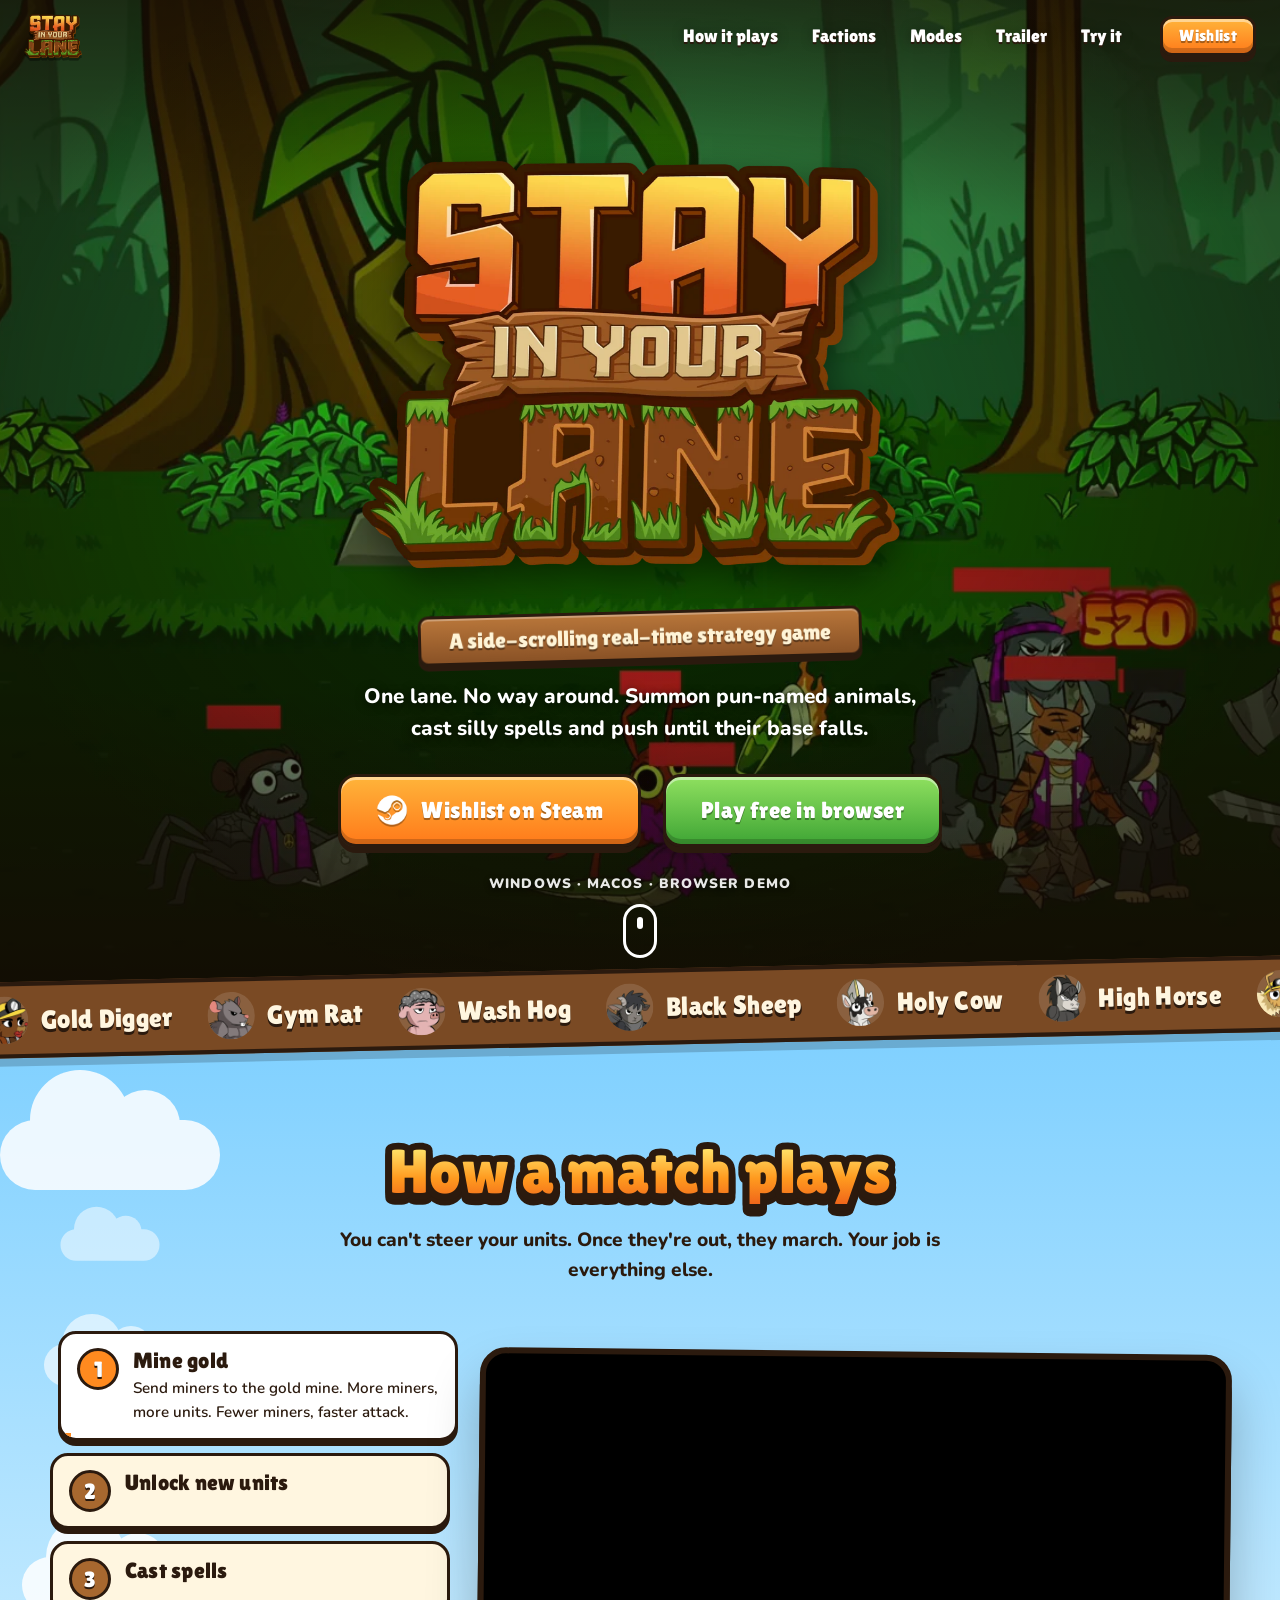
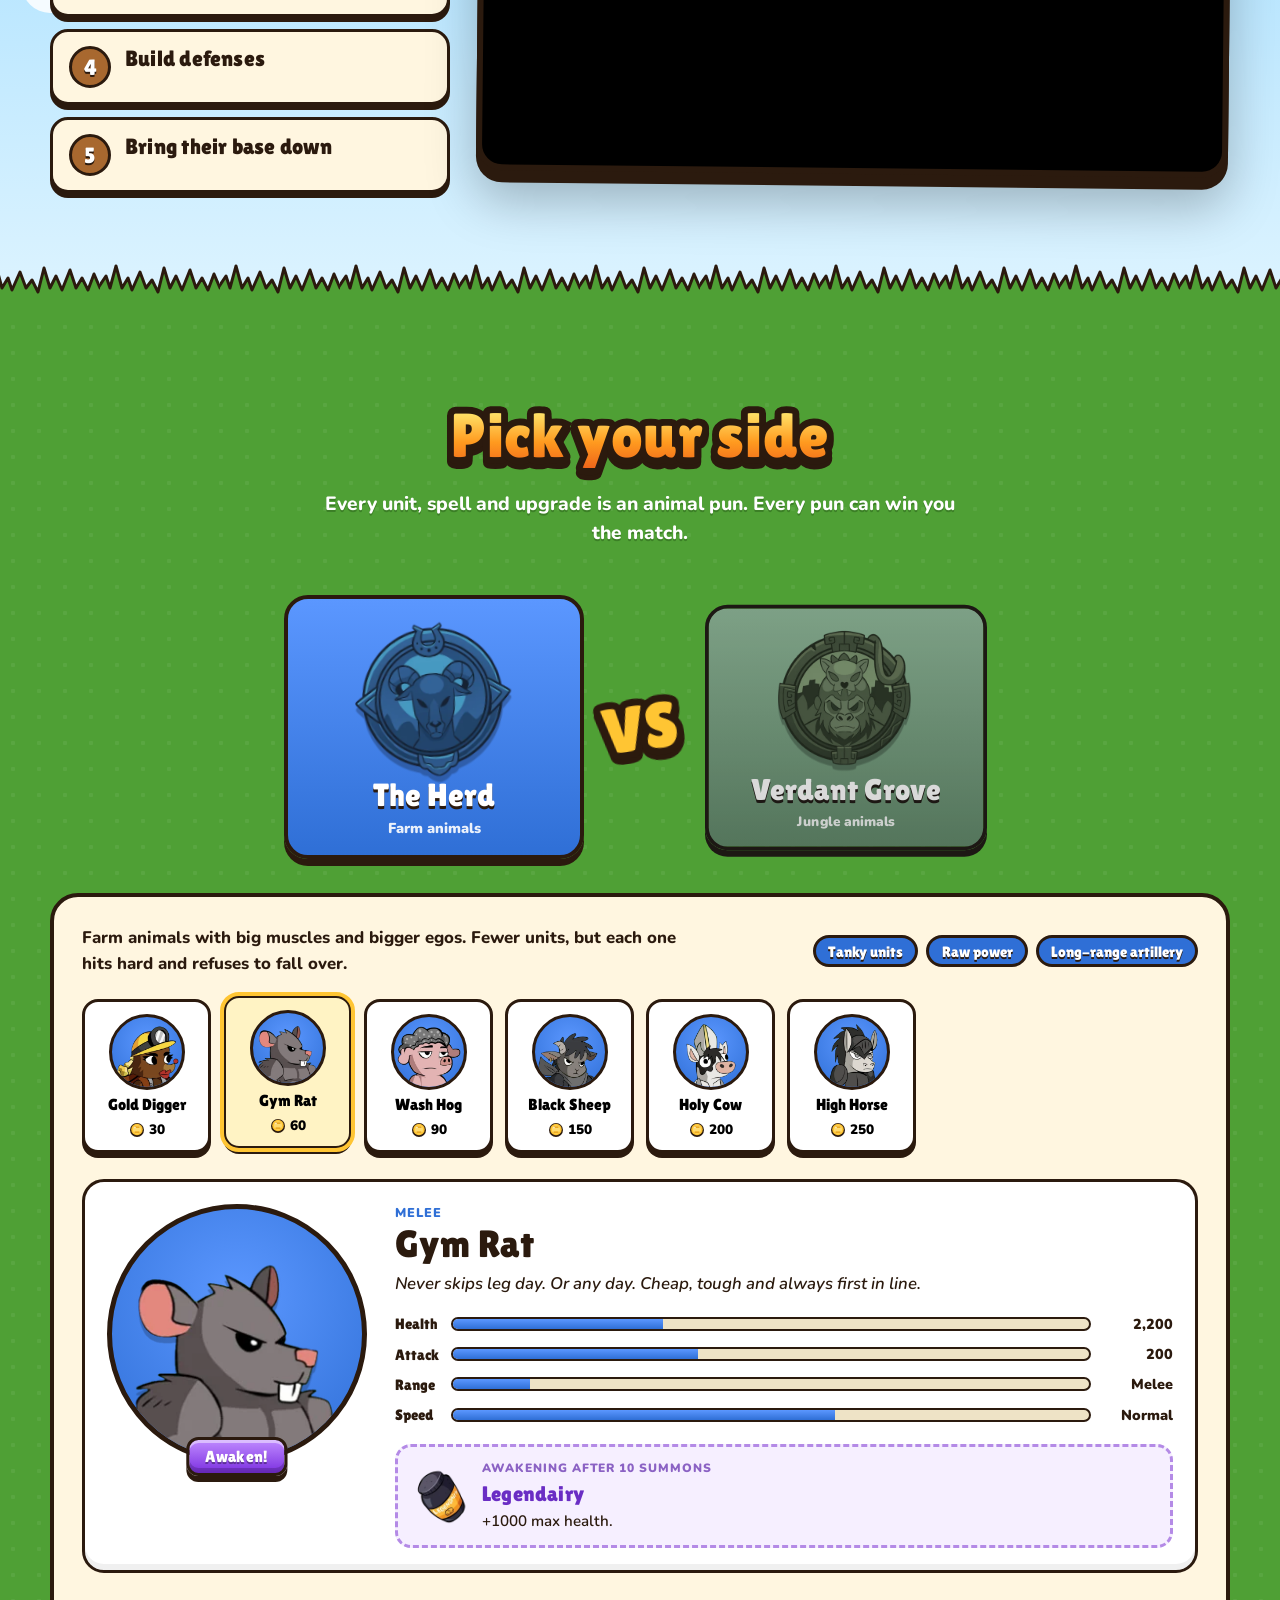
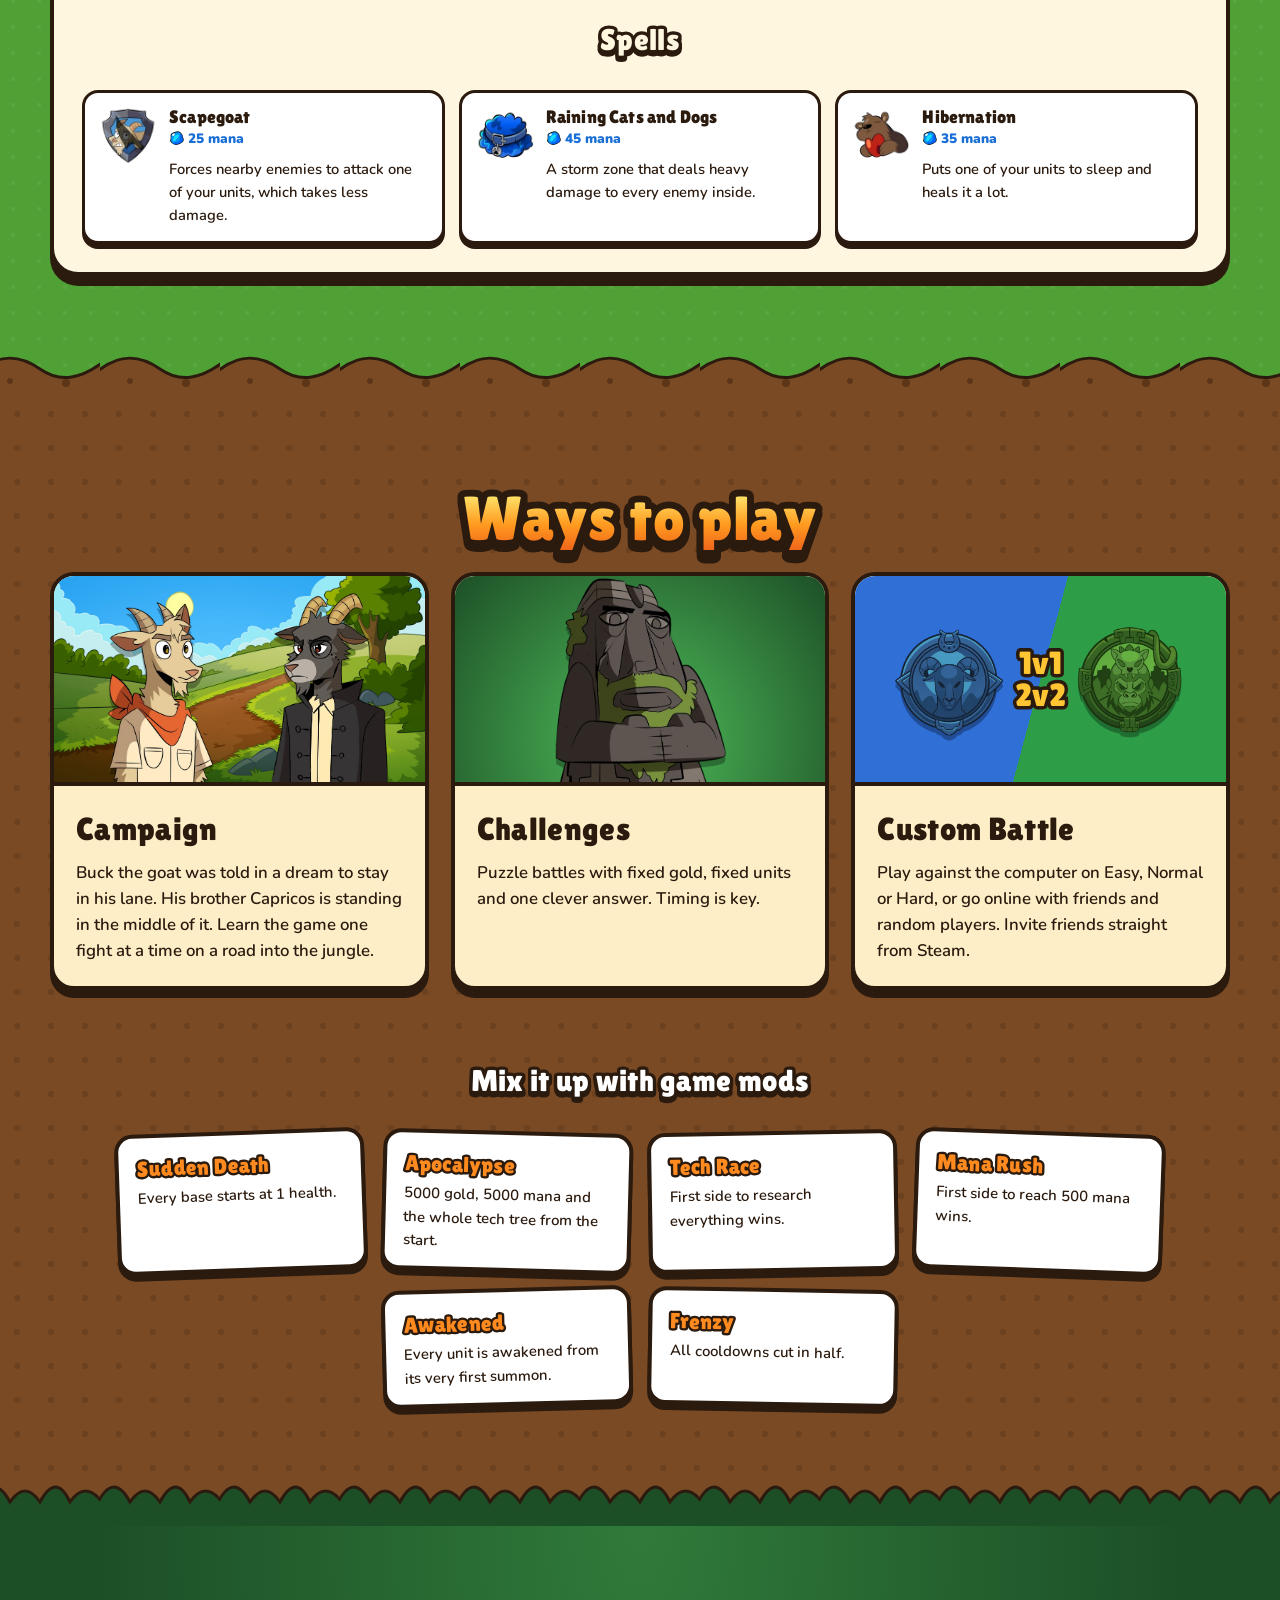
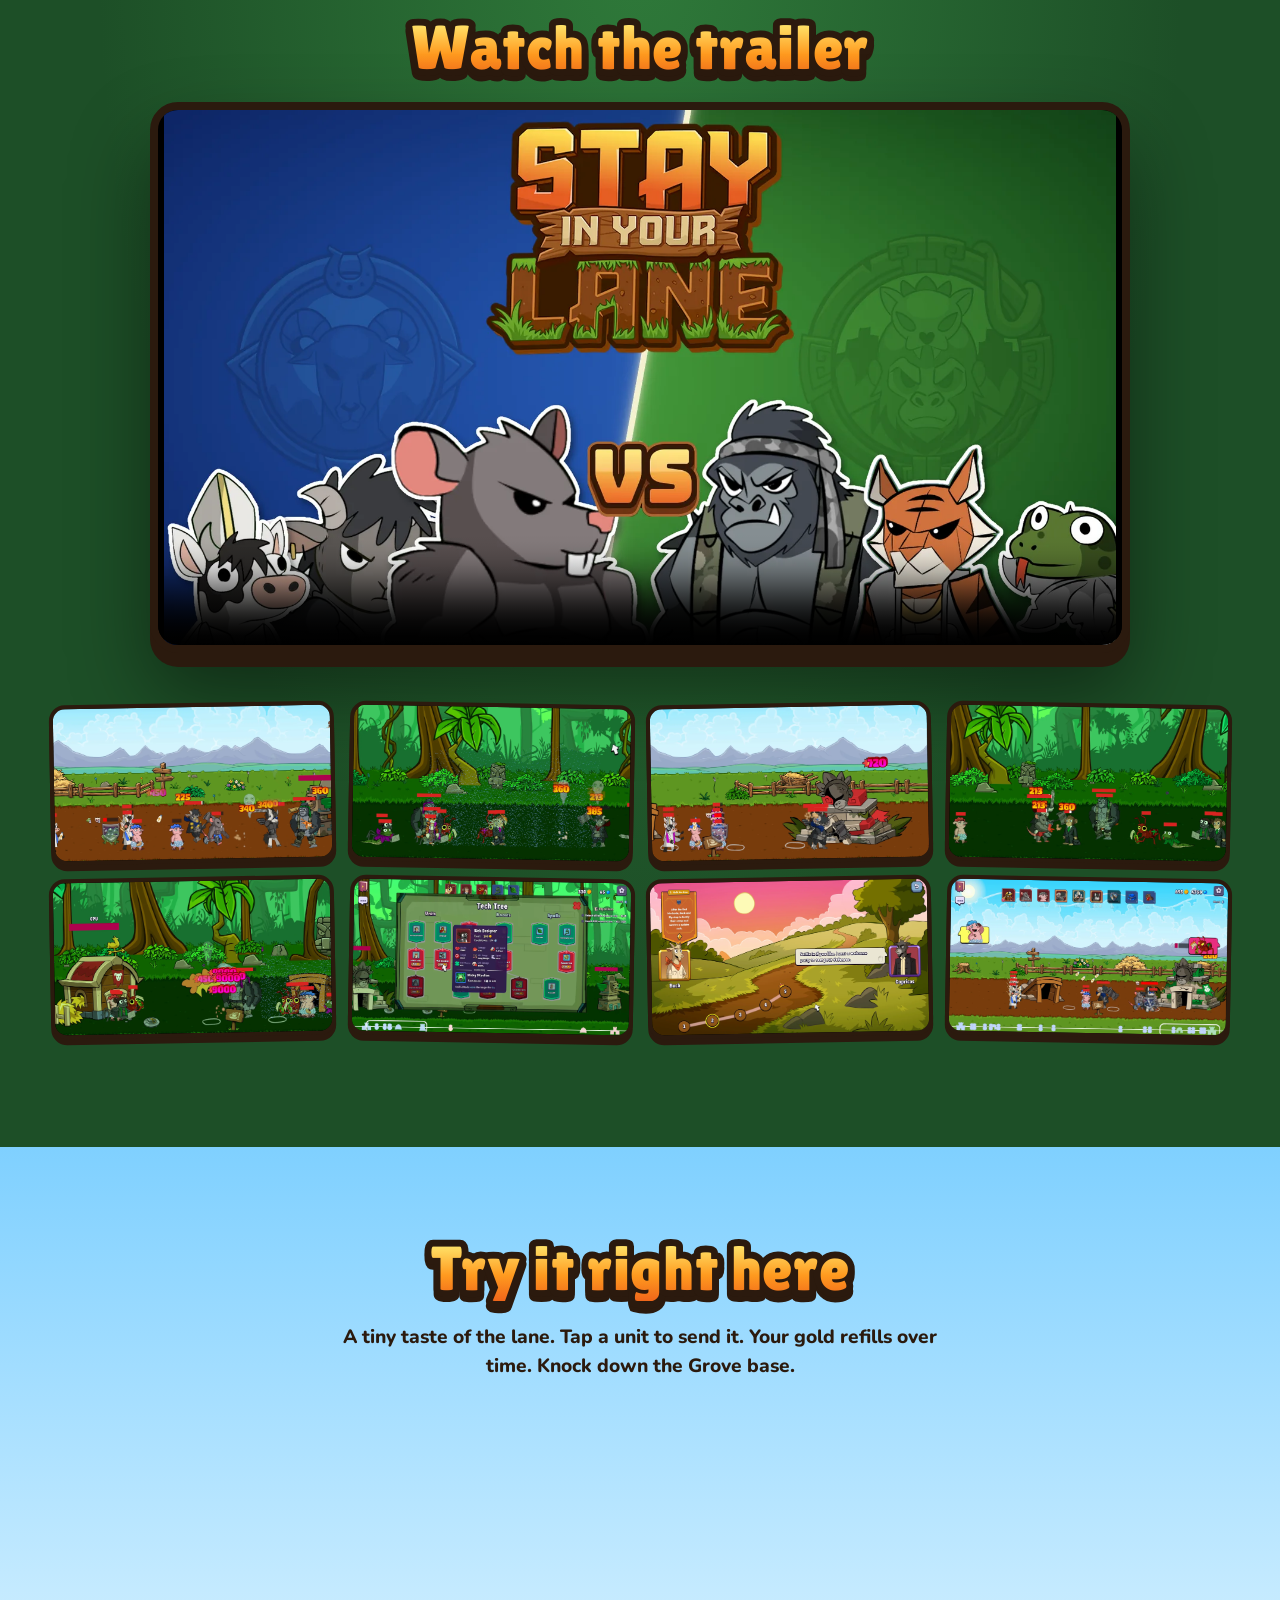
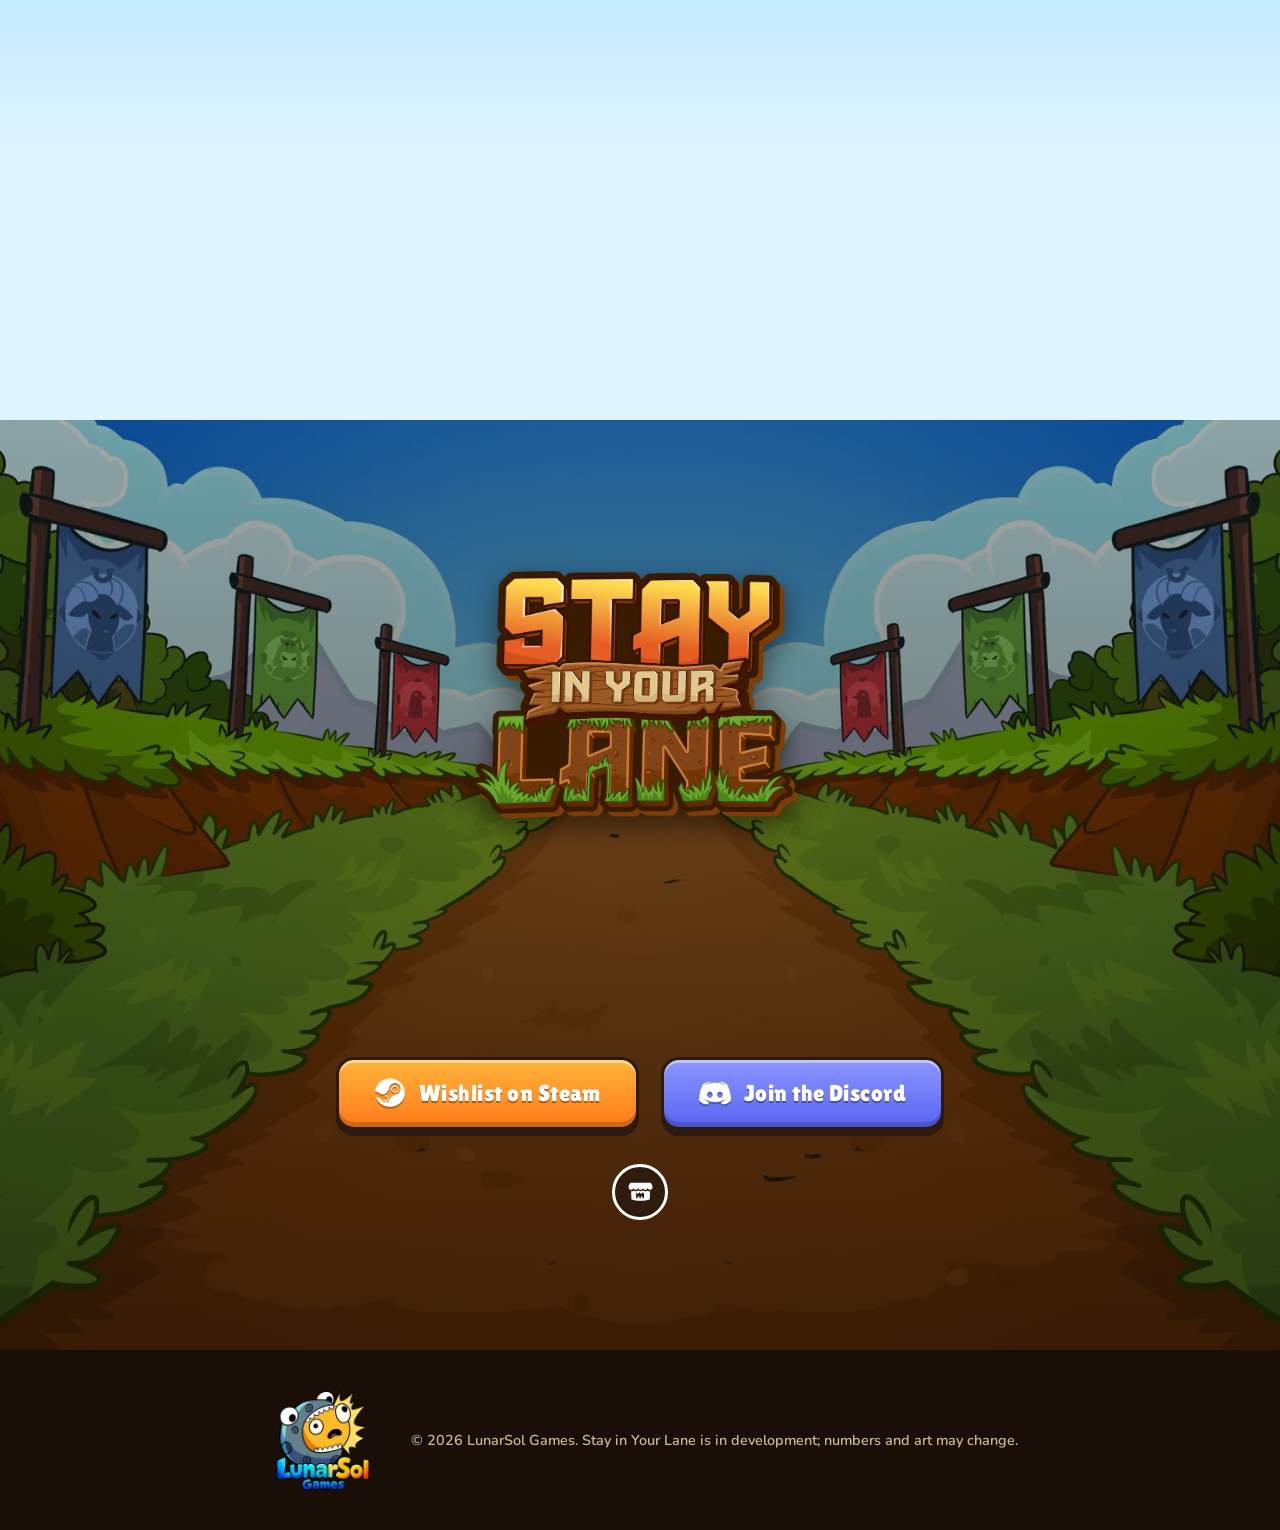
==== index.html @ 538afdf3 "Link Steam, demo and Discord; center unit heads; scalable text outlines - Wire the real Steam store " ====
<!doctype html>
<html lang="en">
<head>
  <meta charset="utf-8">
  <meta name="viewport" content="width=device-width, initial-scale=1">
  <title>Stay in Your Lane</title>
  <meta name="description" content="Stay in Your Lane is a side-scrolling real-time strategy game. One lane, no way around. Summon pun-named animals, cast spells and push until their base falls.">
  <meta property="og:title" content="Stay in Your Lane">
  <meta property="og:description" content="A side-scrolling real-time strategy game. One lane. No way around.">
  <meta property="og:image" content="assets/img/trailer-poster.webp">
  <meta name="twitter:card" content="summary_large_image">
  <meta name="theme-color" content="#5fbf3a">
  <link rel="icon" href="assets/img/favicon.png">
  <link rel="preconnect" href="https://fonts.googleapis.com">
  <link rel="preconnect" href="https://fonts.gstatic.com" crossorigin>
  <link href="https://fonts.googleapis.com/css2?family=Lilita+One&family=Nunito:wght@600;800;900&display=swap" rel="stylesheet">
  <link rel="stylesheet" href="css/style.css">
</head>
<body>

<header class="nav" id="nav">
  <a class="nav__logo" href="#top"><img src="assets/img/logo.webp" alt="Stay in Your Lane"></a>
  <nav class="nav__links" id="navLinks">
    <a href="#play">How it plays</a>
    <a href="#factions">Factions</a>
    <a href="#modes">Modes</a>
    <a href="#trailer">Trailer</a>
    <a href="#lane">Try it</a>
  </nav>
  <a class="btn btn--orange btn--sm nav__cta" data-link="steam" target="_blank" rel="noopener">Wishlist</a>
  <button class="nav__burger" id="burger" aria-label="Menu"><span></span><span></span><span></span></button>
</header>

<!-- HERO -->
<section class="hero" id="top">
  <video class="hero__video" autoplay muted loop playsinline preload="auto" poster="assets/img/hero-poster.webp">
    <source src="assets/video/hero.mp4" type="video/mp4">
  </video>
  <div class="hero__shade"></div>
  <div class="hero__content">
    <img class="hero__logo" id="heroLogo" src="assets/img/logo.webp" alt="Stay in Your Lane">
    <p class="plank">A side-scrolling real-time strategy game</p>
    <p class="hero__sub">One lane. No way around. Summon pun-named animals, cast silly spells and push until their base falls.</p>
    <div class="hero__ctas">
      <a class="btn btn--orange btn--lg" data-link="steam" target="_blank" rel="noopener"><img src="assets/img/steam.webp" alt="">Wishlist on Steam</a>
      <a class="btn btn--green btn--lg" data-link="demo" target="_blank" rel="noopener">Play free in browser</a>
    </div>
    <p class="hero__platforms">Windows · macOS · Browser demo</p>
  </div>
  <a class="hero__scroll" href="#play" aria-label="Scroll down"><span></span></a>
</section>

<!-- TICKER -->
<div class="ticker" aria-hidden="true"><div class="ticker__track" id="ticker"></div></div>

<!-- HOW IT PLAYS -->
<section class="sky" id="play">
  <div class="clouds"><i></i><i></i><i></i><i></i></div>
  <div class="wrap">
    <h2 class="title">How a match plays</h2>
    <p class="lede">You can't steer your units. Once they're out, they march. Your job is everything else.</p>
    <div class="steps" id="steps">
      <ol class="steps__list">
        <li class="is-active" data-video="economy"><b>1</b><div><h3>Mine gold</h3><p>Send miners to the gold mine. More miners, more units. Fewer miners, faster attack.</p></div><i class="steps__bar"></i></li>
        <li data-video="tech"><b>2</b><div><h3>Unlock new units</h3><p>Spend gold on your tech tree to unlock units, spells and upgrades in the order you want.</p></div><i class="steps__bar"></i></li>
        <li data-video="spells"><b>3</b><div><h3>Cast spells</h3><p>Use mana to root, heal, shield or blast at the moment the fight turns.</p></div><i class="steps__bar"></i></li>
        <li data-video="defenses"><b>4</b><div><h3>Build defenses</h3><p>Turrets and landmines buy time when the other side pushes too hard.</p></div><i class="steps__bar"></i></li>
        <li data-video="push"><b>5</b><div><h3>Bring their base down</h3><p>Win the lane, keep pushing and knock the enemy base flat.</p></div><i class="steps__bar"></i></li>
      </ol>
      <div class="steps__screen">
        <video id="stepVideo" muted playsinline preload="metadata" src="assets/video/economy.mp4"></video>
      </div>
    </div>
  </div>
</section>

<div class="edge edge--grass"></div>

<!-- FACTIONS -->
<section class="factions" id="factions">
  <div class="wrap">
    <h2 class="title">Pick your side</h2>
    <p class="lede">Every unit, spell and upgrade is an animal pun. Every pun can win you the match.</p>
    <div class="versus">
      <button class="side side--herd is-active" data-faction="herd">
        <img src="assets/img/crest-herd.webp" alt="">
        <span class="side__name">The Herd</span>
        <span class="side__hint">Farm animals</span>
      </button>
      <div class="versus__vs">VS</div>
      <button class="side side--grove" data-faction="grove">
        <img src="assets/img/crest-grove.webp" alt="">
        <span class="side__name">Verdant Grove</span>
        <span class="side__hint">Jungle animals</span>
      </button>
    </div>

    <div class="roster" id="roster">
      <div class="roster__info">
        <p class="roster__blurb" id="factionBlurb"></p>
        <ul class="chips" id="factionTraits"></ul>
      </div>
      <div class="roster__grid" id="unitGrid"></div>

      <article class="unit" id="unitCard">
        <div class="unit__portrait">
          <span class="face"><img id="unitImg" alt=""></span>
          <button class="btn btn--purple btn--sm unit__awaken" id="awakenBtn">Awaken!</button>
        </div>
        <div class="unit__body">
          <p class="unit__role" id="unitRole"></p>
          <h3 class="unit__name" id="unitName"></h3>
          <p class="unit__quip" id="unitQuip"></p>
          <dl class="stats" id="unitStats"></dl>
          <div class="awk" id="unitAwk">
            <img id="awkIcon" alt="">
            <div><p class="awk__label">Awakening after <span id="awkN"></span> summons</p><h4 id="awkName"></h4><p id="awkText"></p></div>
          </div>
        </div>
      </article>

      <h3 class="subtitle">Spells</h3>
      <div class="spells" id="spellList"></div>
    </div>
  </div>
</section>

<div class="edge edge--dirt"></div>

<!-- MODES -->
<section class="modes" id="modes">
  <div class="wrap">
    <h2 class="title">Ways to play</h2>
    <div class="modes__grid">
      <article class="mode mode--campaign">
        <div class="mode__art">
          <img class="mode__char mode__char--l" src="assets/img/char-buck.webp" alt="Buck">
          <img class="mode__char mode__char--r" src="assets/img/char-capricos.webp" alt="Capricos">
        </div>
        <h3>Campaign</h3>
        <p>Buck the goat was told in a dream to stay in his lane. His brother Capricos is standing in the middle of it. Learn the game one fight at a time on a road into the jungle.</p>
      </article>
      <article class="mode mode--challenge">
        <div class="mode__art">
          <img class="mode__char mode__char--c" src="assets/img/char-monpa.webp" alt="Monpa">
        </div>
        <h3>Challenges</h3>
        <p>Puzzle battles with fixed gold, fixed units and one clever answer. Timing is key.</p>
      </article>
      <article class="mode mode--custom">
        <div class="mode__art mode__art--vs">
          <img src="assets/img/crest-herd.webp" alt="">
          <span>1v1<br>2v2</span>
          <img src="assets/img/crest-grove.webp" alt="">
        </div>
        <h3>Custom Battle</h3>
        <p>Play against the computer on Easy, Normal or Hard, or go online with friends and random players. Invite friends straight from Steam.</p>
      </article>
    </div>

    <h3 class="subtitle">Mix it up with game mods</h3>
    <div class="mods" id="mods"></div>
  </div>
</section>

<div class="edge edge--jungle"></div>

<!-- TRAILER + SCREENSHOTS -->
<section class="jungle" id="trailer">
  <div class="wrap">
    <h2 class="title">Watch the trailer</h2>
    <div class="tv" id="tv">
      <video controls preload="none" poster="assets/img/trailer-poster.webp">
        <source src="assets/video/trailer.mp4" type="video/mp4">
      </video>
    </div>
    <div class="shots" id="shots">
      <button data-src="assets/img/shots/farm-fight.webp"><img loading="lazy" src="assets/img/shots/farm-fight.webp" alt="Herd and Grove units clash on the farm lane"></button>
      <button data-src="assets/img/shots/jungle-brawl.webp"><img loading="lazy" src="assets/img/shots/jungle-brawl.webp" alt="A brawl in the jungle"></button>
      <button data-src="assets/img/shots/base-down.webp"><img loading="lazy" src="assets/img/shots/base-down.webp" alt="A Grove base crumbling"></button>
      <button data-src="assets/img/shots/gorilla.webp"><img loading="lazy" src="assets/img/shots/gorilla.webp" alt="Guerrilla Warfare in the jungle"></button>
      <button data-src="assets/img/shots/big-crits.webp"><img loading="lazy" src="assets/img/shots/big-crits.webp" alt="Huge critical hits at the base"></button>
      <button data-src="assets/img/shots/tech-tree.webp"><img loading="lazy" src="assets/img/shots/tech-tree.webp" alt="The Verdant Grove tech tree"></button>
      <button data-src="assets/img/shots/campaign.webp"><img loading="lazy" src="assets/img/shots/campaign.webp" alt="The campaign map"></button>
      <button data-src="assets/img/shots/victory.webp"><img loading="lazy" src="assets/img/shots/victory.webp" alt="Victory screen"></button>
    </div>
  </div>
</section>

<!-- MINI LANE -->
<section class="lane-sec" id="lane">
  <div class="wrap">
    <h2 class="title">Try it right here</h2>
    <p class="lede">A tiny taste of the lane. Tap a unit to send it. Your gold refills over time. Knock down the Grove base.</p>
    <div class="mini" id="mini">
      <div class="mini__hud">
        <div class="mini__hp mini__hp--herd"><i id="hpHerd"></i></div>
        <div class="mini__gold"><img src="assets/img/coin.svg" alt=""><span id="miniGold">100</span></div>
        <div class="mini__hp mini__hp--grove"><i id="hpGrove"></i></div>
      </div>
      <div class="mini__field" id="field">
        <img class="mini__base mini__base--herd" src="assets/img/base-herd.webp" alt="">
        <img class="mini__base mini__base--grove" src="assets/img/base-grove.webp" alt="">
        <div class="mini__banner" id="miniBanner" hidden>
          <p id="miniMsg"></p>
          <div class="mini__banner-btns">
            <button class="btn btn--green btn--sm" id="miniAgain">Play again</button>
            <a class="btn btn--orange btn--sm" data-link="steam" target="_blank" rel="noopener">Wishlist</a>
          </div>
        </div>
        <button class="mini__start btn btn--orange btn--lg" id="miniStart">Start</button>
      </div>
      <div class="mini__cards" id="miniCards"></div>
    </div>
  </div>
</section>

<!-- FINAL CTA -->
<section class="final" id="community">
  <div class="final__inner">
    <img class="final__logo" src="assets/img/logo.webp" alt="Stay in Your Lane">
    <h2 class="title title--light">Wishlist it and join the herd</h2>
    <p class="lede lede--light">Wishlisting on Steam helps a small indie game a lot. Come say hi in Discord, share feedback and find people to play with.</p>
    <div class="hero__ctas">
      <a class="btn btn--orange btn--lg" data-link="steam" target="_blank" rel="noopener"><img src="assets/img/steam.webp" alt="">Wishlist on Steam</a>
      <a class="btn btn--discord btn--lg" data-link="discord" target="_blank" rel="noopener"><img src="assets/img/discord.webp" alt="">Join the Discord</a>
    </div>
    <div class="socials">
      <a data-link="x" target="_blank" rel="noopener" aria-label="X"><img src="assets/img/x.svg" alt=""></a>
      <a data-link="instagram" target="_blank" rel="noopener" aria-label="Instagram"><img src="assets/img/instagram.svg" alt=""></a>
      <a data-link="youtube" target="_blank" rel="noopener" aria-label="YouTube"><img src="assets/img/youtube.svg" alt=""></a>
      <a data-link="demo" target="_blank" rel="noopener" aria-label="itch.io"><img src="assets/img/itch.svg" alt=""></a>
    </div>
  </div>
</section>

<footer class="footer">
  <img src="assets/img/lunarsol.webp" alt="LunarSol Games">
  <p>© 2026 LunarSol Games. Stay in Your Lane is in development; numbers and art may change.</p>
</footer>

<div class="lightbox" id="lightbox" hidden><img alt=""><button aria-label="Close">×</button></div>

<script src="js/data.js"></script>
<script src="js/main.js"></script>
<script src="js/lane.js"></script>
</body>
</html>
---- css/style.css ----
:root {
  --ink: #2b1a0e;
  --wood: #6b3a17;
  --wood-hi: #a8682f;
  --cream: #fff6e0;
  --paper: #fdeec8;
  --sky-top: #7fd0ff;
  --sky-bot: #def4ff;
  --grass: #4fa035;
  --grass-dk: #3b7f26;
  --dirt: #7a4a24;
  --jungle: #1d4f27;
  --orange: #ff8a1f;
  --gold: #ffc533;
  --herd: #2f6fd6;
  --grove: #2e9d47;
  --awk: #9b4dff;
  --radius: 18px;
  --font-head: "Lilita One", "Arial Rounded MT Bold", system-ui, sans-serif;
  --font-body: "Nunito", system-ui, sans-serif;
}

*, *::before, *::after { box-sizing: border-box; }
html { scroll-behavior: smooth; scroll-padding-top: 80px; }
body {
  margin: 0;
  background: var(--jungle);
  color: var(--ink);
  font: 600 1.05rem/1.55 var(--font-body);
  overflow-x: hidden;
}
img { max-width: 100%; display: block; }
a { color: inherit; }
button { font: inherit; cursor: pointer; }
h1, h2, h3, h4 { font-family: var(--font-head); font-weight: 400; margin: 0; letter-spacing: .01em; }
.wrap { width: min(1180px, 100% - 32px); margin-inline: auto; position: relative; z-index: 1; }

/* ---------- Buttons: chunky game-UI style ---------- */
.btn {
  --c1: #ffb43a; --c2: #ff7a1a;
  display: inline-flex; align-items: center; justify-content: center; gap: .55em;
  padding: .7em 1.4em;
  font: 1.15rem/1 var(--font-head); color: #fff; text-decoration: none; letter-spacing: .02em;
  text-shadow: 0 2px 0 rgba(0,0,0,.35);
  background: linear-gradient(var(--c1), var(--c2));
  border: 3px solid var(--ink); border-radius: 14px;
  box-shadow: 0 6px 0 var(--ink), inset 0 -5px 0 rgba(0,0,0,.18), inset 0 3px 0 rgba(255,255,255,.45);
  transition: transform .12s, box-shadow .12s, filter .12s;
  cursor: pointer; user-select: none; white-space: nowrap;
}
.btn img { width: 1.4em; height: 1.4em; filter: drop-shadow(0 2px 0 rgba(0,0,0,.3)); }
.btn:hover { transform: translateY(-3px); filter: brightness(1.07); box-shadow: 0 9px 0 var(--ink), inset 0 -5px 0 rgba(0,0,0,.18), inset 0 3px 0 rgba(255,255,255,.45); }
.btn:active { transform: translateY(5px); box-shadow: 0 1px 0 var(--ink), inset 0 -3px 0 rgba(0,0,0,.18), inset 0 3px 0 rgba(255,255,255,.45); }
.btn--lg { font-size: 1.45rem; padding: .75em 1.5em; border-radius: 18px; }
.btn--sm { font-size: 1rem; padding: .55em 1em; border-radius: 12px; }
.btn--green { --c1: #8fe05f; --c2: #3fa535; }
.btn--purple { --c1: #c08bff; --c2: #7b2fe0; }
.btn--discord { --c1: #8c95ff; --c2: #5865f2; }
.btn--wood { --c1: #c98a4b; --c2: #8a5226; }
.btn[data-missing] { opacity: .85; }

/* ---------- Headings ---------- */
/* Outlined text: JS copies the text into data-text; ::before draws the outline, ::after the fill on top */
.ol { position: relative; color: transparent !important; }
.ol::before, .ol::after { content: attr(data-text); position: absolute; inset: 0; white-space: pre-line; pointer-events: none; }
.ol::before { color: var(--ink); -webkit-text-stroke: var(--ol-w, .22em) var(--ink); }
.ol::after { color: var(--ol-fill, #fff); background: var(--ol-bg, none); -webkit-background-clip: text; background-clip: text; }

.title {
  font-size: clamp(2.3rem, 5.5vw, 3.9rem); line-height: 1.02; text-align: center;
  --ol-fill: transparent; --ol-bg: linear-gradient(#ffe066 15%, #ff9a1f 60%, #f0661a);
  filter: drop-shadow(0 .09em 0 var(--ink));
  margin-bottom: .35em;
}
.subtitle { font-size: 1.9rem; --ol-fill: #fff; text-align: center; margin: 2.2em 0 .9em; filter: drop-shadow(0 .1em 0 var(--ink)); }
.lede { text-align: center; font-size: 1.2rem; font-weight: 800; max-width: 640px; margin: 0 auto 2.4em; color: var(--ink); }
.lede--light { color: #fff; text-shadow: 0 2px 8px rgba(0,0,0,.6); }

/* ---------- Nav ---------- */
.nav {
  position: fixed; inset: 0 0 auto; z-index: 50; height: 72px;
  display: flex; align-items: center; gap: 24px; padding: 0 24px;
  transition: background .25s, box-shadow .25s, transform .3s;
}
.nav.is-solid { background: rgba(60,32,12,.92); backdrop-filter: blur(8px); box-shadow: 0 4px 0 var(--ink); }
.nav__logo img { height: 54px; width: auto; filter: drop-shadow(0 3px 0 rgba(0,0,0,.35)); transition: transform .2s; }
.nav__logo:hover img { transform: rotate(-4deg) scale(1.06); }
.nav__links { display: flex; gap: 6px; margin-left: auto; }
.nav__links a {
  font: 1.1rem var(--font-head); color: #fff; text-decoration: none; padding: .45em .8em; border-radius: 10px;
  text-shadow: 0 2px 0 var(--ink), 0 0 12px rgba(0,0,0,.4);
}
.nav__links a:hover { background: rgba(255,255,255,.16); }
.nav__burger { display: none; margin-left: auto; width: 46px; height: 42px; border: 3px solid var(--ink); border-radius: 10px; background: var(--wood-hi); box-shadow: 0 4px 0 var(--ink); padding: 8px 9px; flex-direction: column; justify-content: space-between; }
.nav__burger span { display: block; height: 4px; border-radius: 2px; background: #fff; }

/* ---------- Hero ---------- */
.hero { position: relative; min-height: 100svh; display: grid; place-items: center; overflow: hidden; background: var(--jungle); }
.hero__video, .hero__shade { position: absolute; inset: 0; width: 100%; height: 100%; }
.hero__video { object-fit: cover; transform: scale(1.04); }
.hero__shade {
  background:
    radial-gradient(ellipse at 50% 45%, rgba(20,10,4,.15), rgba(20,10,4,.6) 75%),
    linear-gradient(rgba(20,10,4,.55), transparent 22%, transparent 70%, rgba(20,10,4,.75));
}
.hero__content { position: relative; z-index: 2; text-align: center; padding: 110px 16px 90px; display: flex; flex-direction: column; align-items: center; }
.hero__logo { width: min(560px, 82vw); filter: drop-shadow(0 12px 18px rgba(0,0,0,.5)); animation: bob 4.5s ease-in-out infinite; will-change: transform; }
.plank {
  margin: -6px 0 18px; padding: .45em 1.3em; transform: rotate(-1.5deg);
  font: clamp(1rem, 2.4vw, 1.35rem) var(--font-head); color: #fff4d6; text-shadow: 0 2px 0 rgba(0,0,0,.4);
  background: linear-gradient(#b8763a, #8a5226); border: 3px solid var(--ink); border-radius: 10px;
  box-shadow: 0 5px 0 var(--ink), inset 0 2px 0 rgba(255,255,255,.3);
}
.hero__sub { max-width: 560px; margin: 0 0 30px; font-size: clamp(1.05rem, 2.3vw, 1.3rem); font-weight: 800; color: #fff; text-shadow: 0 2px 10px rgba(0,0,0,.8); }
.hero__ctas { display: flex; flex-wrap: wrap; gap: 18px 22px; justify-content: center; }
.hero__platforms { margin: 26px 0 0; color: #fff; font-weight: 900; letter-spacing: .08em; text-transform: uppercase; font-size: .85rem; text-shadow: 0 2px 6px rgba(0,0,0,.8); opacity: .9; }
.hero__scroll { position: absolute; bottom: 26px; left: 50%; translate: -50% 0; z-index: 2; width: 34px; height: 54px; border: 3px solid #fff; border-radius: 20px; }
.hero__scroll span { position: absolute; left: 50%; top: 10px; width: 6px; height: 12px; margin-left: -3px; border-radius: 3px; background: #fff; animation: scrollcue 1.6s infinite; }

@keyframes bob { 0%,100% { transform: translateY(0) rotate(-1deg); } 50% { transform: translateY(-12px) rotate(1deg); } }
@keyframes scrollcue { 0% { opacity: 0; transform: translateY(0); } 40% { opacity: 1; } 100% { opacity: 0; transform: translateY(18px); } }

/* ---------- Ticker ---------- */
.ticker { position: relative; z-index: 3; overflow: hidden; background: var(--dirt); border-block: 4px solid var(--ink); padding: 10px 0; transform: rotate(-1.2deg) scale(1.03); margin-block: -14px; box-shadow: 0 8px 0 rgba(0,0,0,.18); }
.ticker__track { display: flex; width: max-content; gap: 34px; align-items: center; animation: tick 50s linear infinite; }
.ticker__track span { display: inline-flex; align-items: center; gap: 12px; font: 1.6rem var(--font-head); color: var(--cream); text-shadow: 0 3px 0 var(--ink); white-space: nowrap; }
.ticker__track img { width: 46px; height: 46px; border-radius: 50%; background: rgba(255,255,255,.12); }
@keyframes tick { to { transform: translateX(-50%); } }

/* ---------- Section edges ---------- */
.edge { position: relative; z-index: 2; height: 56px; margin-top: -55px; background-repeat: repeat-x; background-position: bottom; background-size: 120px 56px; pointer-events: none; }
.edge--grass { background-image: url("data:image/svg+xml,%3Csvg xmlns='http://www.w3.org/2000/svg' viewBox='0 0 120 56'%3E%3Cpath fill='%234fa035' stroke='%232b1a0e' stroke-width='3' stroke-linejoin='round' d='M-2 58V30l8-12 4 12 6-22 6 22 6-10 4 12 8-18 6 16 6-8 6 12 6-24 6 20 6-12 6 14 8-20 6 18 6-10 6 12 6-16 6 14 8-14V58Z'/%3E%3C/svg%3E"); }
.edge--dirt { background-image: url("data:image/svg+xml,%3Csvg xmlns='http://www.w3.org/2000/svg' viewBox='0 0 120 56'%3E%3Cpath fill='%237a4a24' stroke='%232b1a0e' stroke-width='3' d='M-2 58V30C20 12 40 14 60 28s40 10 62-6V58Z'/%3E%3Ccircle cx='30' cy='40' r='3' fill='%235c3518'/%3E%3Ccircle cx='86' cy='42' r='4' fill='%235c3518'/%3E%3C/svg%3E"); }
.edge--jungle { background-image: url("data:image/svg+xml,%3Csvg xmlns='http://www.w3.org/2000/svg' viewBox='0 0 120 56'%3E%3Cpath fill='%231d4f27' stroke='%232b1a0e' stroke-width='3' d='M-2 58V32Q14 2 30 32Q45 10 60 32Q76 2 90 32Q105 10 122 32V58Z'/%3E%3C/svg%3E"); }

/* ---------- Sky / How it plays ---------- */
.sky { position: relative; padding: 110px 0 120px; background: linear-gradient(var(--sky-top), var(--sky-bot)); overflow: hidden; }
.clouds i { position: absolute; width: 220px; height: 70px; background: #fff; border-radius: 70px; opacity: .85; animation: drift linear infinite; }
.clouds i::before, .clouds i::after { content: ""; position: absolute; background: #fff; border-radius: 50%; }
.clouds i::before { width: 100px; height: 100px; left: 30px; top: -50px; }
.clouds i::after { width: 70px; height: 70px; left: 110px; top: -30px; }
.clouds i:nth-child(1) { top: 90px; animation-duration: 70s; animation-delay: -10s; }
.clouds i:nth-child(2) { top: 300px; scale: .6; animation-duration: 95s; animation-delay: -50s; opacity: .6; }
.clouds i:nth-child(3) { top: 520px; scale: .8; animation-duration: 80s; animation-delay: -30s; }
.clouds i:nth-child(4) { top: 180px; scale: .45; animation-duration: 120s; animation-delay: -90s; opacity: .5; }
@keyframes drift { from { transform: translateX(-260px); } to { transform: translateX(110vw); } }

.steps { display: grid; grid-template-columns: minmax(300px, 400px) 1fr; gap: 28px; align-items: center; }
.steps__list { list-style: none; margin: 0; padding: 0; display: grid; gap: 12px; }
.steps__list li {
  position: relative; overflow: hidden; display: flex; gap: 14px; align-items: flex-start; padding: 14px 16px; cursor: pointer;
  background: var(--cream); border: 3px solid var(--ink); border-radius: var(--radius); box-shadow: 0 5px 0 var(--ink);
  transition: transform .15s, background .15s;
}
.steps__list li:hover { transform: translateX(4px); }
.steps__list li b { flex: none; display: grid; place-items: center; width: 42px; height: 42px; border-radius: 50%; font: 1.4rem var(--font-head); color: #fff; background: var(--wood-hi); border: 3px solid var(--ink); text-shadow: 0 2px 0 var(--ink); }
.steps__list h3 { font-size: 1.4rem; line-height: 1.1; }
.steps__list p { margin: 4px 0 0; font-size: .95rem; display: none; }
.steps__list li.is-active { background: #fff; transform: translateX(8px); }
.steps__list li.is-active b { background: var(--orange); }
.steps__list li.is-active p { display: block; }
.steps__bar { position: absolute; left: 0; bottom: 0; height: 5px; width: 0; background: var(--orange); }
.steps__screen { aspect-ratio: 16/9; border: 6px solid var(--ink); border-radius: 26px; overflow: hidden; background: #000; box-shadow: 0 12px 0 var(--ink), 0 30px 50px rgba(0,0,0,.25); transform: rotate(.6deg); }
.steps__screen video { width: 100%; height: 100%; object-fit: cover; }

/* ---------- Factions ---------- */
.factions { padding: 90px 0 120px; background: var(--grass) radial-gradient(rgba(255,255,255,.06) 2px, transparent 2.5px) 0 0/26px 26px; }
.factions .lede { color: #fff; text-shadow: 0 2px 0 var(--grass-dk); }
.versus { display: flex; align-items: center; justify-content: center; gap: 18px; margin-bottom: 34px; }
.side {
  display: flex; flex-direction: column; align-items: center; gap: 4px; padding: 18px 26px 16px; width: min(300px, 40vw);
  border: 4px solid var(--ink); border-radius: 24px; box-shadow: 0 7px 0 var(--ink); color: #fff;
  filter: saturate(.35) brightness(.85); transform: scale(.94); transition: filter .2s, transform .2s;
}
.side img { width: min(150px, 26vw); filter: drop-shadow(0 6px 0 rgba(0,0,0,.25)); transition: transform .3s; }
.side--herd { background: linear-gradient(#5b97ff, var(--herd)); }
.side--grove { background: linear-gradient(#5bd178, var(--grove)); }
.side:hover { filter: saturate(.8); }
.side.is-active { filter: none; transform: scale(1); }
.side.is-active img { transform: rotate(-5deg) scale(1.06); }
.side__name { font: clamp(1.4rem, 3vw, 2rem) var(--font-head); text-shadow: 0 3px 0 var(--ink); }
.side__hint { font-weight: 900; font-size: .9rem; opacity: .9; }
.versus__vs { font: clamp(2.4rem, 6vw, 4rem) var(--font-head); --ol-fill: var(--gold); filter: drop-shadow(0 .08em 0 var(--ink)); transform: rotate(-8deg); animation: pulse 1.6s ease-in-out infinite; }
@keyframes pulse { 50% { transform: rotate(-8deg) scale(1.12); } }

.roster { --fc: var(--herd); --fc2: #5b97ff; background: var(--cream); border: 4px solid var(--ink); border-radius: 28px; box-shadow: 0 10px 0 var(--ink); padding: 28px; }
.roster[data-faction="grove"] { --fc: var(--grove); --fc2: #5bd178; }
.roster__info { display: flex; flex-wrap: wrap; gap: 14px 24px; align-items: center; justify-content: space-between; margin-bottom: 22px; }
.roster__blurb { margin: 0; max-width: 620px; font-weight: 800; }
.chips { list-style: none; display: flex; flex-wrap: wrap; gap: 8px; margin: 0; padding: 0; }
.chips li { padding: .3em .8em; font: .95rem var(--font-head); color: #fff; background: var(--fc); border: 3px solid var(--ink); border-radius: 999px; text-shadow: 0 2px 0 var(--ink); }

.roster__grid { display: grid; grid-template-columns: repeat(auto-fill, minmax(118px, 1fr)); gap: 12px; margin-bottom: 26px; }
.tile {
  display: flex; flex-direction: column; align-items: center; gap: 6px; padding: 12px 6px 10px;
  background: #fff; border: 3px solid var(--ink); border-radius: 16px; box-shadow: 0 5px 0 var(--ink);
  transition: transform .15s, background .15s;
}
.face { position: relative; display: block; flex: none; aspect-ratio: 1; border-radius: 50%; overflow: hidden; border: 3px solid var(--ink); background: radial-gradient(circle at 50% 35%, var(--fc2, #6aa6ff), var(--fc, var(--herd))); }
.face img { position: absolute; left: 50%; bottom: 0; width: 90%; height: auto; translate: -50% 0; }
.tile .face { width: 76px; transition: transform .2s; }
.tile span { font: .98rem/1.1 var(--font-head); text-align: center; }
.tile small { display: inline-flex; align-items: center; gap: 4px; font-weight: 900; font-size: .85rem; }
.tile small img { width: 16px; height: 16px; border: 0; background: none; }
.tile:hover { transform: translateY(-4px); }
.tile:hover .face { transform: rotate(-8deg) scale(1.08); }
.tile.is-active { background: #fff3c4; outline: 4px solid var(--gold); outline-offset: -1px; transform: translateY(-4px); }

.unit { display: grid; grid-template-columns: 260px 1fr; gap: 28px; padding: 22px; border: 3px solid var(--ink); border-radius: 22px; background: #fff; box-shadow: inset 0 -6px 0 rgba(0,0,0,.06); }
.unit__portrait { position: relative; aspect-ratio: 1; }
.unit__portrait .face { width: 100%; border-width: 5px; }
.unit__portrait .face img { width: 86%; filter: drop-shadow(0 6px 0 rgba(0,0,0,.2)); }
.unit__portrait.pop .face img { animation: pop .35s; }
.unit.is-awake .unit__portrait .face { background: radial-gradient(circle at 50% 35%, #ffe680, #b56bff 70%); box-shadow: 0 0 0 6px rgba(255,214,90,.5), 0 0 40px 10px rgba(180,100,255,.6); animation: glow 1.4s ease-in-out infinite; }
.unit__awaken { position: absolute; bottom: -12px; left: 50%; translate: -50% 0; }
.unit__role { margin: 0; font-weight: 900; text-transform: uppercase; letter-spacing: .08em; font-size: .8rem; color: var(--fc); }
.unit__name { font-size: 2.4rem; line-height: 1.05; }
.unit__quip { margin: 6px 0 16px; font-style: italic; }
.stats { display: grid; grid-template-columns: auto 1fr auto; gap: 8px 12px; align-items: center; margin: 0 0 18px; }
.stats dt { font: .95rem var(--font-head); }
.stats dd { margin: 0; }
.stats .bar { height: 14px; border: 2px solid var(--ink); border-radius: 8px; background: #eee3c6; overflow: hidden; }
.stats .bar i { display: block; height: 100%; width: 0; background: linear-gradient(var(--fc2), var(--fc)); transition: width .5s cubic-bezier(.3,1.4,.5,1); }
.stats .val { font-weight: 900; font-size: .9rem; min-width: 70px; text-align: right; }
.awk { display: flex; gap: 14px; align-items: center; padding: 12px 14px; border: 3px dashed #b48ae6; border-radius: 16px; background: #f6efff; transition: background .2s, border-color .2s; }
.awk img { width: 56px; height: 56px; flex: none; }
.awk h4 { font-size: 1.3rem; color: #6a2dc4; }
.awk p { margin: 0; font-size: .95rem; }
.awk__label { font-weight: 900; font-size: .75rem !important; text-transform: uppercase; letter-spacing: .08em; color: #8b62c4; }
.unit.is-awake .awk { border-style: solid; border-color: var(--awk); background: #efe2ff; }
@keyframes pop { 0% { transform: scale(.7) rotate(-10deg); transform-origin: 50% 100%; } 70% { transform: scale(1.1) rotate(4deg); transform-origin: 50% 100%; } 100% { transform: none; } }
@keyframes glow { 50% { box-shadow: 0 0 0 10px rgba(255,214,90,.35), 0 0 60px 18px rgba(180,100,255,.75); } }

.roster .subtitle { --ol-fill: var(--cream); margin-top: 1.4em; }
.spells { display: grid; grid-template-columns: repeat(auto-fit, minmax(230px, 1fr)); gap: 14px; }
.spell { display: flex; gap: 12px; align-items: flex-start; padding: 14px; background: #fff; border: 3px solid var(--ink); border-radius: 16px; box-shadow: 0 5px 0 var(--ink); }
.spell img { width: 58px; height: 58px; flex: none; }
.spell h4 { font-size: 1.15rem; line-height: 1.1; }
.spell p { margin: 4px 0 0; font-size: .92rem; }
.spell .mana { display: inline-flex; align-items: center; gap: 3px; font-weight: 900; font-size: .85rem; color: #1a6fd6; }
.spell .mana img { width: 16px; height: 16px; }

/* ---------- Modes ---------- */
.modes { padding: 90px 0 120px; background: var(--dirt) radial-gradient(rgba(0,0,0,.12) 3px, transparent 3.5px) 0 0/34px 34px; }
.modes__grid { display: grid; grid-template-columns: repeat(3, 1fr); gap: 22px; }
.mode { background: var(--paper); border: 4px solid var(--ink); border-radius: 24px; box-shadow: 0 8px 0 var(--ink); overflow: hidden; transition: transform .2s; }
.mode:hover { transform: translateY(-6px) rotate(-.6deg); }
.mode h3 { font-size: 2rem; padding: 18px 22px 0; }
.mode p { padding: 0 22px 22px; margin: 6px 0 0; }
.mode__art { position: relative; height: 210px; border-bottom: 4px solid var(--ink); overflow: hidden; background: url(../assets/img/bg-hills.webp) center/cover; }
.mode--challenge .mode__art { background: radial-gradient(circle at 50% 80%, #4fbf5a, #1d4f27); }
.mode__char { position: absolute; bottom: -10px; height: 200px; width: auto; filter: drop-shadow(0 6px 0 rgba(0,0,0,.3)); transition: transform .3s; }
.mode__char--l { left: 8%; }
.mode__char--r { right: 6%; transform: scaleX(-1); }
.mode__char--c { left: 50%; translate: -50% 0; height: 220px; }
.mode:hover .mode__char--l { transform: translateY(-8px) rotate(-3deg); }
.mode:hover .mode__char--r { transform: scaleX(-1) translateY(-8px) rotate(-3deg); }
.mode:hover .mode__char--c { transform: translateY(-8px); }
.mode__art--vs { display: flex; align-items: center; justify-content: center; gap: 10px; background: linear-gradient(105deg, var(--herd) 50%, var(--grove) 50%); }
.mode__art--vs img { width: 110px; filter: drop-shadow(0 5px 0 rgba(0,0,0,.3)); }
.mode__art--vs span { font: 2rem/1 var(--font-head); --ol-fill: var(--gold); text-align: center; }

.mods { display: flex; flex-wrap: wrap; gap: 16px; justify-content: center; }
.mod { width: 250px; padding: 14px 18px; background: #fff; border: 4px solid var(--ink); border-radius: 18px; box-shadow: 0 6px 0 var(--ink); transform: rotate(var(--r, 0deg)); transition: transform .2s; }
.mod:hover { transform: rotate(0) scale(1.05); }
.mod h4 { font-size: 1.35rem; --ol-fill: var(--orange); }
.mod p { margin: 2px 0 0; font-size: .93rem; }

/* ---------- Trailer + screenshots ---------- */
.jungle { padding: 90px 0 110px; background: var(--jungle) radial-gradient(ellipse at 50% 0, #2f7a3a, transparent 60%); }
.tv { position: relative; aspect-ratio: 16/9; max-width: 980px; margin: 0 auto 50px; border: 8px solid var(--ink); border-radius: 28px; overflow: hidden; background: #000; box-shadow: 0 14px 0 var(--ink), 0 40px 80px rgba(0,0,0,.45); }
.tv video, .tv iframe { width: 100%; height: 100%; border: 0; display: block; }
.shots { display: grid; grid-template-columns: repeat(4, 1fr); gap: 14px; }
.shots button { padding: 0; border: 4px solid var(--ink); border-radius: 16px; overflow: hidden; background: #000; box-shadow: 0 6px 0 var(--ink); aspect-ratio: 16/9; transition: transform .2s; }
.shots button:nth-child(odd) { transform: rotate(-1deg); }
.shots button:nth-child(even) { transform: rotate(1deg); }
.shots button:hover { transform: scale(1.05) rotate(0); z-index: 2; }
.shots img { width: 100%; height: 100%; object-fit: cover; }

/* ---------- Mini lane ---------- */
.lane-sec { padding: 90px 0 100px; background: linear-gradient(var(--sky-top), var(--sky-bot) 70%); }
.mini { max-width: 1000px; margin: 0 auto; background: var(--cream); border: 4px solid var(--ink); border-radius: 28px; box-shadow: 0 10px 0 var(--ink); padding: 18px; }
.mini__hud { display: flex; align-items: center; gap: 14px; margin-bottom: 12px; }
.mini__hp { flex: 1; height: 20px; border: 3px solid var(--ink); border-radius: 10px; background: #e7d8b4; overflow: hidden; }
.mini__hp i { display: block; height: 100%; width: 100%; transition: width .25s; }
.mini__hp--herd i { background: linear-gradient(#6aa6ff, var(--herd)); }
.mini__hp--grove { transform: scaleX(-1); }
.mini__hp--grove i { background: linear-gradient(#6fdc89, var(--grove)); }
.mini__gold { display: flex; align-items: center; gap: 6px; font: 1.6rem var(--font-head); min-width: 92px; justify-content: center; }
.mini__gold img { width: 30px; }
.mini__field {
  position: relative; height: 270px; border: 4px solid var(--ink); border-radius: 18px; overflow: hidden;
  background: linear-gradient(#9fdcff, #e0f5ff 52%, var(--grass) 52%, var(--grass) 60%, var(--dirt) 60%);
}
.mini__base { position: absolute; bottom: 52px; width: 150px; filter: drop-shadow(0 5px 0 rgba(0,0,0,.25)); transition: transform .1s; }
.mini__base--herd { left: -12px; }
.mini__base--grove { right: -16px; }
.mini__base.hit { transform: translateX(var(--kx, 0)) rotate(var(--kr, 0)); }
.mini__unit { position: absolute; bottom: 44px; width: 74px; height: 74px; margin-left: -37px; will-change: left; }
.mini__unit img { width: 100%; height: 100%; animation: walk .45s ease-in-out infinite alternate; filter: drop-shadow(0 4px 0 rgba(0,0,0,.25)); }
.mini__unit.is-fighting img { animation: swing .35s ease-in-out infinite alternate; }
.mini__unit.grove img { transform: scaleX(-1); }
.mini__unit i { position: absolute; top: -8px; left: 8px; right: 8px; height: 7px; border: 2px solid var(--ink); border-radius: 4px; background: #e7d8b4; overflow: hidden; }
.mini__unit i b { display: block; height: 100%; background: var(--herd); }
.mini__unit.grove i b { background: var(--grove); }
.mini__unit.dead { transition: opacity .4s, transform .4s; opacity: 0; transform: translateY(-30px) rotate(25deg); }
.mini__dmg { position: absolute; z-index: 5; font: 1.4rem var(--font-head); --ol-fill: #ffcf33; pointer-events: none; animation: float .8s ease-out forwards; }
.mini__dmg.crit { --ol-fill: #ff5b3a; font-size: 2rem; }
.mini__proj { position: absolute; z-index: 4; width: 14px; height: 14px; border-radius: 50%; background: #fff; border: 3px solid var(--ink); pointer-events: none; transition: left .3s linear, bottom .3s ease-out; }
.mini__start[hidden] { display: none; }
.mini__start { position: absolute; left: 50%; top: 50%; translate: -50% -50%; z-index: 6; }
.mini__banner { position: absolute; inset: 0; z-index: 7; display: grid; place-content: center; text-align: center; gap: 14px; background: rgba(43,26,14,.6); }
.mini__banner[hidden] { display: none; }
.mini__banner p { margin: 0; font: clamp(1.8rem, 4vw, 2.8rem) var(--font-head); --ol-fill: var(--gold); }
.mini__banner-btns { display: flex; gap: 14px; justify-content: center; flex-wrap: wrap; }
.mini__cards { display: flex; gap: 12px; justify-content: center; margin-top: 14px; flex-wrap: wrap; }
.mini__card { position: relative; display: flex; flex-direction: column; align-items: center; gap: 2px; width: 108px; padding: 8px 6px; background: #fff; border: 3px solid var(--ink); border-radius: 14px; box-shadow: 0 5px 0 var(--ink); overflow: hidden; transition: transform .1s; }
.mini__card .face { width: 58px; }
.mini__card span { font: .9rem/1.1 var(--font-head); }
.mini__card small { display: flex; align-items: center; gap: 3px; font-weight: 900; }
.mini__card small img { width: 15px; height: 15px; border: 0; background: none; }
.mini__card:active { transform: translateY(4px); box-shadow: 0 1px 0 var(--ink); }
.mini__card:disabled { filter: grayscale(.9); opacity: .7; cursor: not-allowed; }
.mini__card .cd { position: absolute; inset: auto 0 0; height: 0; background: rgba(0,0,0,.35); }
@keyframes walk { from { transform: translateY(0) rotate(-6deg); } to { transform: translateY(-8px) rotate(6deg); } }
.mini__unit.grove img { animation-name: walkG; }
.mini__unit.grove.is-fighting img { animation-name: swingG; }
@keyframes walkG { from { transform: scaleX(-1) translateY(0) rotate(-6deg); } to { transform: scaleX(-1) translateY(-8px) rotate(6deg); } }
@keyframes swing { from { transform: rotate(-4deg); } to { transform: translateX(8px) rotate(14deg); } }
@keyframes swingG { from { transform: scaleX(-1) rotate(-4deg); } to { transform: scaleX(-1) translateX(8px) rotate(14deg); } }
@keyframes float { from { opacity: 1; transform: translate(-50%, 0) scale(.6); } 25% { transform: translate(-50%, -14px) scale(1.15); } to { opacity: 0; transform: translate(-50%, -50px) scale(1); } }

/* ---------- Final CTA ---------- */
.final { position: relative; padding: 120px 16px 130px; text-align: center; background: url(../assets/img/bg-lane.webp) center 60%/cover; }
.final::before { content: ""; position: absolute; inset: 0; background: linear-gradient(rgba(20,10,4,.35), rgba(20,10,4,.65)); }
.final__inner { position: relative; display: flex; flex-direction: column; align-items: center; }
.final__logo { width: min(340px, 70vw); margin-bottom: 18px; filter: drop-shadow(0 10px 14px rgba(0,0,0,.5)); animation: bob 5s ease-in-out infinite; }
.socials { display: flex; gap: 14px; margin-top: 34px; }
.socials a { display: grid; place-items: center; width: 56px; height: 56px; border-radius: 50%; background: rgba(43,26,14,.85); border: 3px solid #fff; transition: transform .15s, background .15s; }
.socials a:hover { transform: translateY(-4px) rotate(-6deg); background: var(--orange); }
.socials img { width: 26px; height: 26px; }

.footer { display: flex; flex-wrap: wrap; align-items: center; justify-content: center; gap: 14px 28px; padding: 30px 16px; background: #1a0f07; color: #cdb891; font-size: .9rem; text-align: center; }
.footer img { width: 120px; }
.footer p { margin: 0; }

/* ---------- Lightbox ---------- */
.lightbox { position: fixed; inset: 0; z-index: 100; display: grid; place-items: center; padding: 24px; background: rgba(10,6,2,.88); }
.lightbox[hidden] { display: none; }
.lightbox img { max-height: 88vh; border: 6px solid var(--ink); border-radius: 18px; box-shadow: 0 0 0 4px var(--cream); }
.lightbox button { position: absolute; top: 18px; right: 22px; width: 52px; height: 52px; border-radius: 50%; border: 3px solid var(--ink); background: var(--orange); color: #fff; font: 2rem/1 var(--font-head); box-shadow: 0 4px 0 var(--ink); }

/* ---------- Scroll reveal ---------- */
.reveal { opacity: 0; translate: 0 40px; transition: opacity .6s, translate .6s cubic-bezier(.2,1.2,.4,1); }
.reveal.is-in { opacity: 1; translate: 0 0; }

/* ---------- Responsive ---------- */
@media (max-width: 960px) {
  .steps { grid-template-columns: 1fr; }
  .steps__screen { order: -1; transform: none; }
  .steps__list li p { display: block; }
  .steps__list li:not(.is-active) p { display: none; }
  .modes__grid { grid-template-columns: 1fr; max-width: 560px; margin-inline: auto; }
  .shots { grid-template-columns: repeat(2, 1fr); }
  .unit { grid-template-columns: 1fr; }
  .unit__portrait { width: 220px; margin: 0 auto 14px; }
}
@media (max-width: 760px) {
  .nav { padding: 0 16px; }
  .nav__cta { margin-left: auto; }
  .nav__burger { display: flex; margin-left: 0; }
  .nav__links { position: fixed; top: 72px; left: 0; right: 0; flex-direction: column; padding: 14px; gap: 4px; background: rgba(60,32,12,.97); border-bottom: 4px solid var(--ink); transform: translateY(-140%); transition: transform .3s; }
  .nav__links.is-open { transform: none; }
  .nav__links a { font-size: 1.4rem; }
  .roster { padding: 16px; border-radius: 22px; }
  .roster__grid { grid-template-columns: repeat(3, 1fr); gap: 8px; }
  .tile .face { width: 58px; }
  .tile span { font-size: .85rem; }
  .side { padding: 12px 10px; }
  .versus { gap: 8px; }
  .unit { padding: 16px; }
  .unit__name { font-size: 2rem; }
  .btn--lg { font-size: 1.2rem; }
  .mini { padding: 10px; }
  .mini__field { height: 220px; }
  .mini__base { width: 100px; }
  .mini__unit { width: 50px; height: 50px; margin-left: -25px; }
  .mini__cards { gap: 6px; flex-wrap: nowrap; }
  .mini__card { width: auto; flex: 1; min-width: 0; padding: 6px 2px; }
  .mini__card span { font-size: .78rem; }
  .mini__card .face { width: 46px; }
  .ticker__track span { font-size: 1.25rem; }
  .ticker__track img { width: 36px; height: 36px; }
}
@media (prefers-reduced-motion: reduce) {
  *, *::before, *::after { animation: none !important; transition: none !important; }
  .reveal { opacity: 1; translate: 0 0; }
}
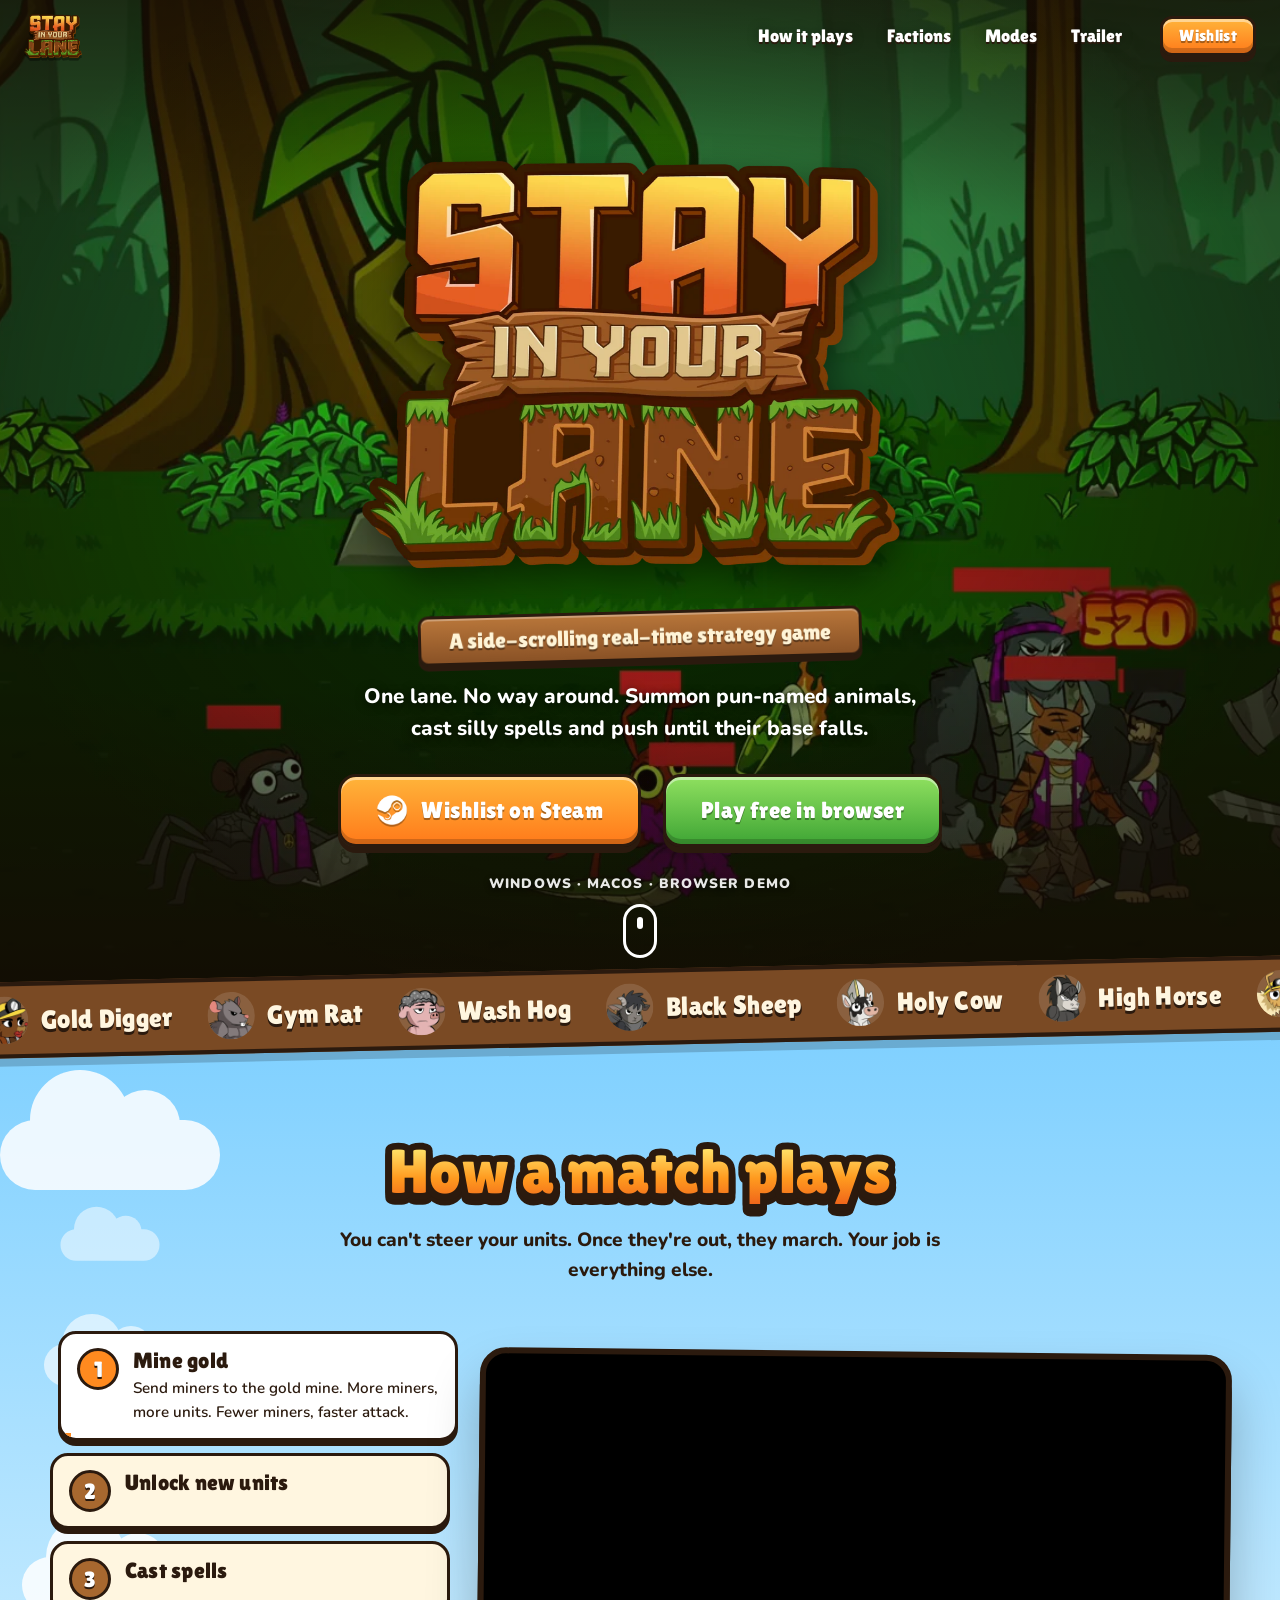
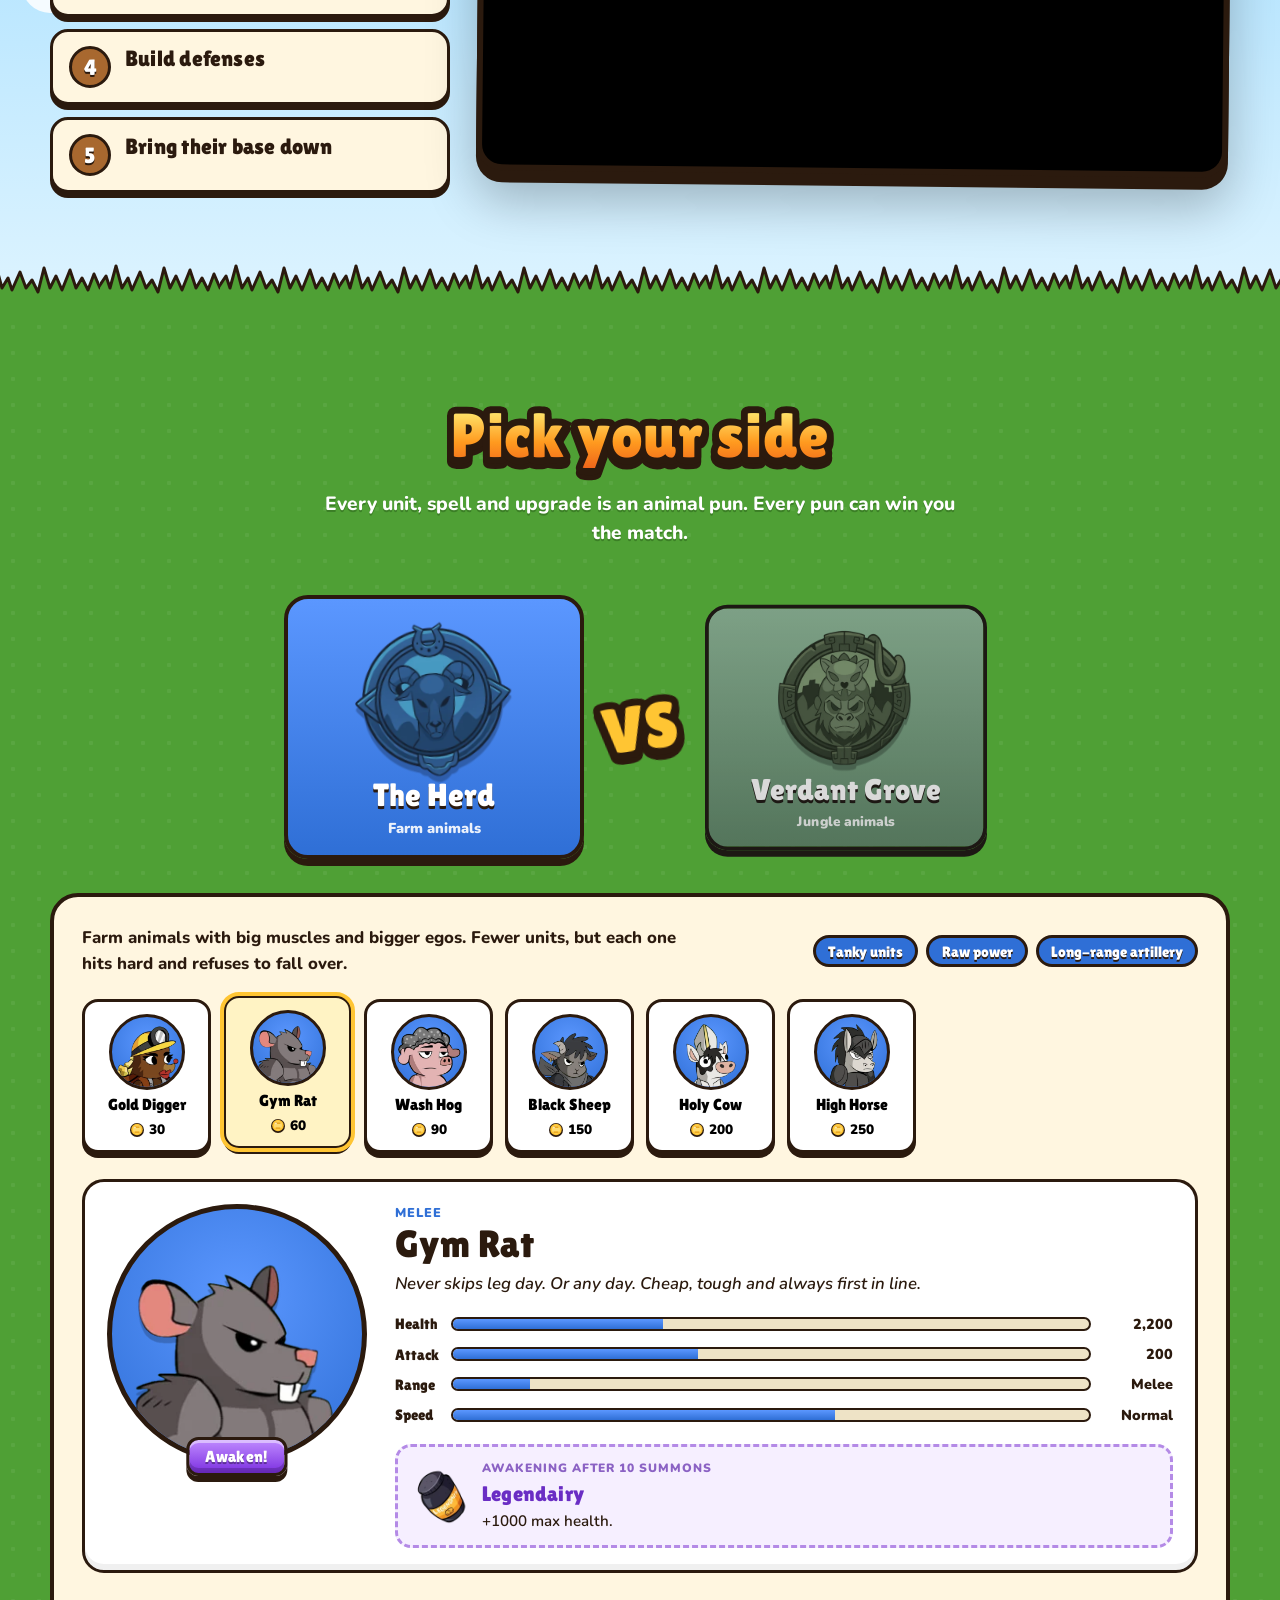
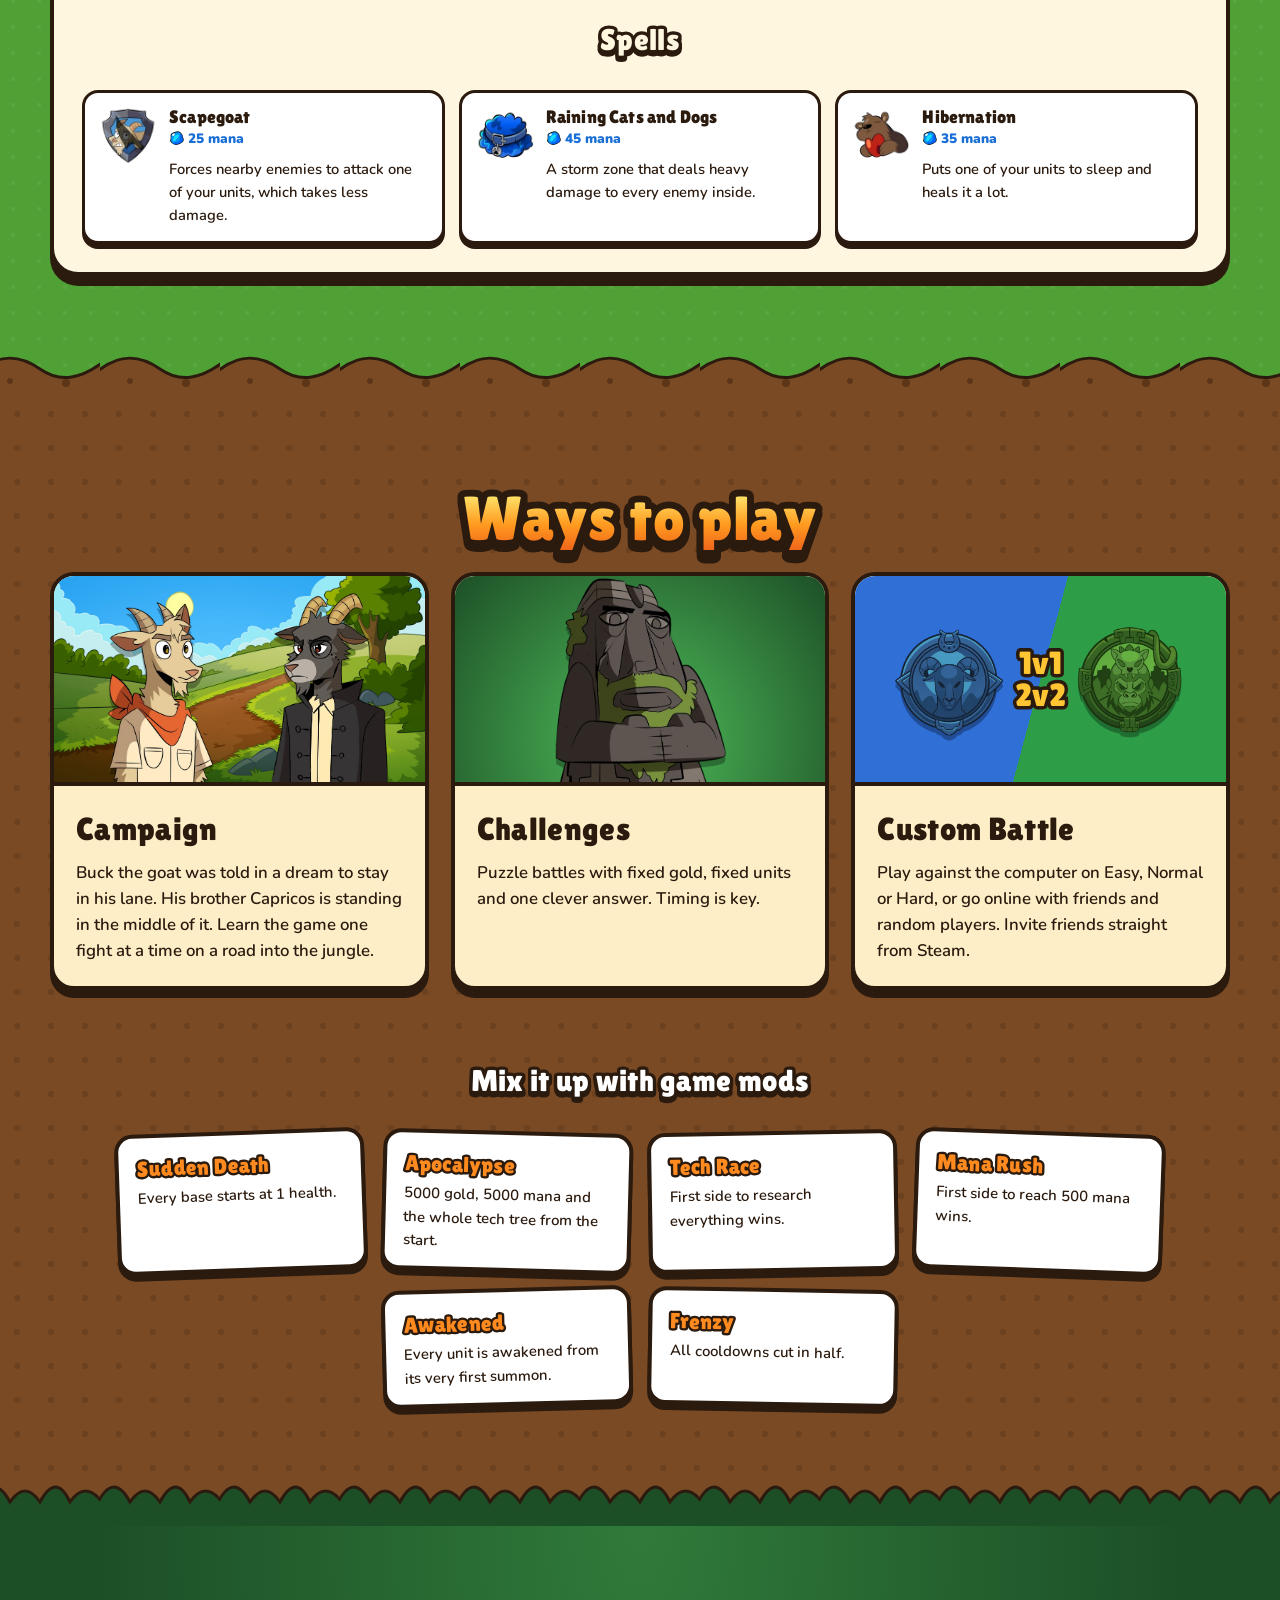
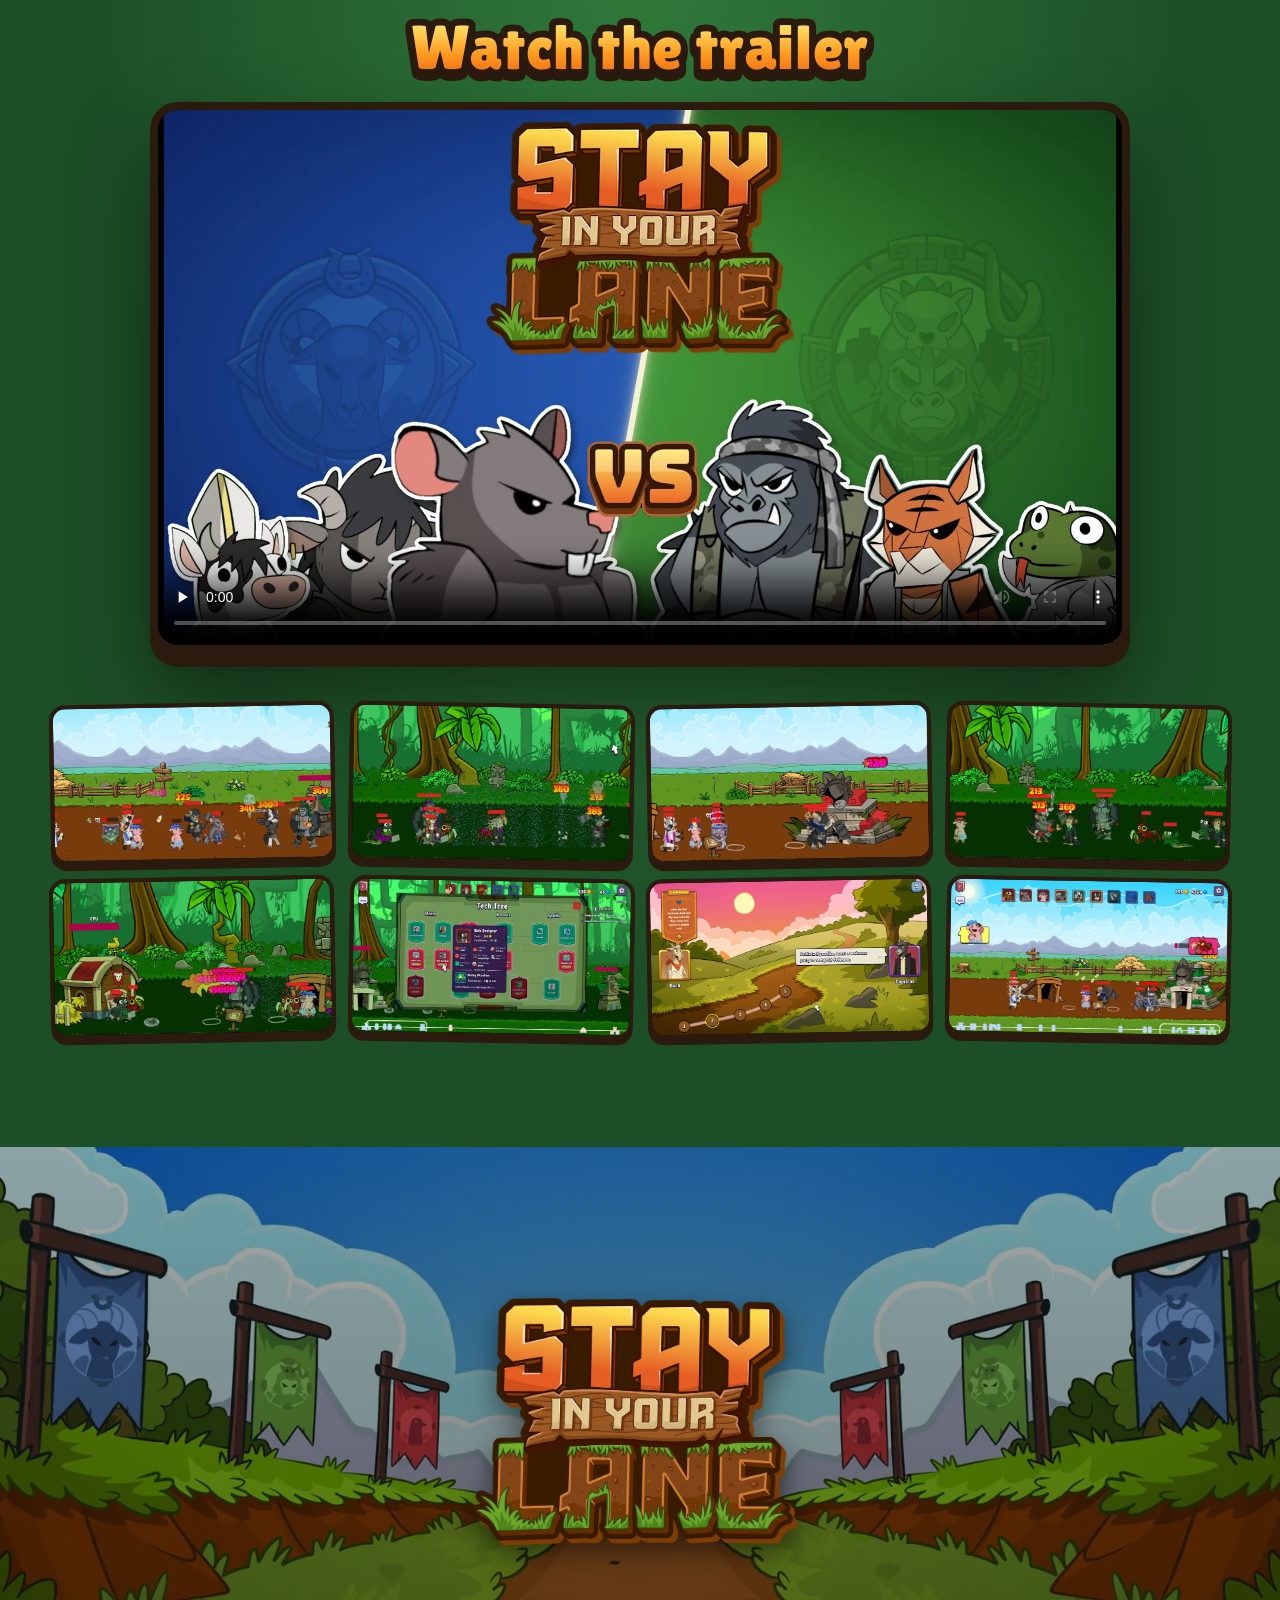
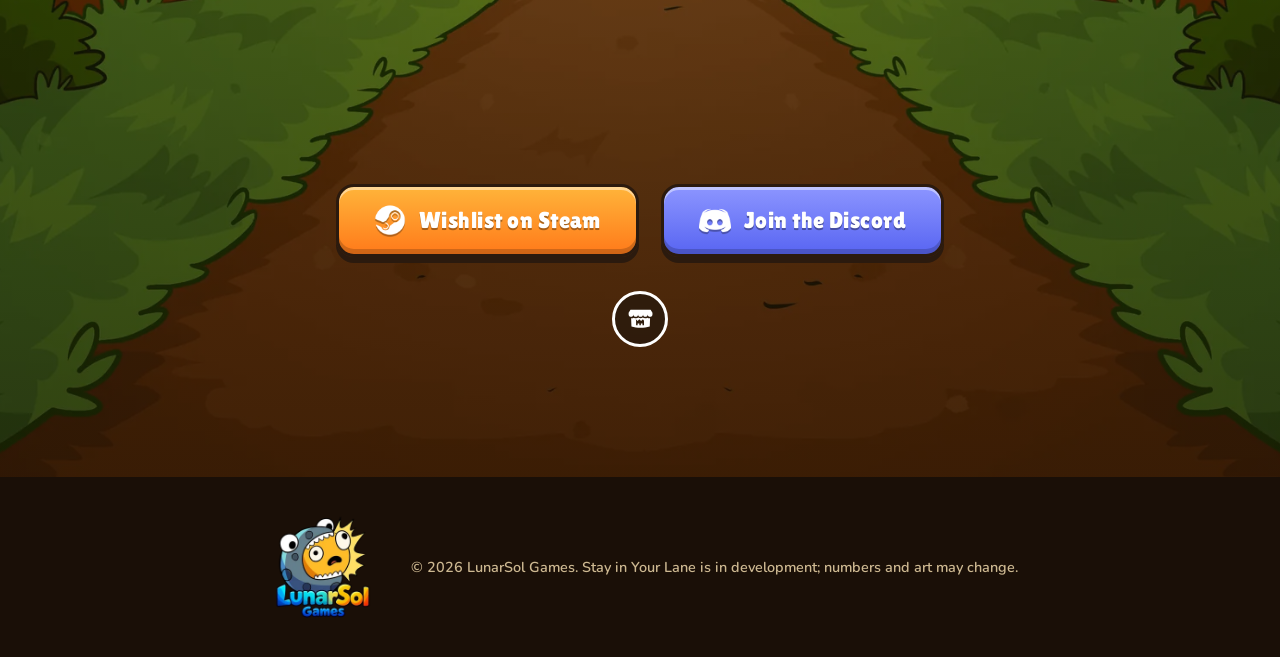
==== commit 02a48b36: "Remove the mini game Drops the "Try it right here" lane section, its nav link, script, styles and ba" ====
--- a/index.html
+++ b/index.html
@@ -25,7 +25,6 @@
     <a href="#factions">Factions</a>
     <a href="#modes">Modes</a>
     <a href="#trailer">Trailer</a>
-    <a href="#lane">Try it</a>
   </nav>
   <a class="btn btn--orange btn--sm nav__cta" data-link="steam" target="_blank" rel="noopener">Wishlist</a>
   <button class="nav__burger" id="burger" aria-label="Menu"><span></span><span></span><span></span></button>
@@ -187,34 +186,6 @@
   </div>
 </section>
 
-<!-- MINI LANE -->
-<section class="lane-sec" id="lane">
-  <div class="wrap">
-    <h2 class="title">Try it right here</h2>
-    <p class="lede">A tiny taste of the lane. Tap a unit to send it. Your gold refills over time. Knock down the Grove base.</p>
-    <div class="mini" id="mini">
-      <div class="mini__hud">
-        <div class="mini__hp mini__hp--herd"><i id="hpHerd"></i></div>
-        <div class="mini__gold"><img src="assets/img/coin.svg" alt=""><span id="miniGold">100</span></div>
-        <div class="mini__hp mini__hp--grove"><i id="hpGrove"></i></div>
-      </div>
-      <div class="mini__field" id="field">
-        <img class="mini__base mini__base--herd" src="assets/img/base-herd.webp" alt="">
-        <img class="mini__base mini__base--grove" src="assets/img/base-grove.webp" alt="">
-        <div class="mini__banner" id="miniBanner" hidden>
-          <p id="miniMsg"></p>
-          <div class="mini__banner-btns">
-            <button class="btn btn--green btn--sm" id="miniAgain">Play again</button>
-            <a class="btn btn--orange btn--sm" data-link="steam" target="_blank" rel="noopener">Wishlist</a>
-          </div>
-        </div>
-        <button class="mini__start btn btn--orange btn--lg" id="miniStart">Start</button>
-      </div>
-      <div class="mini__cards" id="miniCards"></div>
-    </div>
-  </div>
-</section>
-
 <!-- FINAL CTA -->
 <section class="final" id="community">
   <div class="final__inner">
@@ -243,6 +214,5 @@
 
 <script src="js/data.js"></script>
 <script src="js/main.js"></script>
-<script src="js/lane.js"></script>
 </body>
 </html>
--- a/css/style.css
+++ b/css/style.css
@@ -277,59 +277,6 @@
 .shots button:hover { transform: scale(1.05) rotate(0); z-index: 2; }
 .shots img { width: 100%; height: 100%; object-fit: cover; }
 
-/* ---------- Mini lane ---------- */
-.lane-sec { padding: 90px 0 100px; background: linear-gradient(var(--sky-top), var(--sky-bot) 70%); }
-.mini { max-width: 1000px; margin: 0 auto; background: var(--cream); border: 4px solid var(--ink); border-radius: 28px; box-shadow: 0 10px 0 var(--ink); padding: 18px; }
-.mini__hud { display: flex; align-items: center; gap: 14px; margin-bottom: 12px; }
-.mini__hp { flex: 1; height: 20px; border: 3px solid var(--ink); border-radius: 10px; background: #e7d8b4; overflow: hidden; }
-.mini__hp i { display: block; height: 100%; width: 100%; transition: width .25s; }
-.mini__hp--herd i { background: linear-gradient(#6aa6ff, var(--herd)); }
-.mini__hp--grove { transform: scaleX(-1); }
-.mini__hp--grove i { background: linear-gradient(#6fdc89, var(--grove)); }
-.mini__gold { display: flex; align-items: center; gap: 6px; font: 1.6rem var(--font-head); min-width: 92px; justify-content: center; }
-.mini__gold img { width: 30px; }
-.mini__field {
-  position: relative; height: 270px; border: 4px solid var(--ink); border-radius: 18px; overflow: hidden;
-  background: linear-gradient(#9fdcff, #e0f5ff 52%, var(--grass) 52%, var(--grass) 60%, var(--dirt) 60%);
-}
-.mini__base { position: absolute; bottom: 52px; width: 150px; filter: drop-shadow(0 5px 0 rgba(0,0,0,.25)); transition: transform .1s; }
-.mini__base--herd { left: -12px; }
-.mini__base--grove { right: -16px; }
-.mini__base.hit { transform: translateX(var(--kx, 0)) rotate(var(--kr, 0)); }
-.mini__unit { position: absolute; bottom: 44px; width: 74px; height: 74px; margin-left: -37px; will-change: left; }
-.mini__unit img { width: 100%; height: 100%; animation: walk .45s ease-in-out infinite alternate; filter: drop-shadow(0 4px 0 rgba(0,0,0,.25)); }
-.mini__unit.is-fighting img { animation: swing .35s ease-in-out infinite alternate; }
-.mini__unit.grove img { transform: scaleX(-1); }
-.mini__unit i { position: absolute; top: -8px; left: 8px; right: 8px; height: 7px; border: 2px solid var(--ink); border-radius: 4px; background: #e7d8b4; overflow: hidden; }
-.mini__unit i b { display: block; height: 100%; background: var(--herd); }
-.mini__unit.grove i b { background: var(--grove); }
-.mini__unit.dead { transition: opacity .4s, transform .4s; opacity: 0; transform: translateY(-30px) rotate(25deg); }
-.mini__dmg { position: absolute; z-index: 5; font: 1.4rem var(--font-head); --ol-fill: #ffcf33; pointer-events: none; animation: float .8s ease-out forwards; }
-.mini__dmg.crit { --ol-fill: #ff5b3a; font-size: 2rem; }
-.mini__proj { position: absolute; z-index: 4; width: 14px; height: 14px; border-radius: 50%; background: #fff; border: 3px solid var(--ink); pointer-events: none; transition: left .3s linear, bottom .3s ease-out; }
-.mini__start[hidden] { display: none; }
-.mini__start { position: absolute; left: 50%; top: 50%; translate: -50% -50%; z-index: 6; }
-.mini__banner { position: absolute; inset: 0; z-index: 7; display: grid; place-content: center; text-align: center; gap: 14px; background: rgba(43,26,14,.6); }
-.mini__banner[hidden] { display: none; }
-.mini__banner p { margin: 0; font: clamp(1.8rem, 4vw, 2.8rem) var(--font-head); --ol-fill: var(--gold); }
-.mini__banner-btns { display: flex; gap: 14px; justify-content: center; flex-wrap: wrap; }
-.mini__cards { display: flex; gap: 12px; justify-content: center; margin-top: 14px; flex-wrap: wrap; }
-.mini__card { position: relative; display: flex; flex-direction: column; align-items: center; gap: 2px; width: 108px; padding: 8px 6px; background: #fff; border: 3px solid var(--ink); border-radius: 14px; box-shadow: 0 5px 0 var(--ink); overflow: hidden; transition: transform .1s; }
-.mini__card .face { width: 58px; }
-.mini__card span { font: .9rem/1.1 var(--font-head); }
-.mini__card small { display: flex; align-items: center; gap: 3px; font-weight: 900; }
-.mini__card small img { width: 15px; height: 15px; border: 0; background: none; }
-.mini__card:active { transform: translateY(4px); box-shadow: 0 1px 0 var(--ink); }
-.mini__card:disabled { filter: grayscale(.9); opacity: .7; cursor: not-allowed; }
-.mini__card .cd { position: absolute; inset: auto 0 0; height: 0; background: rgba(0,0,0,.35); }
-@keyframes walk { from { transform: translateY(0) rotate(-6deg); } to { transform: translateY(-8px) rotate(6deg); } }
-.mini__unit.grove img { animation-name: walkG; }
-.mini__unit.grove.is-fighting img { animation-name: swingG; }
-@keyframes walkG { from { transform: scaleX(-1) translateY(0) rotate(-6deg); } to { transform: scaleX(-1) translateY(-8px) rotate(6deg); } }
-@keyframes swing { from { transform: rotate(-4deg); } to { transform: translateX(8px) rotate(14deg); } }
-@keyframes swingG { from { transform: scaleX(-1) rotate(-4deg); } to { transform: scaleX(-1) translateX(8px) rotate(14deg); } }
-@keyframes float { from { opacity: 1; transform: translate(-50%, 0) scale(.6); } 25% { transform: translate(-50%, -14px) scale(1.15); } to { opacity: 0; transform: translate(-50%, -50px) scale(1); } }
-
 /* ---------- Final CTA ---------- */
 .final { position: relative; padding: 120px 16px 130px; text-align: center; background: url(../assets/img/bg-lane.webp) center 60%/cover; }
 .final::before { content: ""; position: absolute; inset: 0; background: linear-gradient(rgba(20,10,4,.35), rgba(20,10,4,.65)); }
@@ -381,14 +328,6 @@
   .unit { padding: 16px; }
   .unit__name { font-size: 2rem; }
   .btn--lg { font-size: 1.2rem; }
-  .mini { padding: 10px; }
-  .mini__field { height: 220px; }
-  .mini__base { width: 100px; }
-  .mini__unit { width: 50px; height: 50px; margin-left: -25px; }
-  .mini__cards { gap: 6px; flex-wrap: nowrap; }
-  .mini__card { width: auto; flex: 1; min-width: 0; padding: 6px 2px; }
-  .mini__card span { font-size: .78rem; }
-  .mini__card .face { width: 46px; }
   .ticker__track span { font-size: 1.25rem; }
   .ticker__track img { width: 36px; height: 36px; }
 }
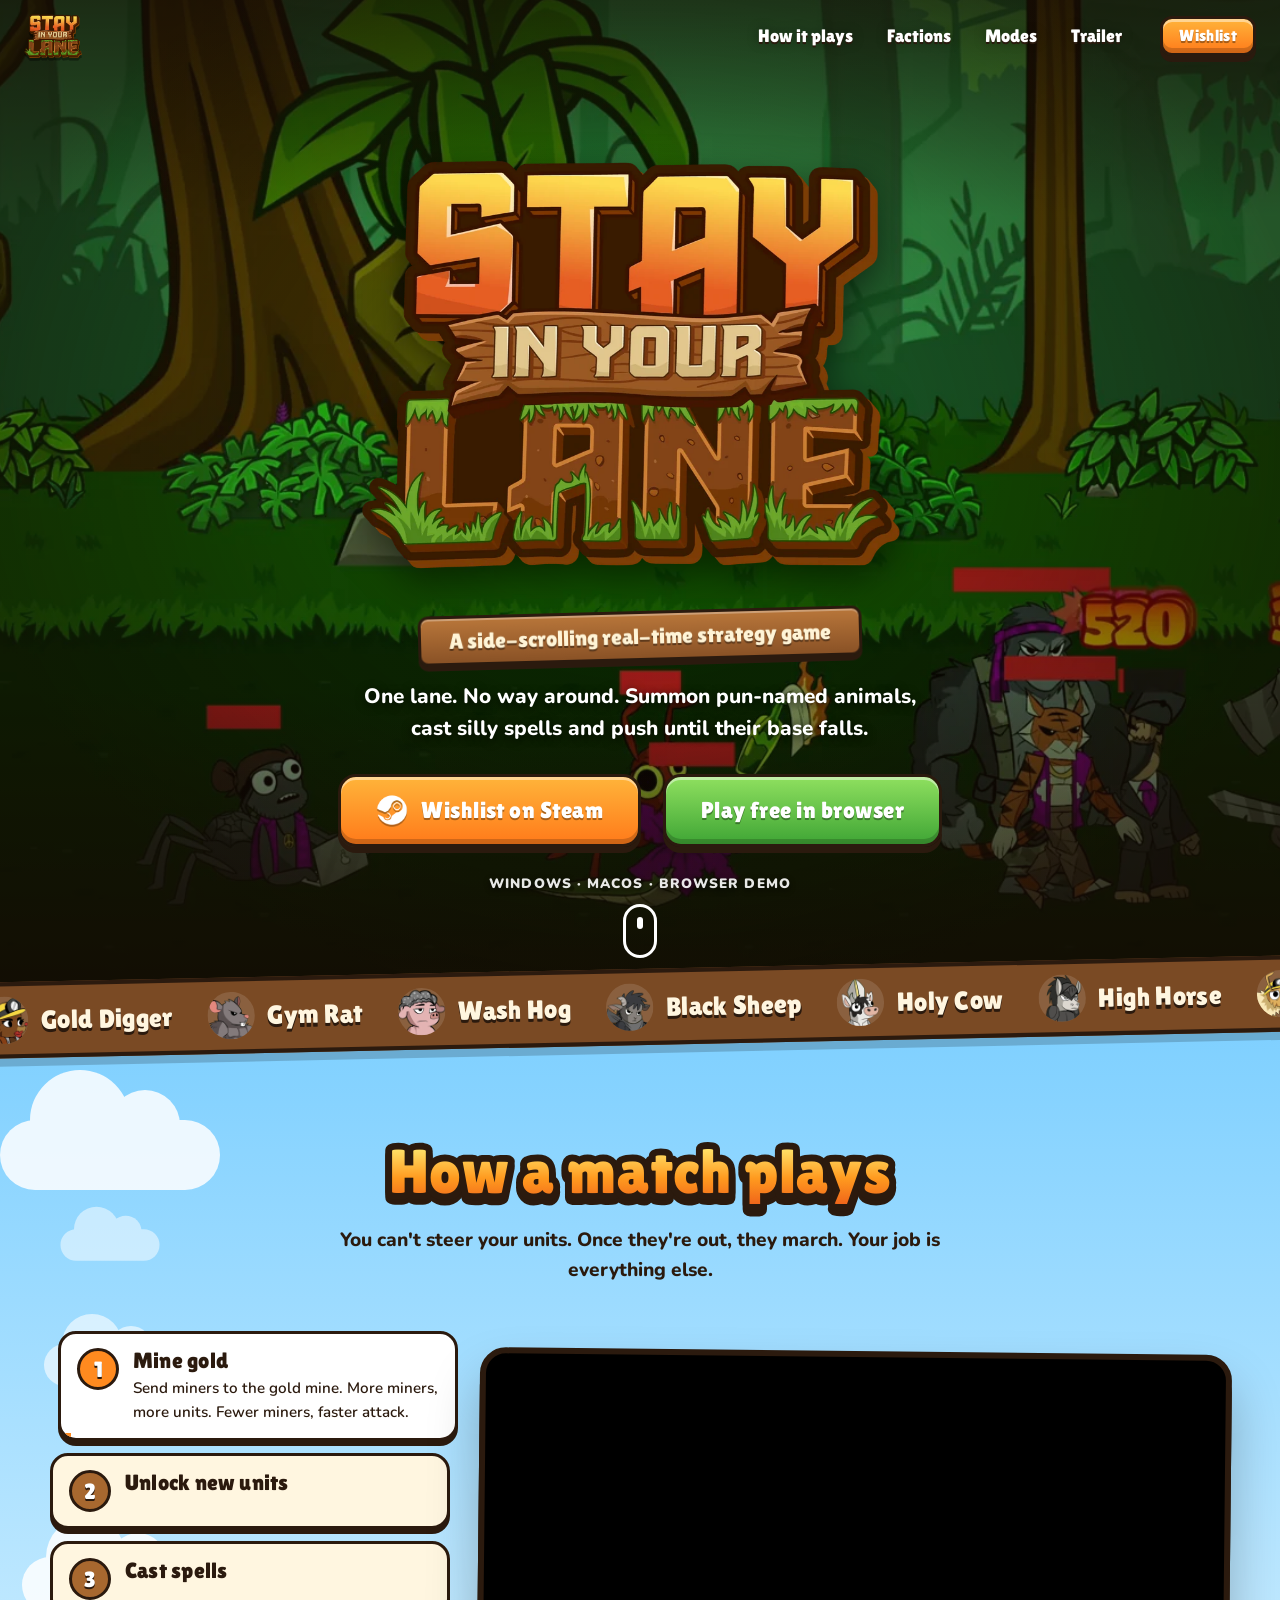
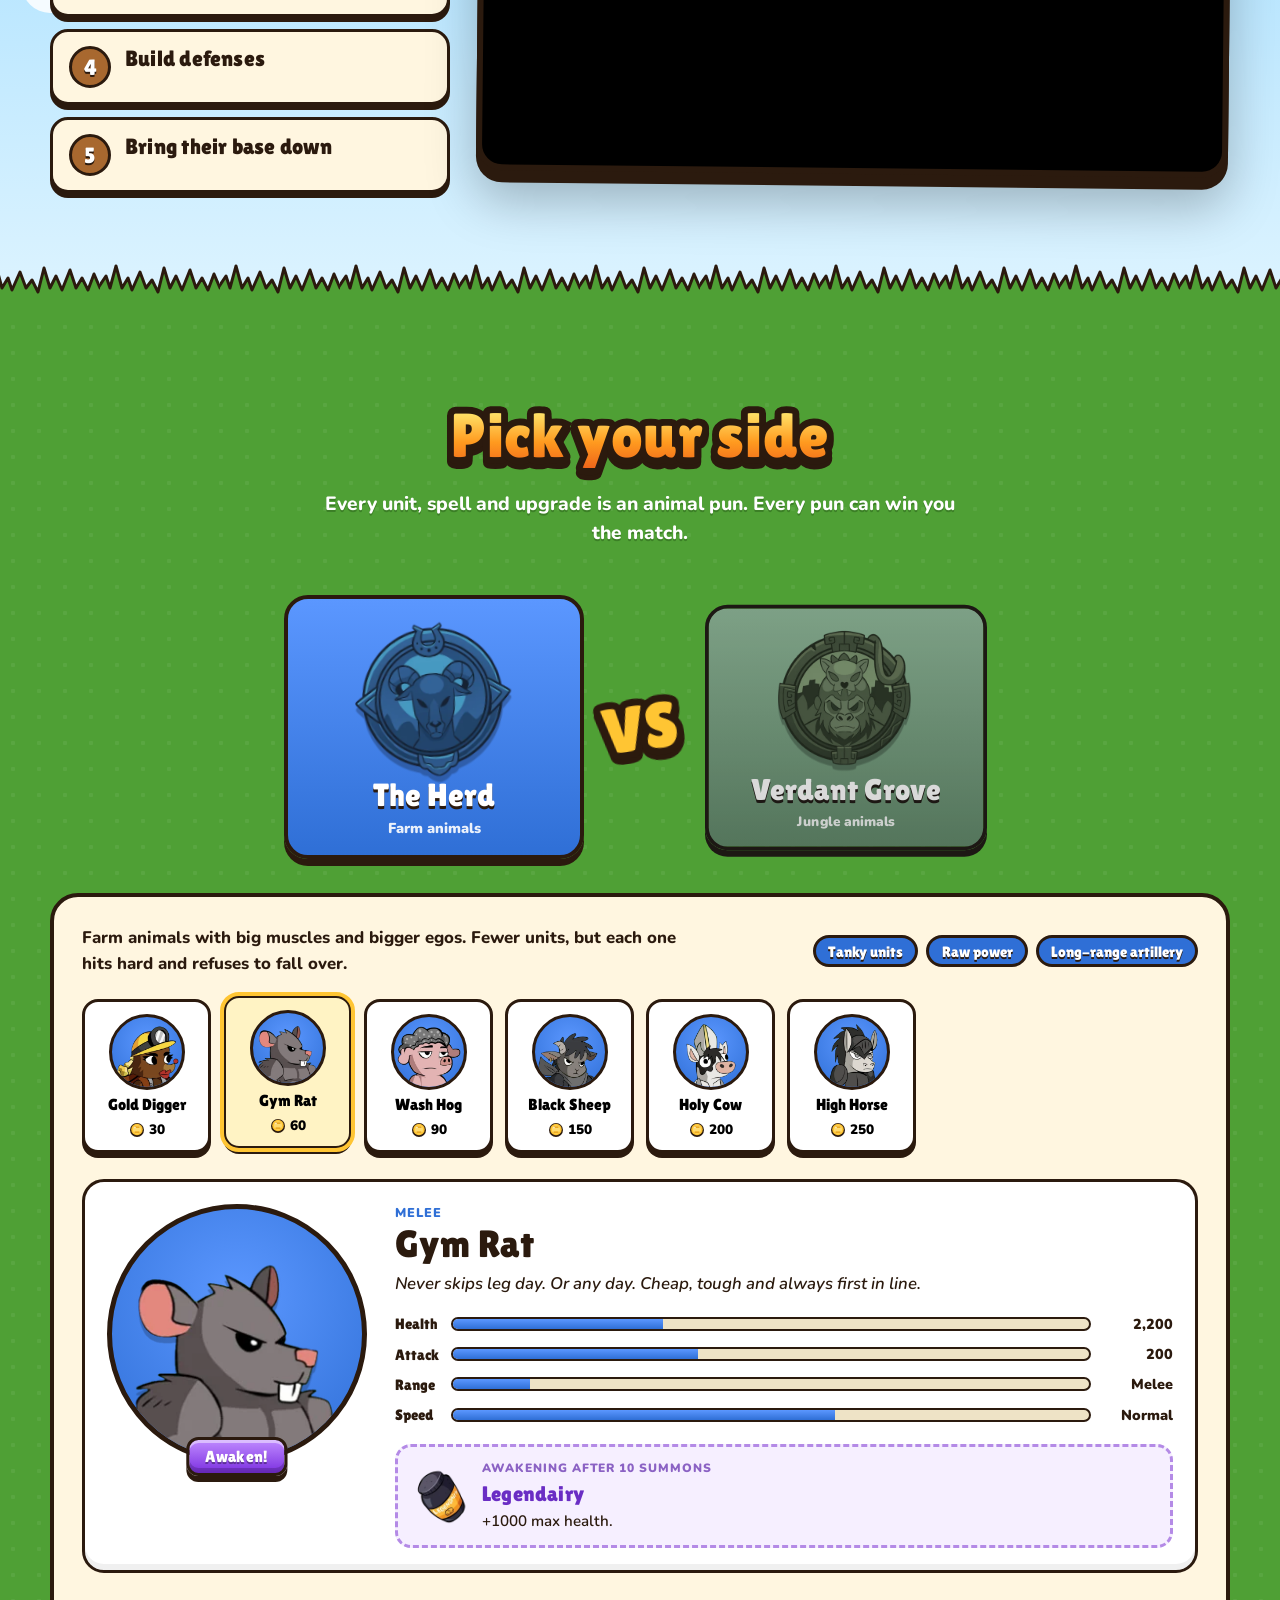
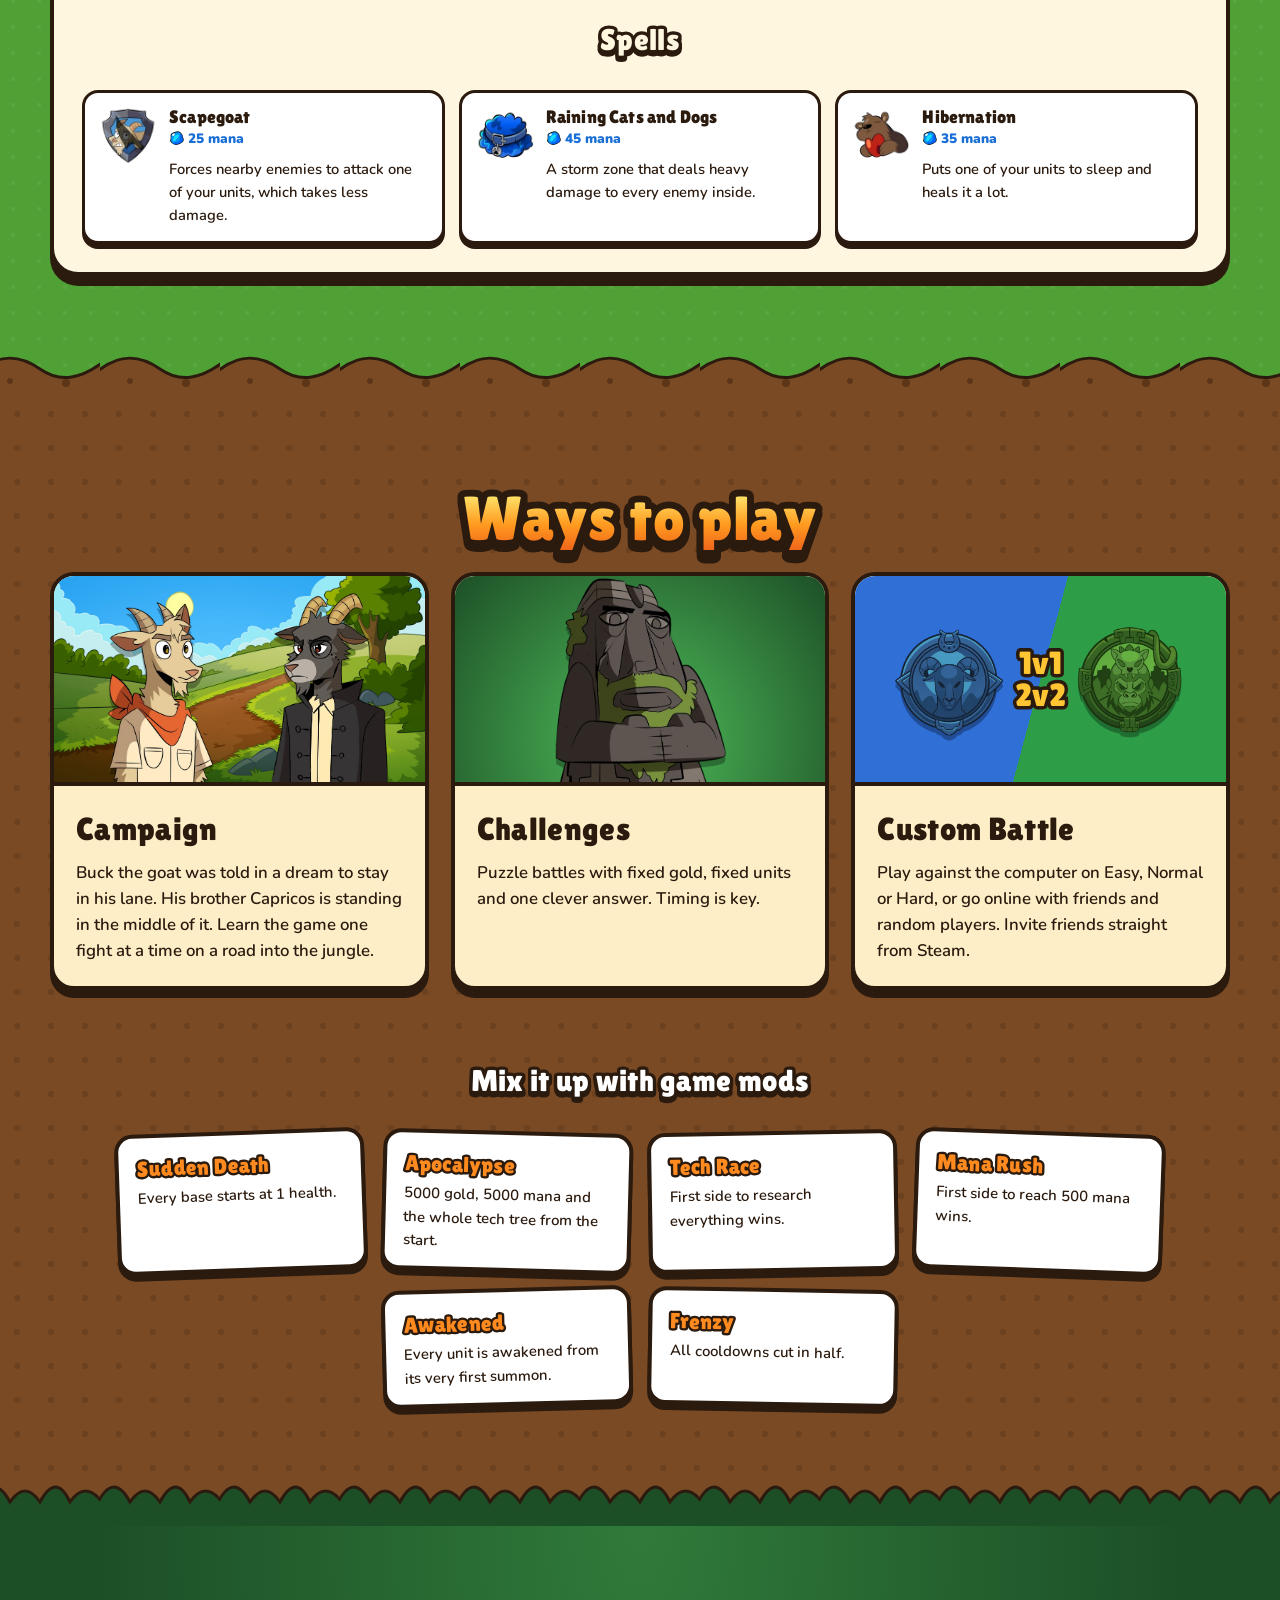
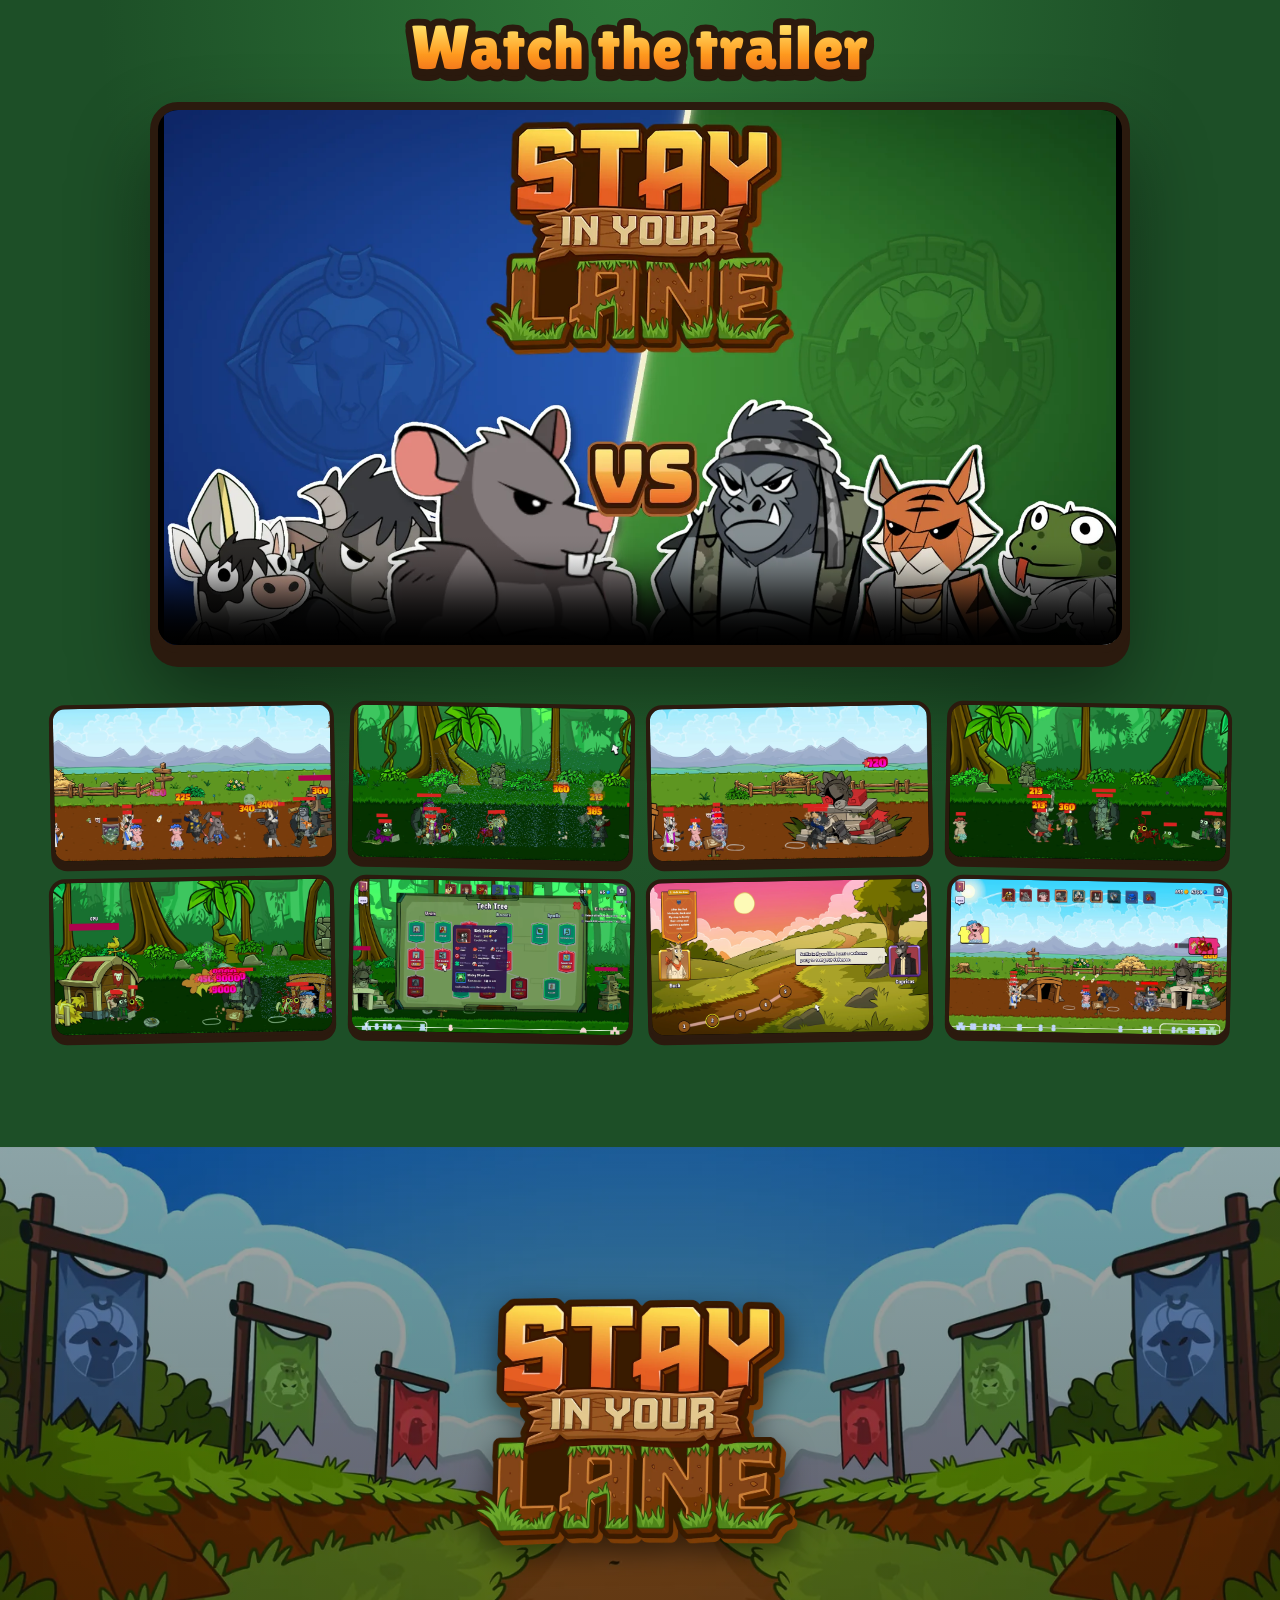
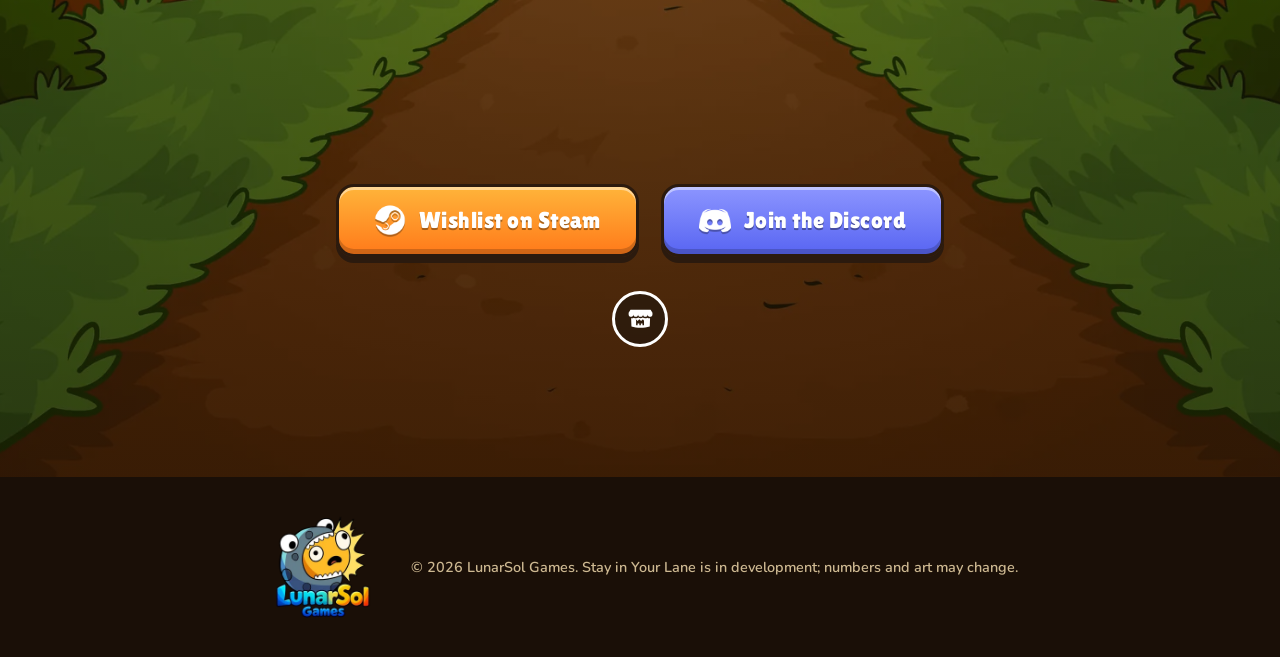
==== commit abd76829: "Fix mobile: menu icon, outline width, links open in place, cache-bust assets - Menu button lines wer" ====
--- a/index.html
+++ b/index.html
@@ -14,7 +14,7 @@
   <link rel="preconnect" href="https://fonts.googleapis.com">
   <link rel="preconnect" href="https://fonts.gstatic.com" crossorigin>
   <link href="https://fonts.googleapis.com/css2?family=Lilita+One&family=Nunito:wght@600;800;900&display=swap" rel="stylesheet">
-  <link rel="stylesheet" href="css/style.css">
+  <link rel="stylesheet" href="css/style.css?v=4">
 </head>
 <body>
 
@@ -212,7 +212,7 @@
 
 <div class="lightbox" id="lightbox" hidden><img alt=""><button aria-label="Close">×</button></div>
 
-<script src="js/data.js"></script>
-<script src="js/main.js"></script>
+<script src="js/data.js?v=4"></script>
+<script src="js/main.js?v=4"></script>
 </body>
 </html>
--- a/css/style.css
+++ b/css/style.css
@@ -21,7 +21,7 @@
 }
 
 *, *::before, *::after { box-sizing: border-box; }
-html { scroll-behavior: smooth; scroll-padding-top: 80px; }
+html { scroll-behavior: smooth; scroll-padding-top: 80px; -webkit-text-size-adjust: 100%; text-size-adjust: 100%; }
 body {
   margin: 0;
   background: var(--jungle);
@@ -91,8 +91,8 @@
   text-shadow: 0 2px 0 var(--ink), 0 0 12px rgba(0,0,0,.4);
 }
 .nav__links a:hover { background: rgba(255,255,255,.16); }
-.nav__burger { display: none; margin-left: auto; width: 46px; height: 42px; border: 3px solid var(--ink); border-radius: 10px; background: var(--wood-hi); box-shadow: 0 4px 0 var(--ink); padding: 8px 9px; flex-direction: column; justify-content: space-between; }
-.nav__burger span { display: block; height: 4px; border-radius: 2px; background: #fff; }
+.nav__burger { -webkit-appearance: none; appearance: none; display: none; margin-left: auto; width: 46px; height: 42px; border: 3px solid var(--ink); border-radius: 10px; background: var(--wood-hi); box-shadow: 0 4px 0 var(--ink); padding: 8px 9px; flex-direction: column; justify-content: space-between; }
+.nav__burger span { display: block; width: 100%; height: 4px; border-radius: 2px; background: #fff; }
 
 /* ---------- Hero ---------- */
 .hero { position: relative; min-height: 100svh; display: grid; place-items: center; overflow: hidden; background: var(--jungle); }
@@ -316,6 +316,7 @@
   .nav { padding: 0 16px; }
   .nav__cta { margin-left: auto; }
   .nav__burger { display: flex; margin-left: 0; }
+  .ol { --ol-w: .18em; }
   .nav__links { position: fixed; top: 72px; left: 0; right: 0; flex-direction: column; padding: 14px; gap: 4px; background: rgba(60,32,12,.97); border-bottom: 4px solid var(--ink); transform: translateY(-140%); transition: transform .3s; }
   .nav__links.is-open { transform: none; }
   .nav__links a { font-size: 1.4rem; }
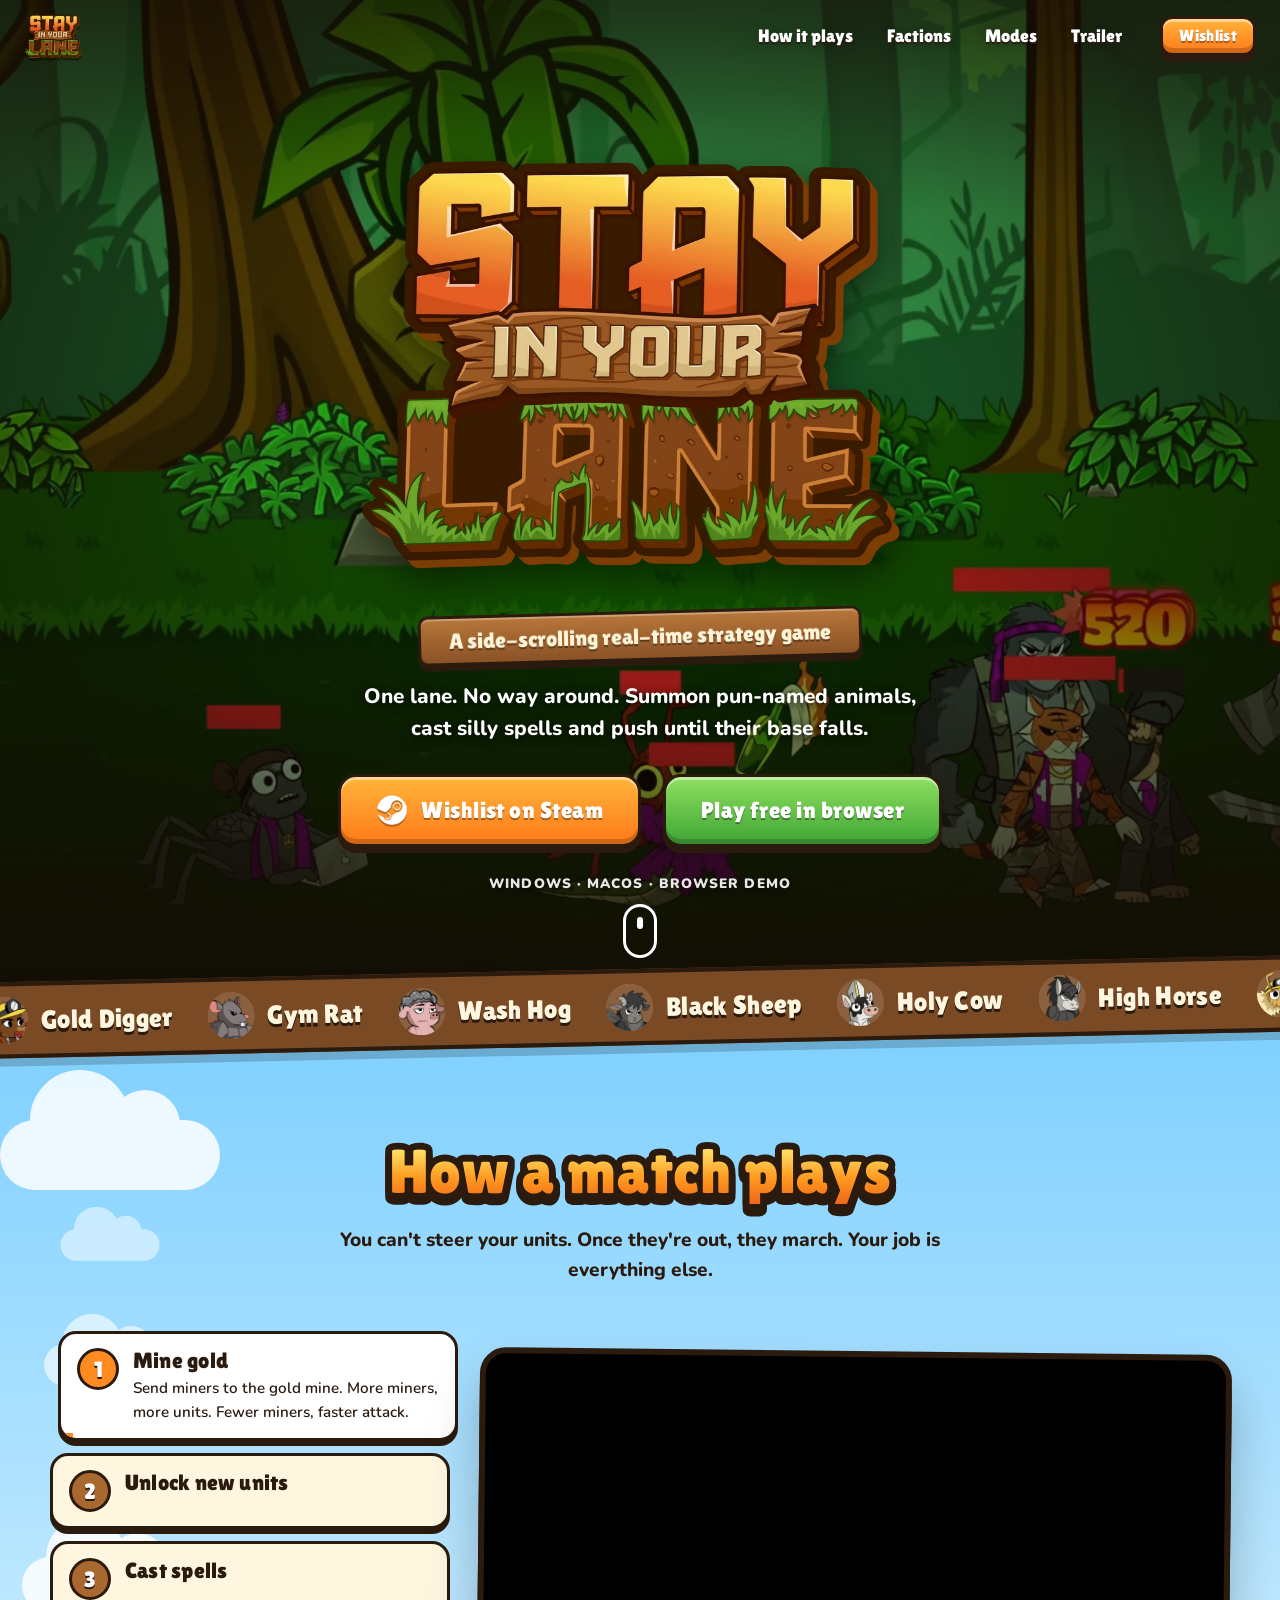
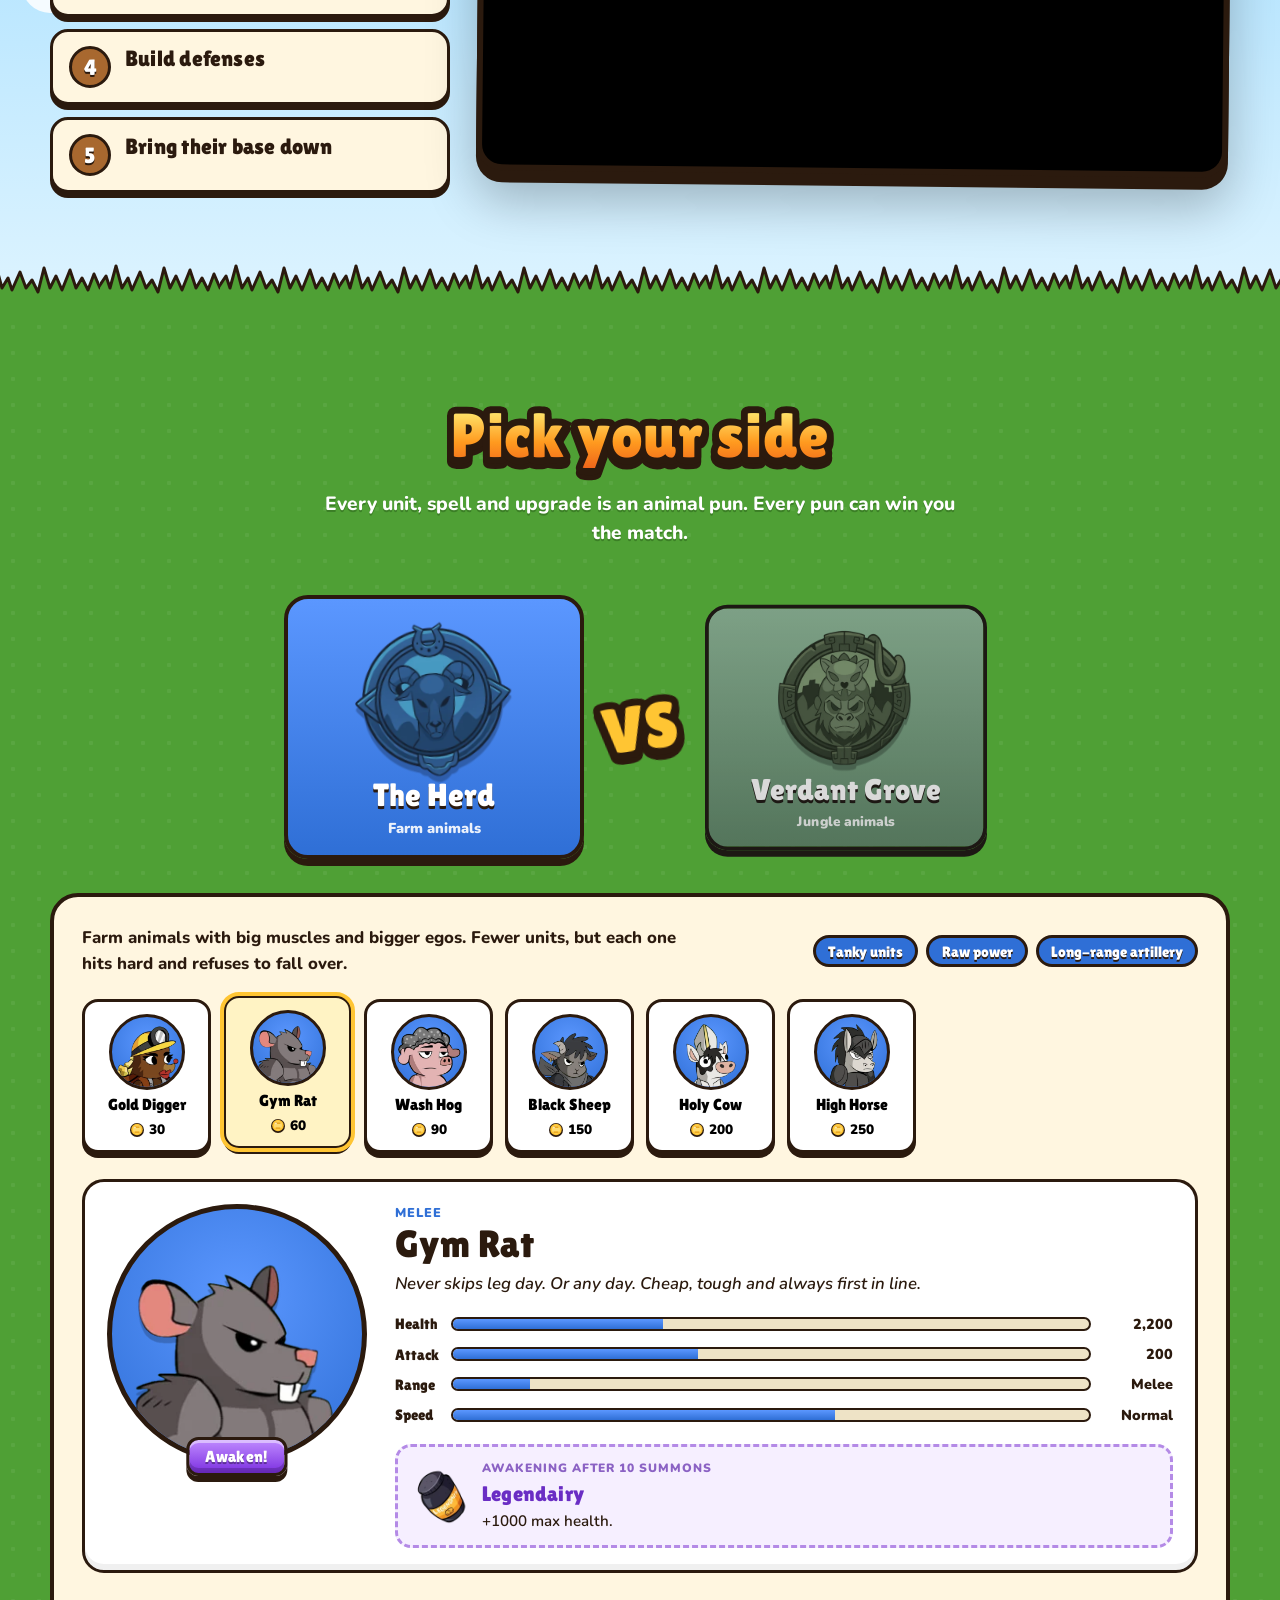
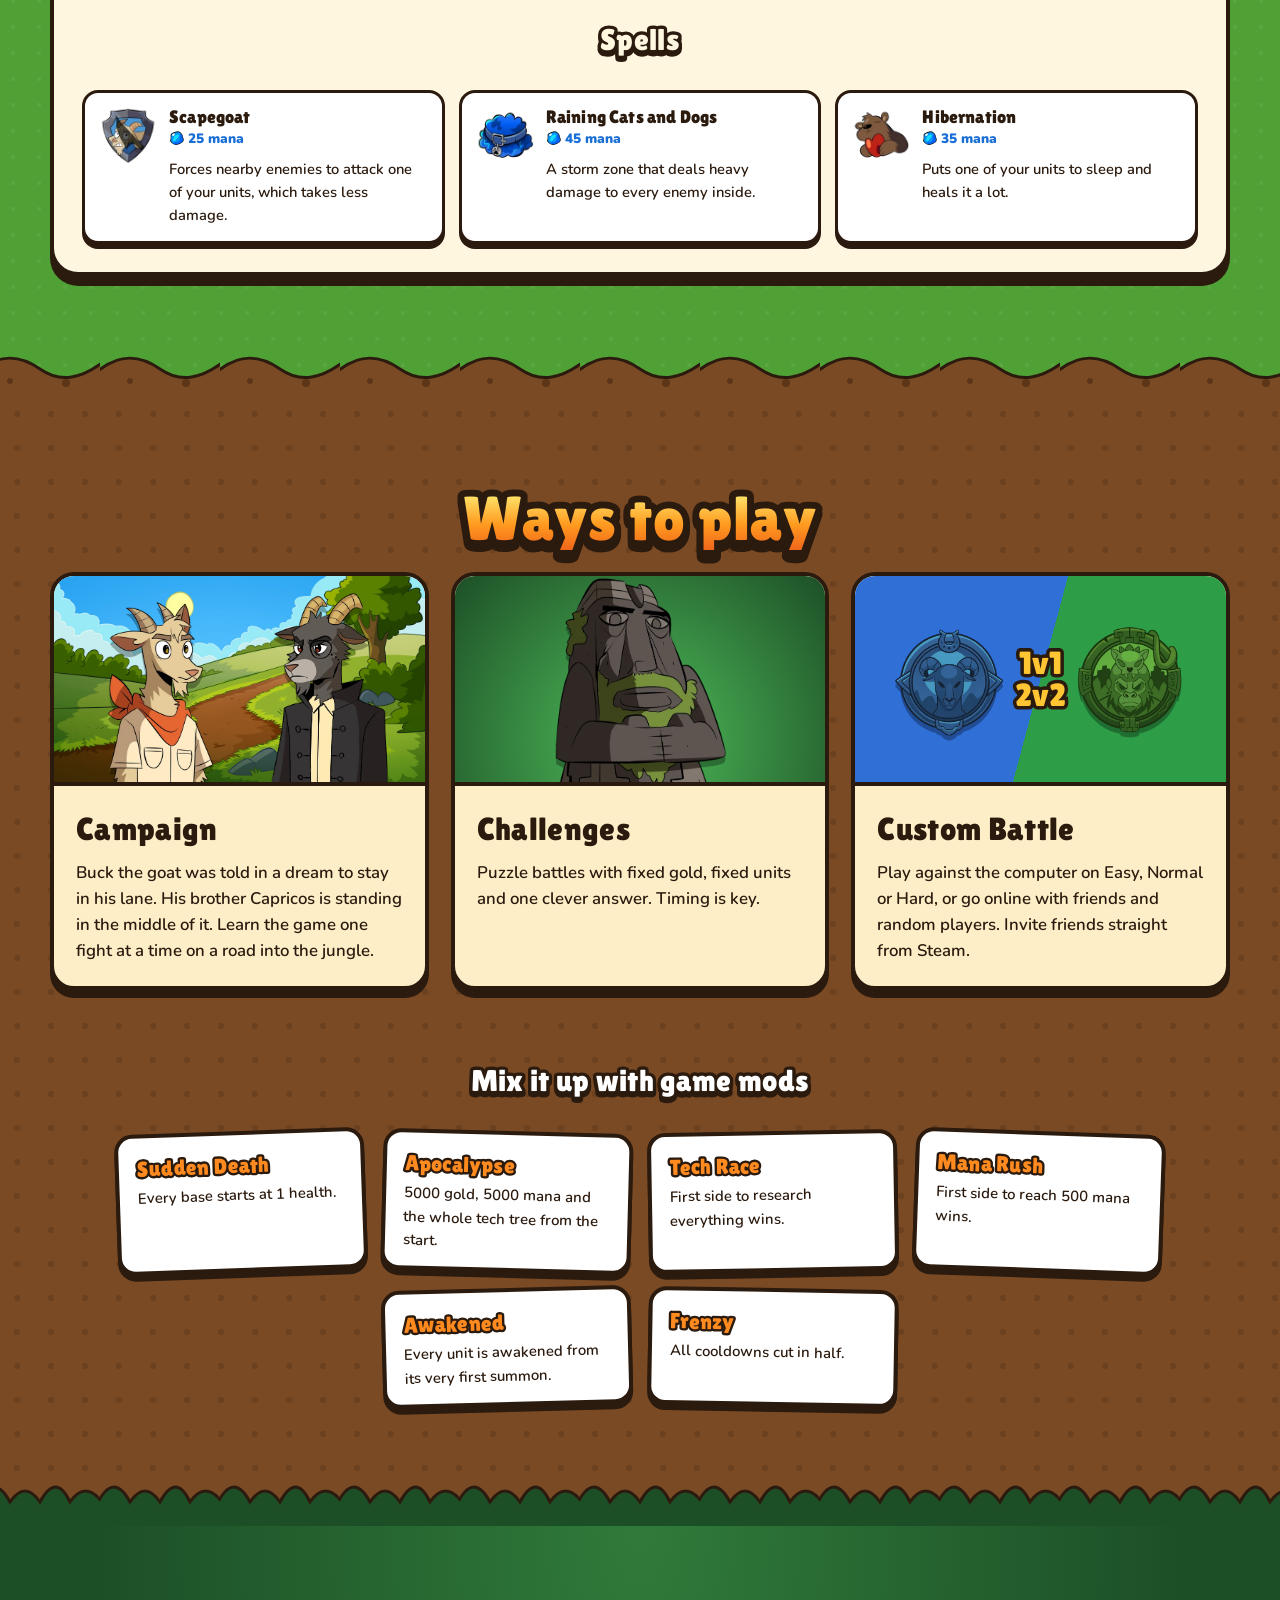
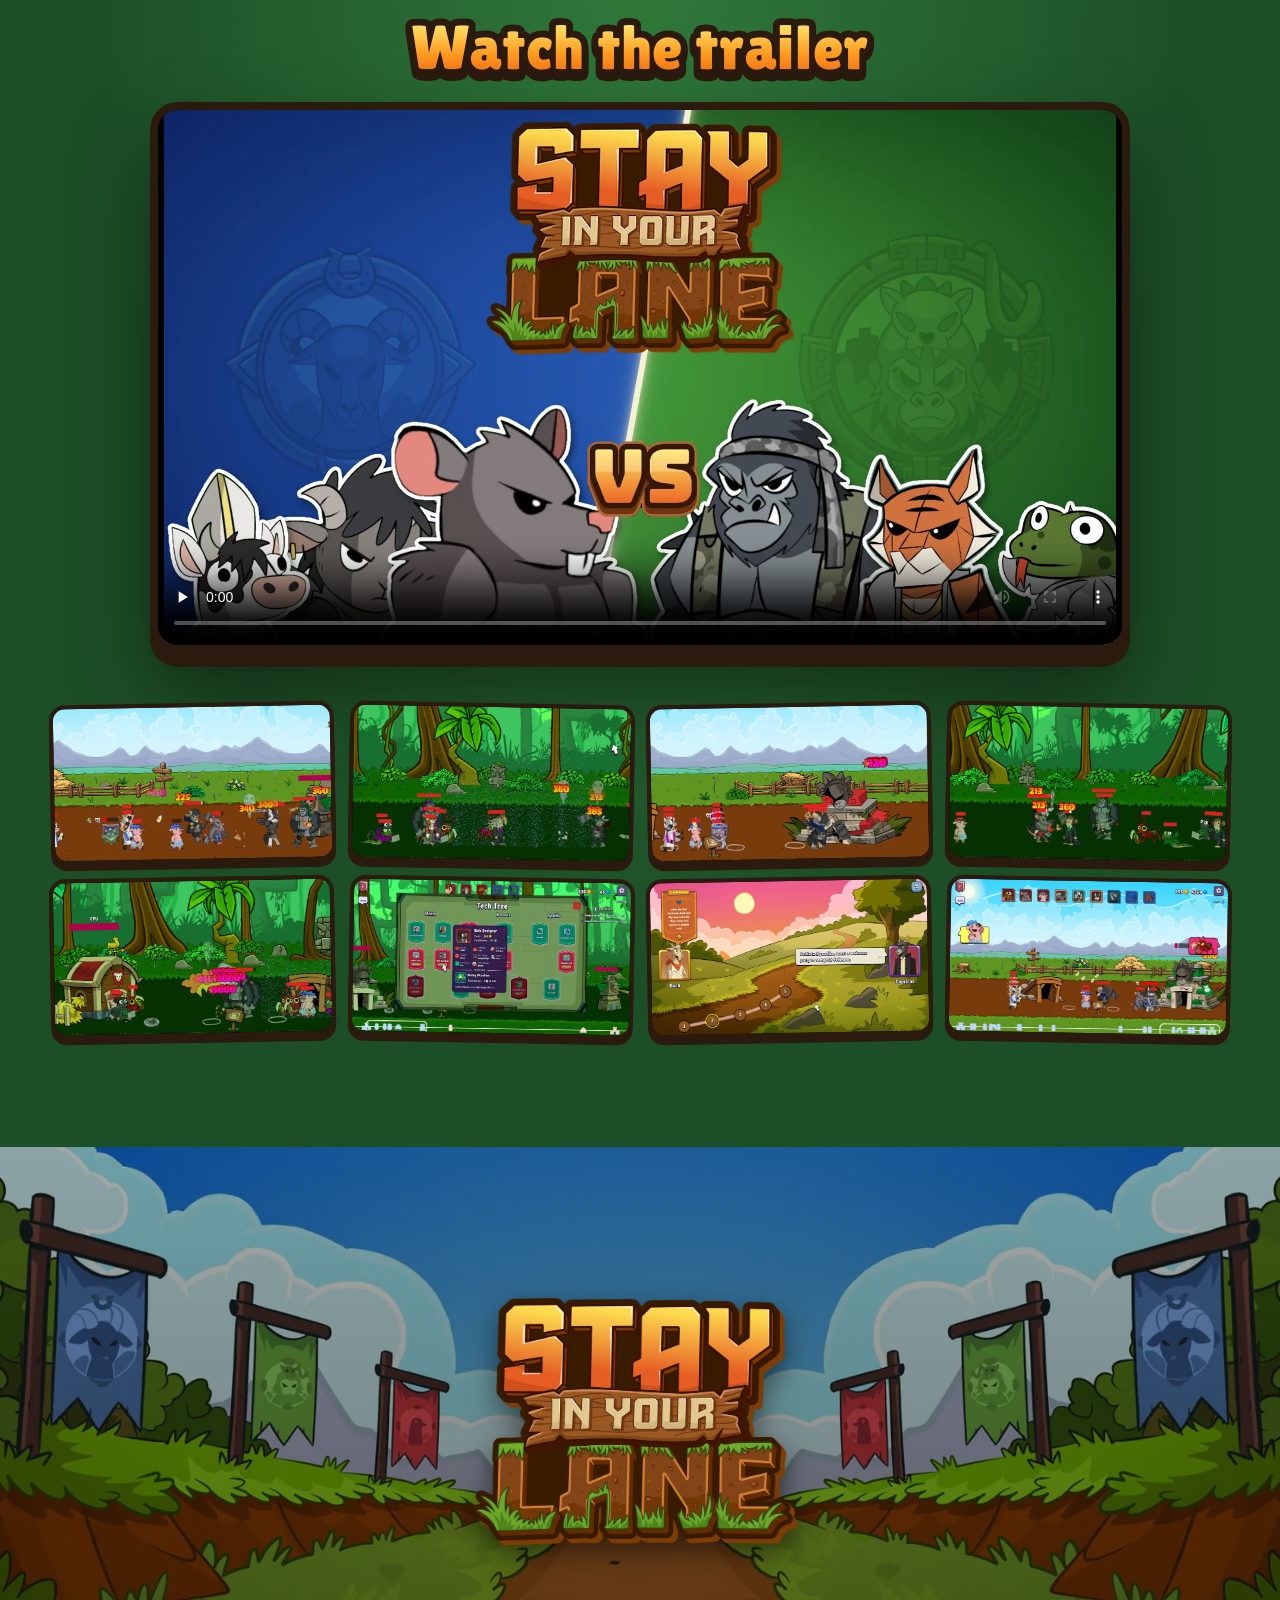
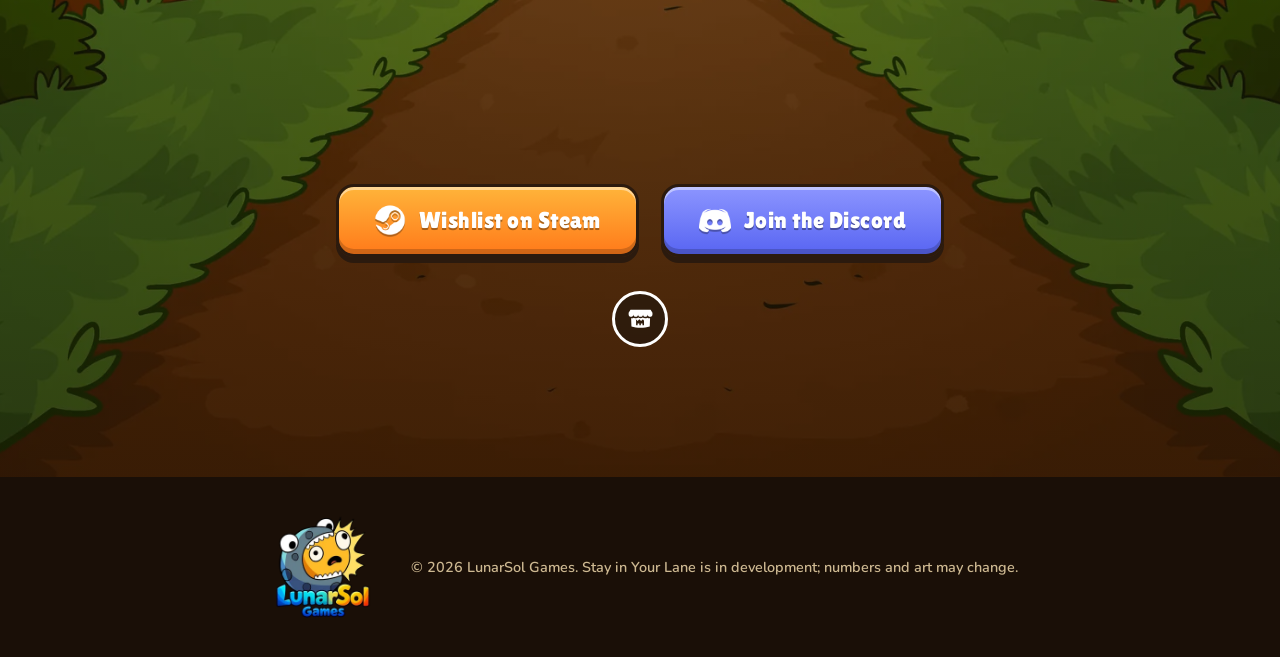
==== commit bd9a2a4e: "Add link preview image and full-URL share tags for X and Discord Co-Authored-By: Claude Opus 5.5 <no" ====
--- a/index.html
+++ b/index.html
@@ -5,10 +5,22 @@
   <meta name="viewport" content="width=device-width, initial-scale=1">
   <title>Stay in Your Lane</title>
   <meta name="description" content="Stay in Your Lane is a side-scrolling real-time strategy game. One lane, no way around. Summon pun-named animals, cast spells and push until their base falls.">
+  <link rel="canonical" href="https://solilius.github.io/stay-in-your-lane/">
+  <!-- Link previews (X, Discord, etc.) need full URLs -->
+  <meta property="og:type" content="website">
+  <meta property="og:url" content="https://solilius.github.io/stay-in-your-lane/">
+  <meta property="og:site_name" content="Stay in Your Lane">
   <meta property="og:title" content="Stay in Your Lane">
-  <meta property="og:description" content="A side-scrolling real-time strategy game. One lane. No way around.">
-  <meta property="og:image" content="assets/img/trailer-poster.webp">
+  <meta property="og:description" content="A side-scrolling real-time strategy game. One lane. No way around. Wishlist now on Steam.">
+  <meta property="og:image" content="https://solilius.github.io/stay-in-your-lane/assets/img/share.jpg">
+  <meta property="og:image:width" content="1200">
+  <meta property="og:image:height" content="630">
+  <meta property="og:image:alt" content="Stay in Your Lane: The Herd vs Verdant Grove">
   <meta name="twitter:card" content="summary_large_image">
+  <meta name="twitter:title" content="Stay in Your Lane">
+  <meta name="twitter:description" content="A side-scrolling real-time strategy game. One lane. No way around. Wishlist now on Steam.">
+  <meta name="twitter:image" content="https://solilius.github.io/stay-in-your-lane/assets/img/share.jpg">
+  <meta name="twitter:image:alt" content="Stay in Your Lane: The Herd vs Verdant Grove">
   <meta name="theme-color" content="#5fbf3a">
   <link rel="icon" href="assets/img/favicon.png">
   <link rel="preconnect" href="https://fonts.googleapis.com">
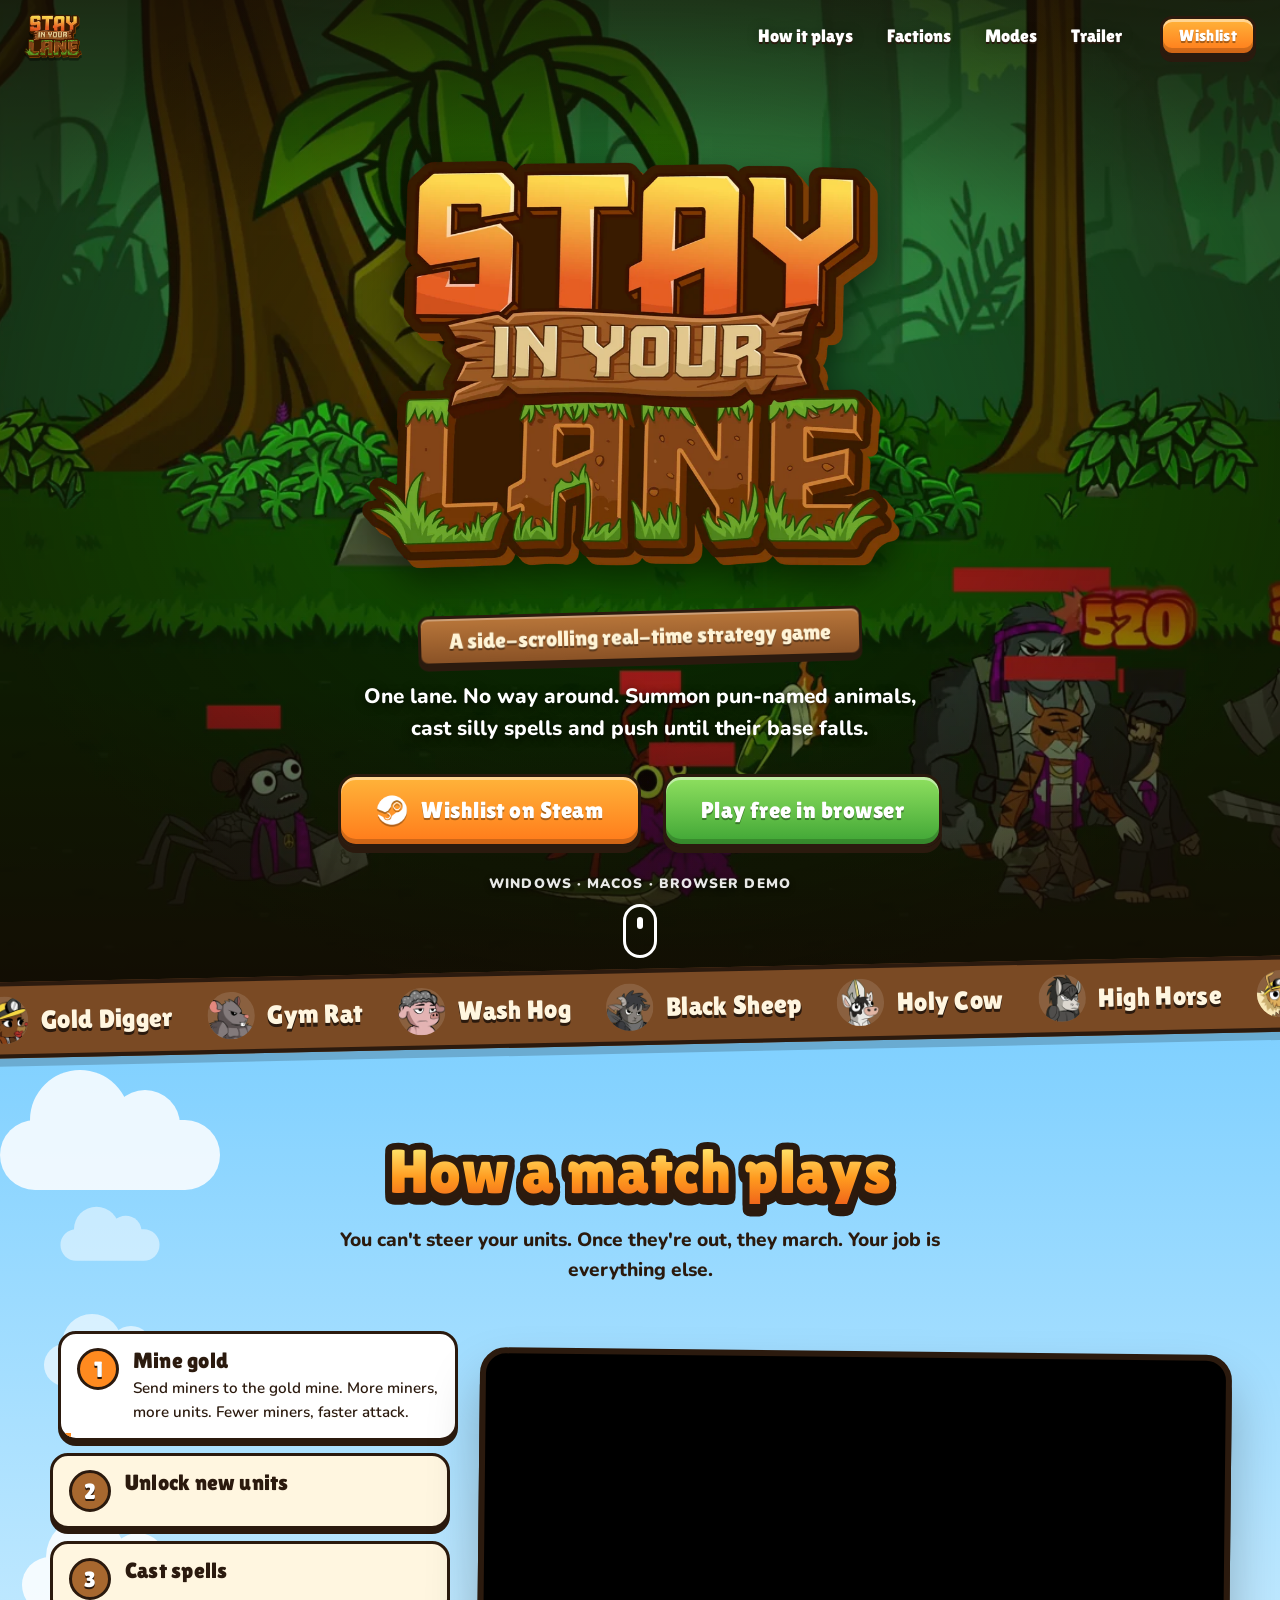
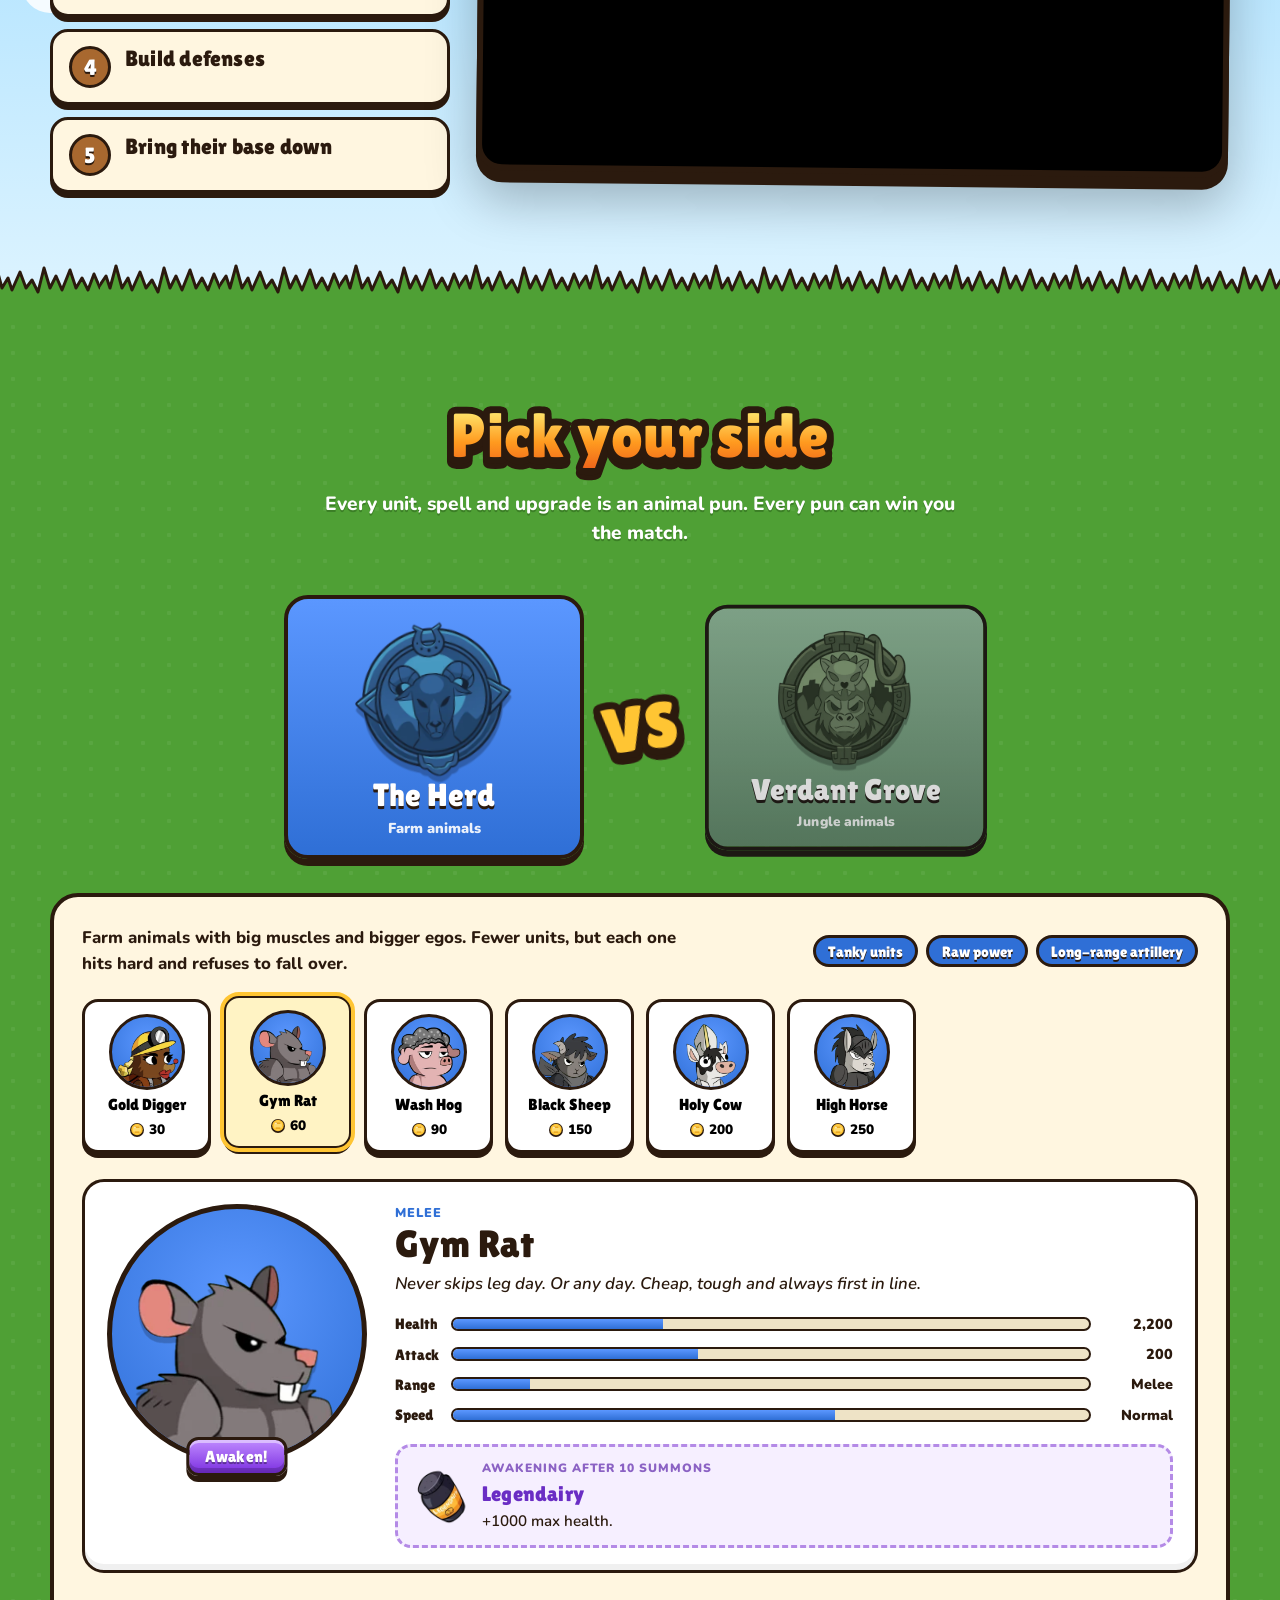
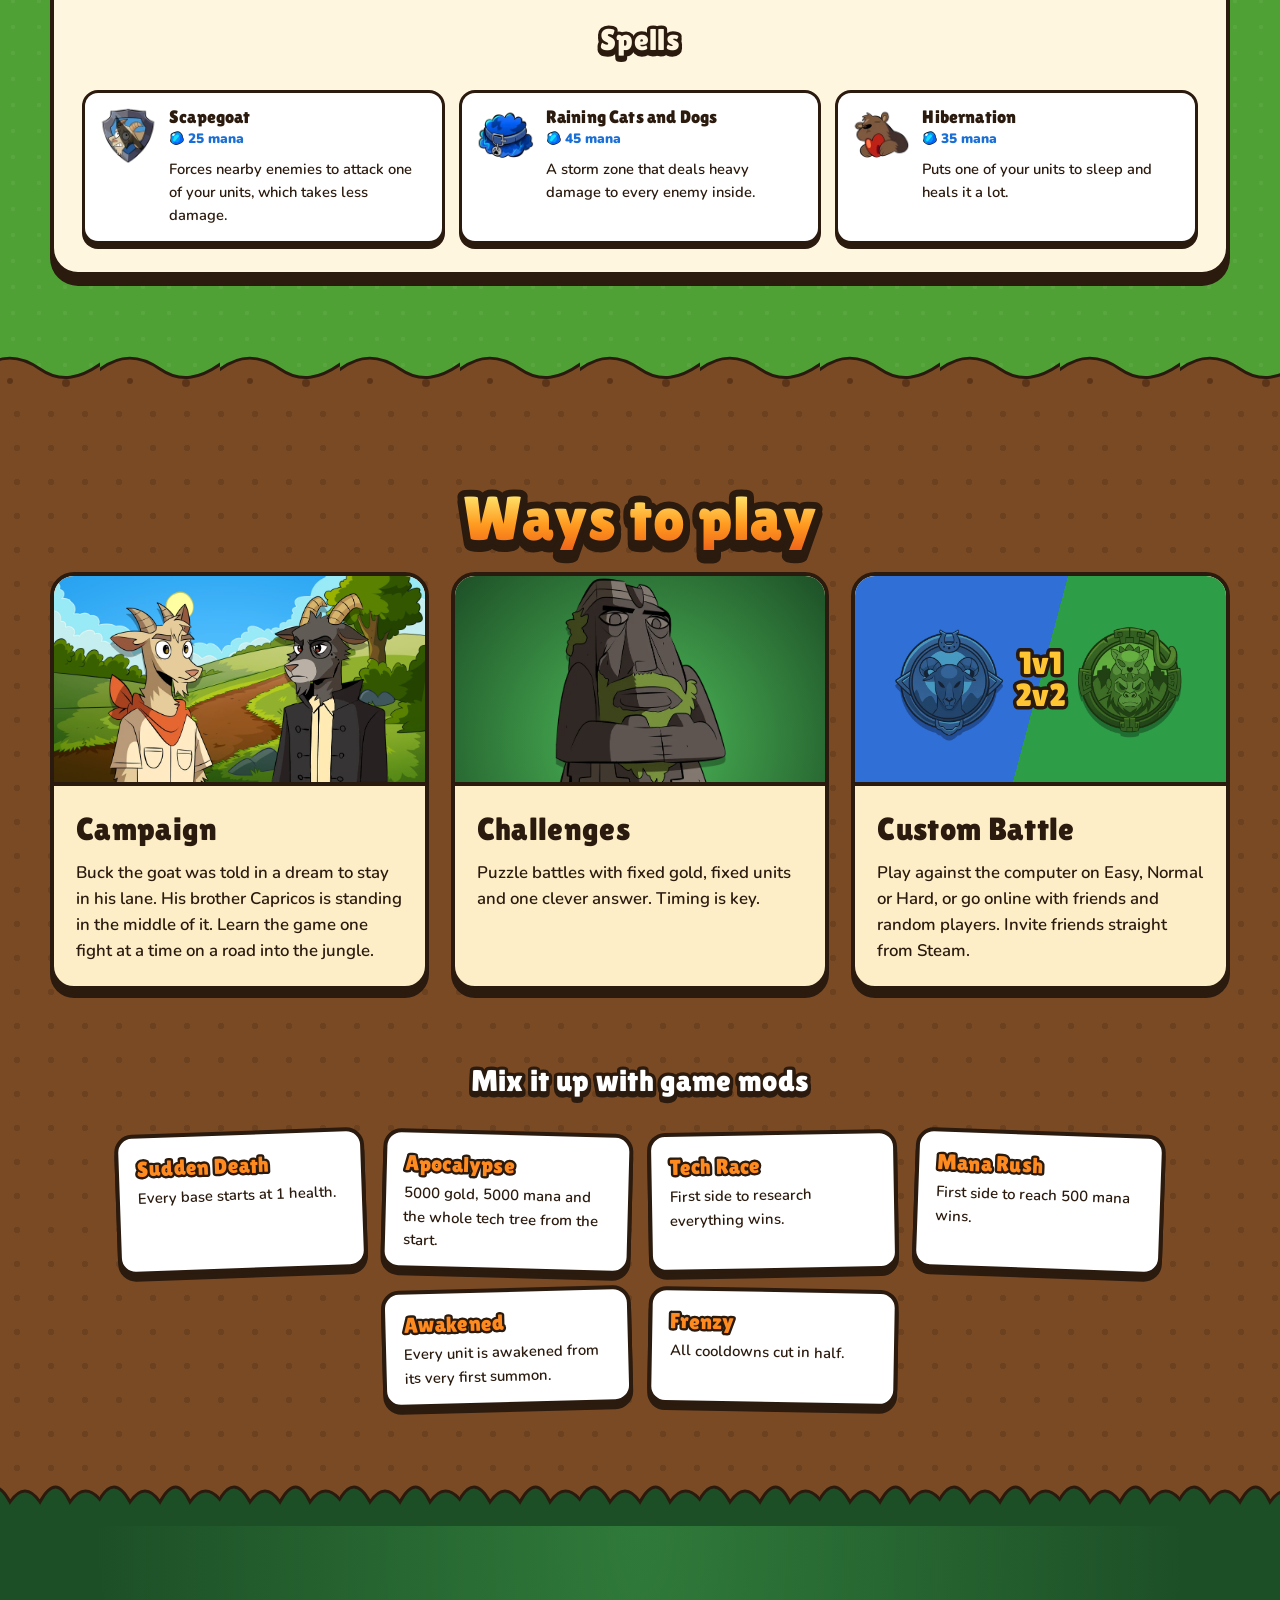
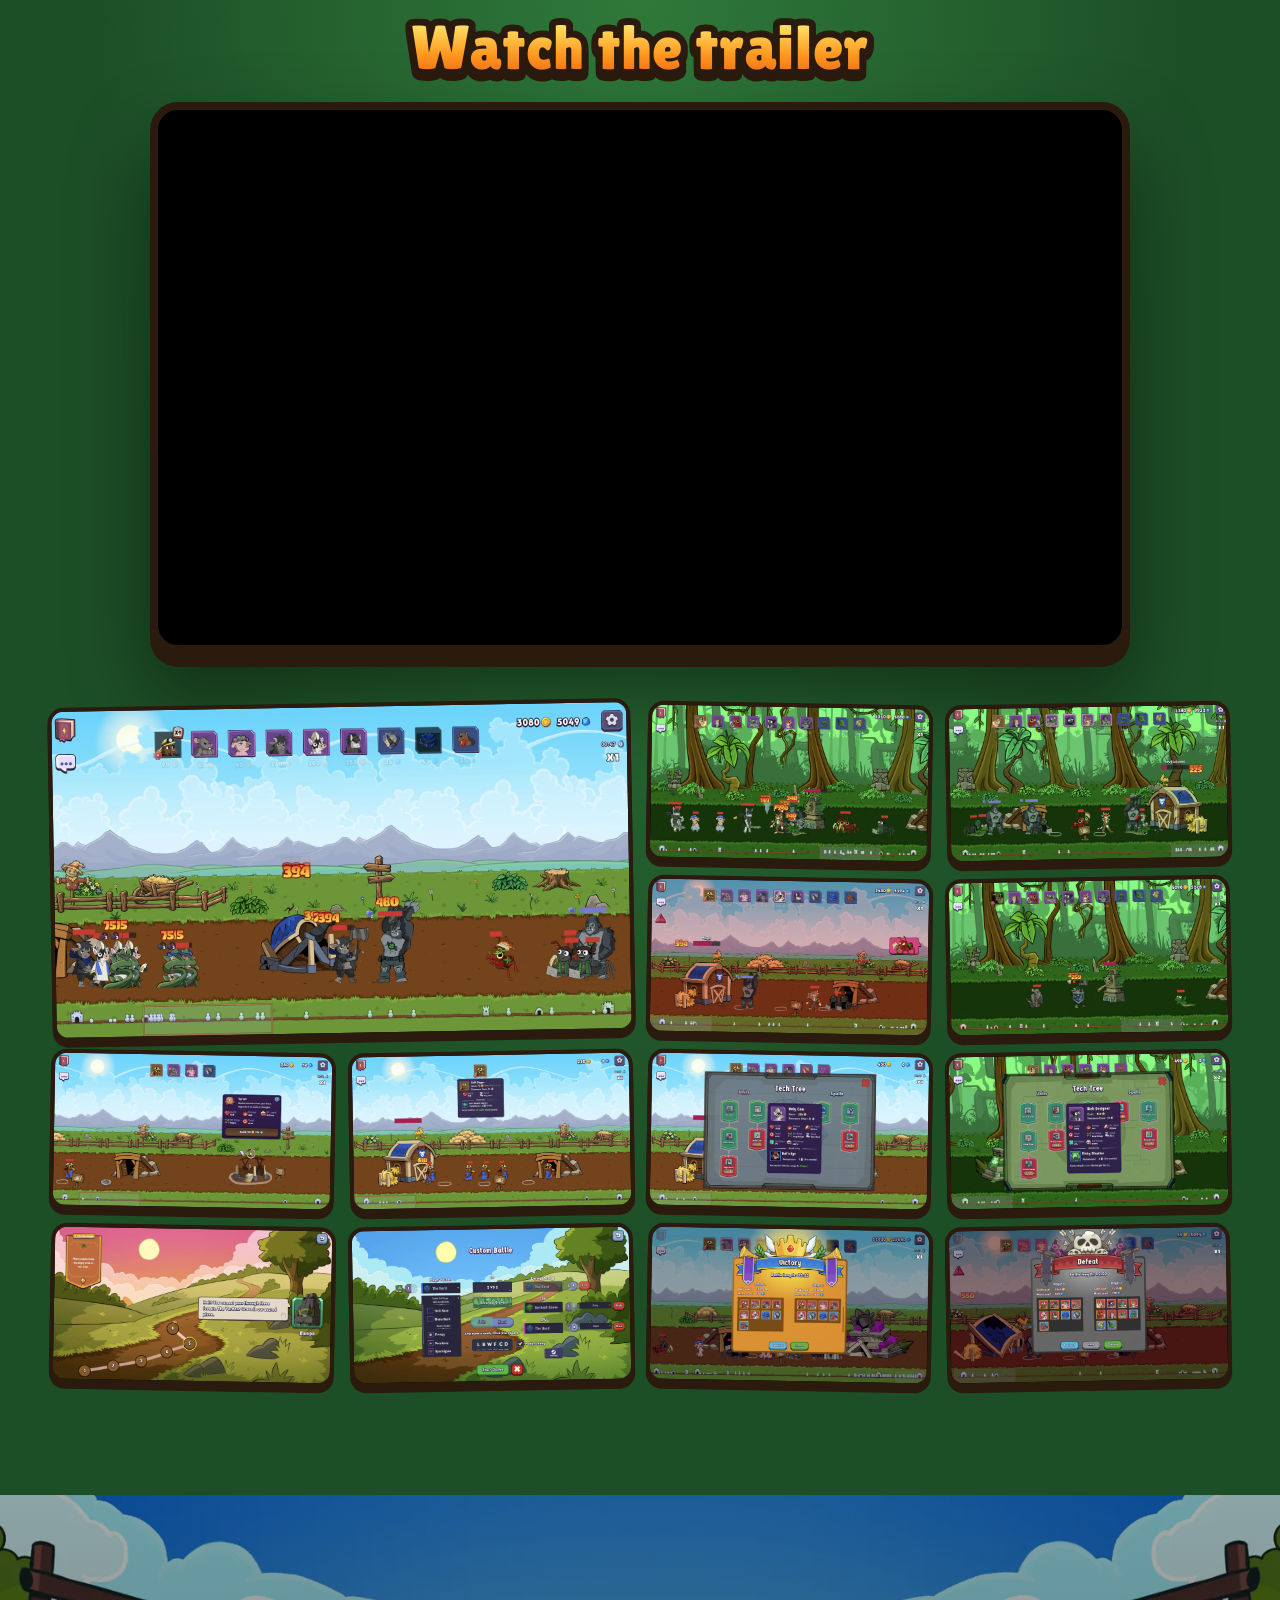
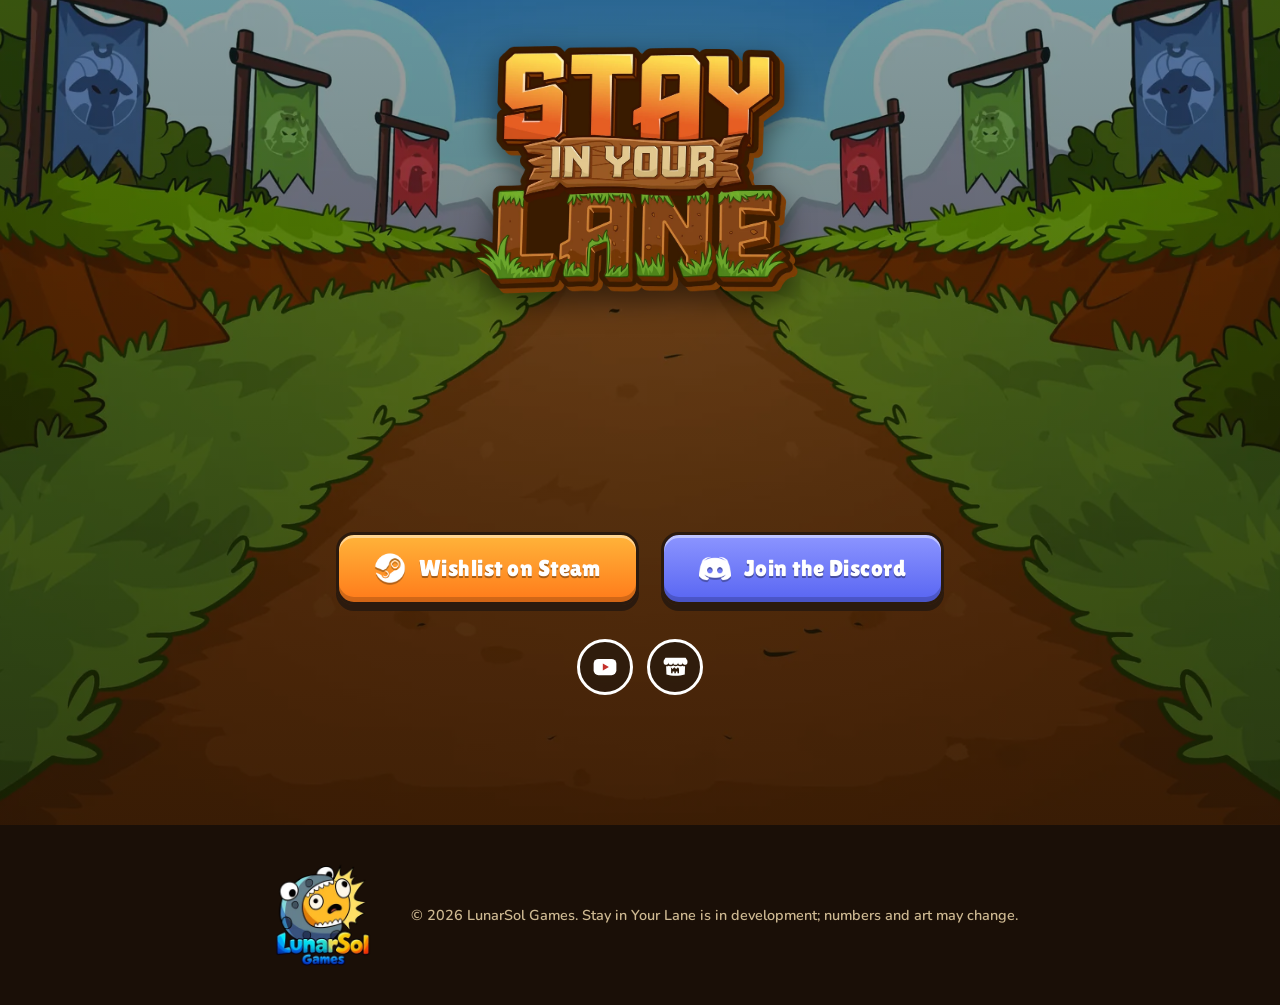
==== commit bb583473: "New trailer and 13 new screenshots Co-Authored-By: Claude Opus 5.5 <noreply@anthropic.com> Claude-Se" ====
--- a/index.html
+++ b/index.html
@@ -26,7 +26,7 @@
   <link rel="preconnect" href="https://fonts.googleapis.com">
   <link rel="preconnect" href="https://fonts.gstatic.com" crossorigin>
   <link href="https://fonts.googleapis.com/css2?family=Lilita+One&family=Nunito:wght@600;800;900&display=swap" rel="stylesheet">
-  <link rel="stylesheet" href="css/style.css?v=4">
+  <link rel="stylesheet" href="css/style.css?v=5">
 </head>
 <body>
 
@@ -186,14 +186,19 @@
       </video>
     </div>
     <div class="shots" id="shots">
-      <button data-src="assets/img/shots/farm-fight.webp"><img loading="lazy" src="assets/img/shots/farm-fight.webp" alt="Herd and Grove units clash on the farm lane"></button>
-      <button data-src="assets/img/shots/jungle-brawl.webp"><img loading="lazy" src="assets/img/shots/jungle-brawl.webp" alt="A brawl in the jungle"></button>
-      <button data-src="assets/img/shots/base-down.webp"><img loading="lazy" src="assets/img/shots/base-down.webp" alt="A Grove base crumbling"></button>
-      <button data-src="assets/img/shots/gorilla.webp"><img loading="lazy" src="assets/img/shots/gorilla.webp" alt="Guerrilla Warfare in the jungle"></button>
-      <button data-src="assets/img/shots/big-crits.webp"><img loading="lazy" src="assets/img/shots/big-crits.webp" alt="Huge critical hits at the base"></button>
-      <button data-src="assets/img/shots/tech-tree.webp"><img loading="lazy" src="assets/img/shots/tech-tree.webp" alt="The Verdant Grove tech tree"></button>
-      <button data-src="assets/img/shots/campaign.webp"><img loading="lazy" src="assets/img/shots/campaign.webp" alt="The campaign map"></button>
-      <button data-src="assets/img/shots/victory.webp"><img loading="lazy" src="assets/img/shots/victory.webp" alt="Victory screen"></button>
+      <button data-src="assets/img/shots/clash-farm.webp"><img loading="lazy" src="assets/img/shots/clash-farm.webp" alt="Herd and Grove armies clash on the farm lane"></button>
+      <button data-src="assets/img/shots/clash-jungle.webp"><img loading="lazy" src="assets/img/shots/clash-jungle.webp" alt="A big fight in the jungle"></button>
+      <button data-src="assets/img/shots/push-jungle.webp"><img loading="lazy" src="assets/img/shots/push-jungle.webp" alt="Pushing toward the enemy base in the jungle"></button>
+      <button data-src="assets/img/shots/danger.webp"><img loading="lazy" src="assets/img/shots/danger.webp" alt="Defending the base under attack"></button>
+      <button data-src="assets/img/shots/monpa-tower.webp"><img loading="lazy" src="assets/img/shots/monpa-tower.webp" alt="Facing Monpa in the jungle"></button>
+      <button data-src="assets/img/shots/build-turret.webp"><img loading="lazy" src="assets/img/shots/build-turret.webp" alt="Building a turret"></button>
+      <button data-src="assets/img/shots/gold-digger.webp"><img loading="lazy" src="assets/img/shots/gold-digger.webp" alt="Sending gold diggers to the mine"></button>
+      <button data-src="assets/img/shots/tech-herd.webp"><img loading="lazy" src="assets/img/shots/tech-herd.webp" alt="The Herd tech tree"></button>
+      <button data-src="assets/img/shots/tech-grove.webp"><img loading="lazy" src="assets/img/shots/tech-grove.webp" alt="The Verdant Grove tech tree"></button>
+      <button data-src="assets/img/shots/campaign-map.webp"><img loading="lazy" src="assets/img/shots/campaign-map.webp" alt="The campaign map"></button>
+      <button data-src="assets/img/shots/custom-battle.webp"><img loading="lazy" src="assets/img/shots/custom-battle.webp" alt="Custom battle lobby with 2v2 and game modes"></button>
+      <button data-src="assets/img/shots/win.webp"><img loading="lazy" src="assets/img/shots/win.webp" alt="Victory screen"></button>
+      <button data-src="assets/img/shots/lose.webp"><img loading="lazy" src="assets/img/shots/lose.webp" alt="Defeat screen"></button>
     </div>
   </div>
 </section>
@@ -225,6 +230,6 @@
 <div class="lightbox" id="lightbox" hidden><img alt=""><button aria-label="Close">×</button></div>
 
 <script src="js/data.js?v=4"></script>
-<script src="js/main.js?v=4"></script>
+<script src="js/main.js?v=5"></script>
 </body>
 </html>
--- a/css/style.css
+++ b/css/style.css
@@ -276,6 +276,7 @@
 .shots button:nth-child(even) { transform: rotate(1deg); }
 .shots button:hover { transform: scale(1.05) rotate(0); z-index: 2; }
 .shots img { width: 100%; height: 100%; object-fit: cover; }
+.shots button:first-child { grid-column: span 2; grid-row: span 2; aspect-ratio: auto; }
 
 /* ---------- Final CTA ---------- */
 .final { position: relative; padding: 120px 16px 130px; text-align: center; background: url(../assets/img/bg-lane.webp) center 60%/cover; }
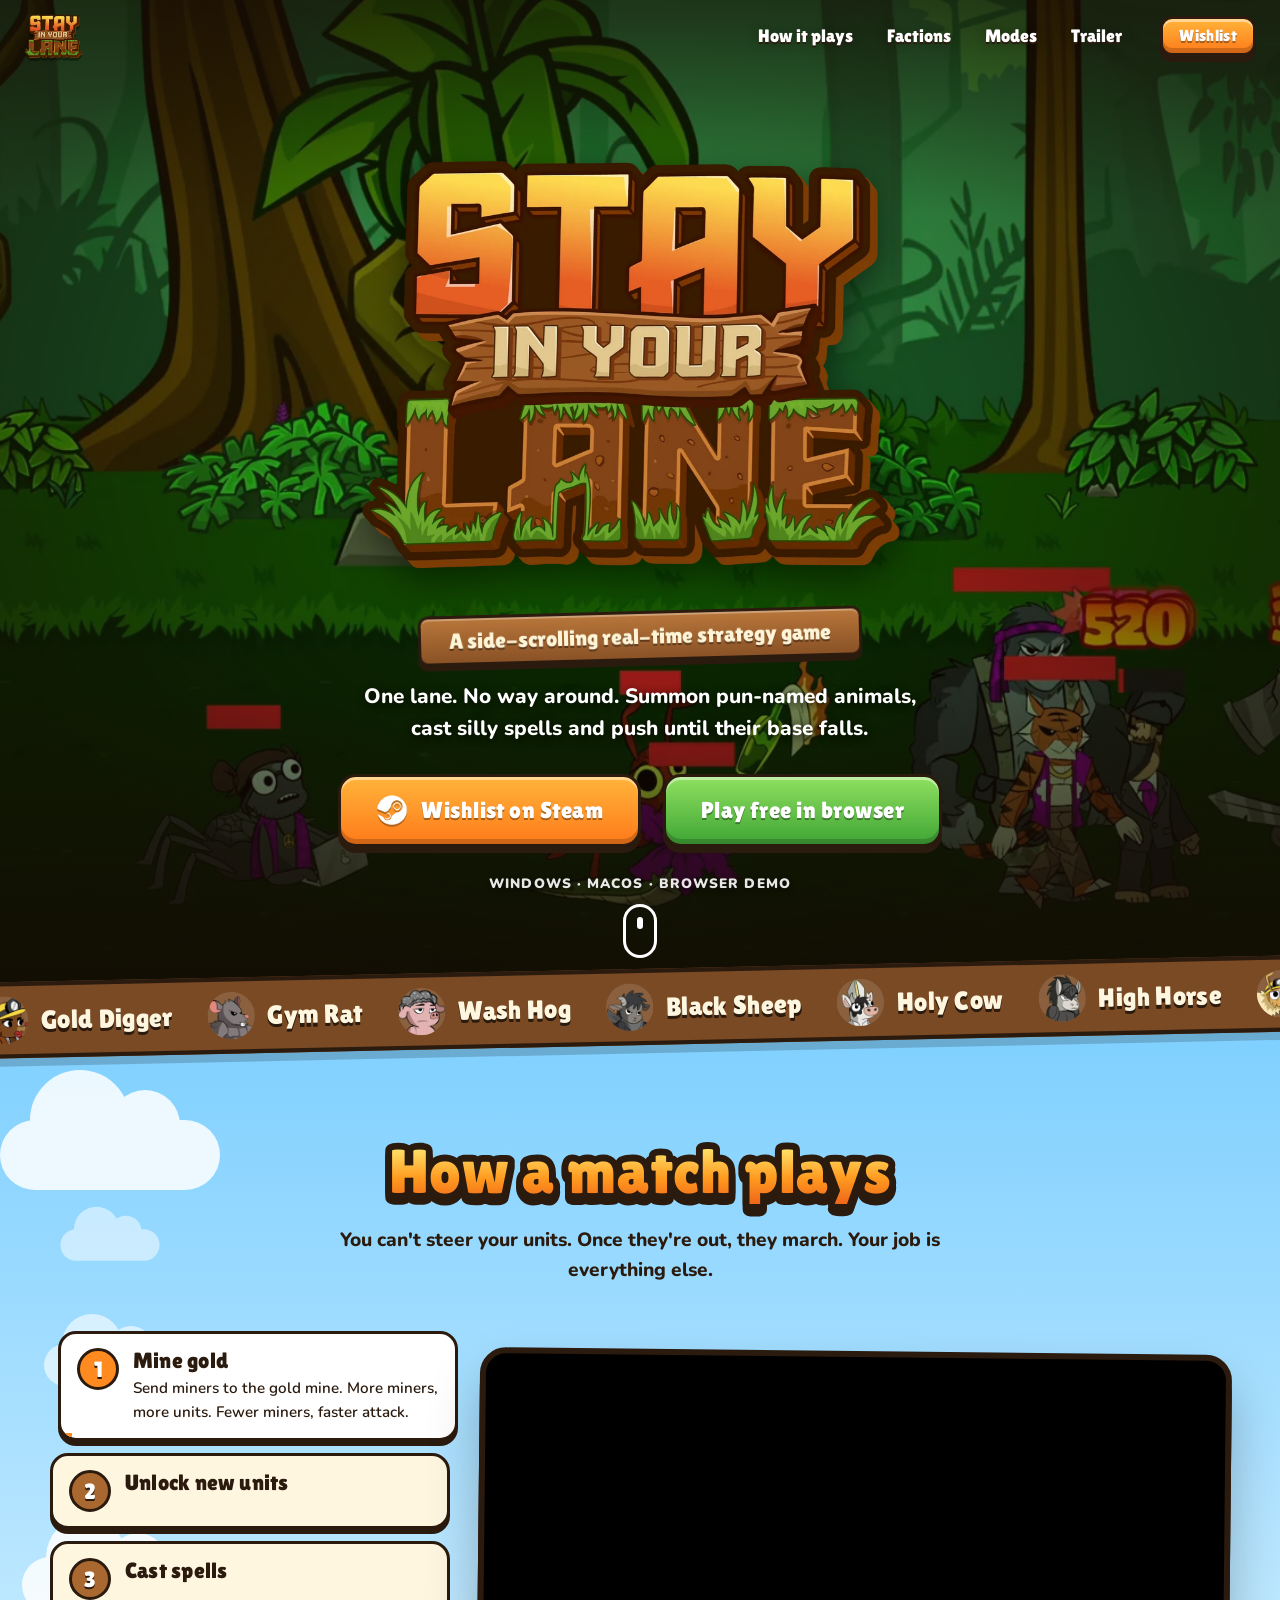
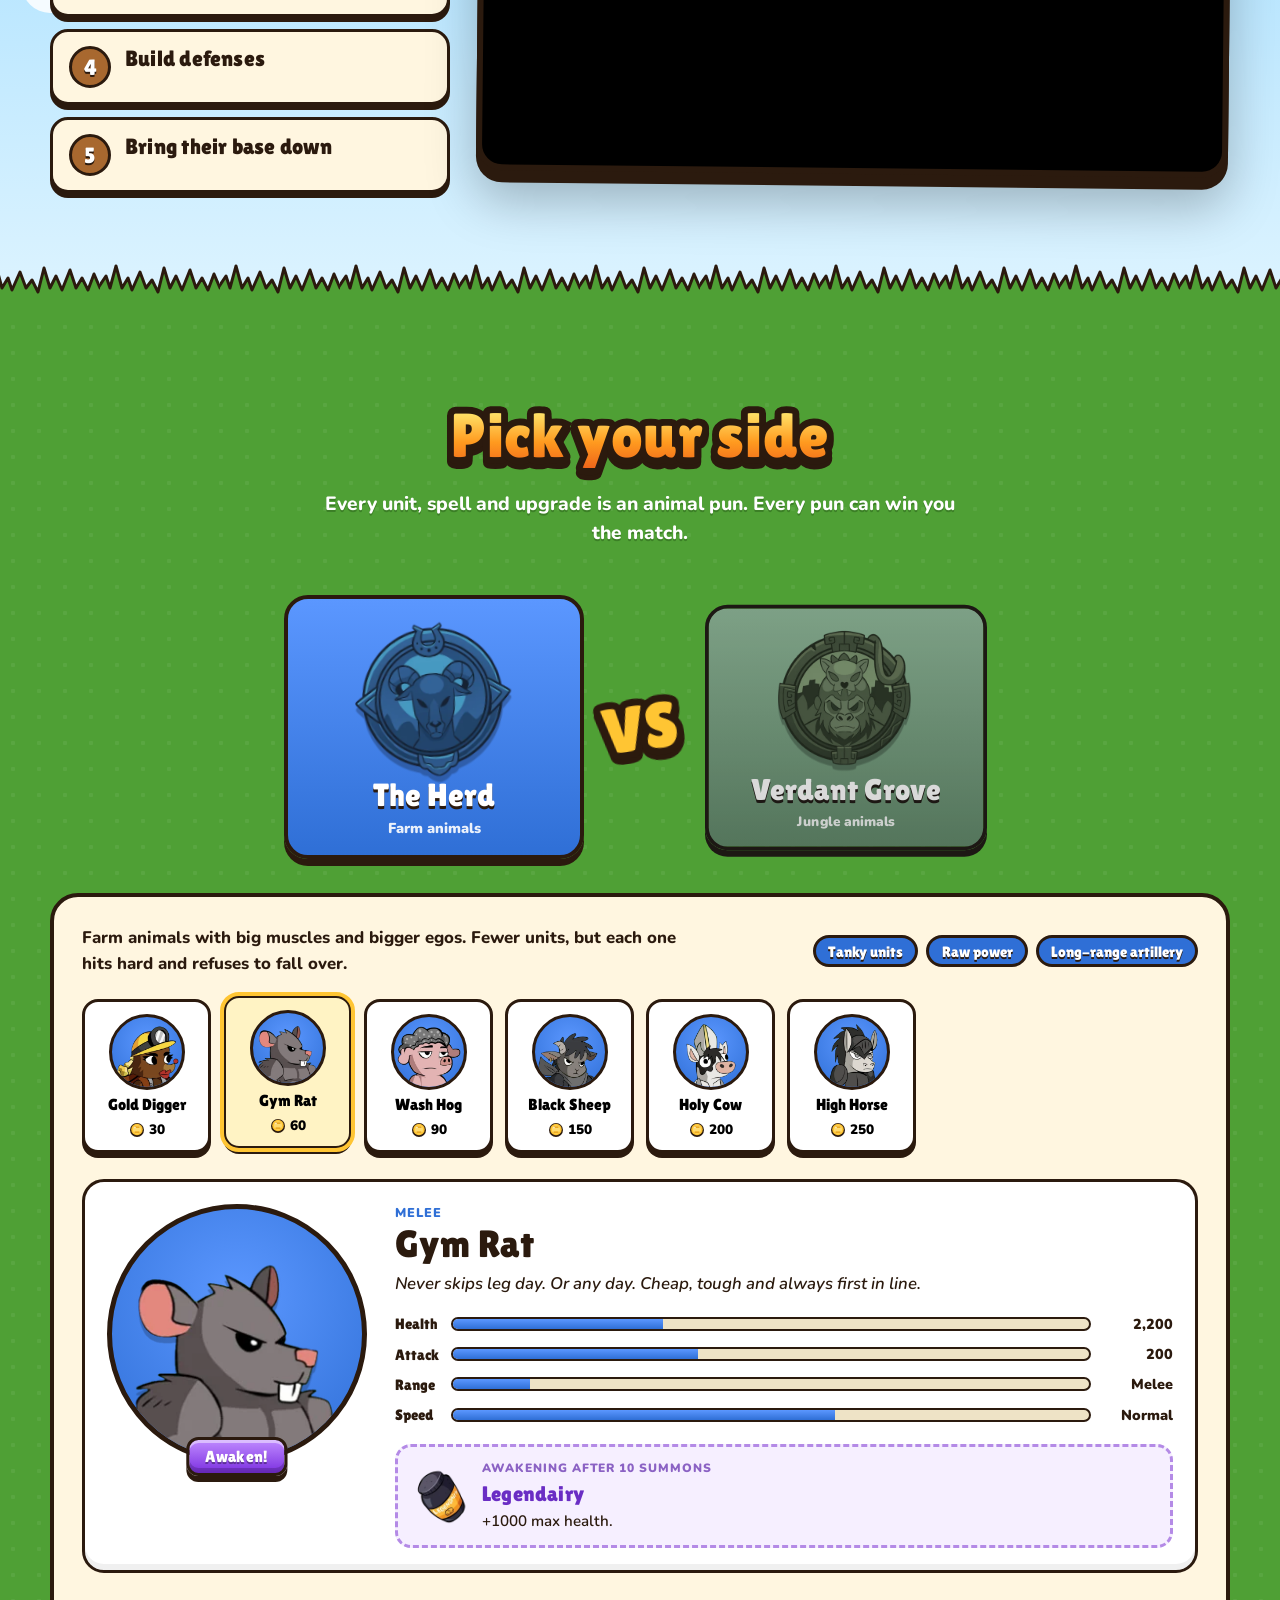
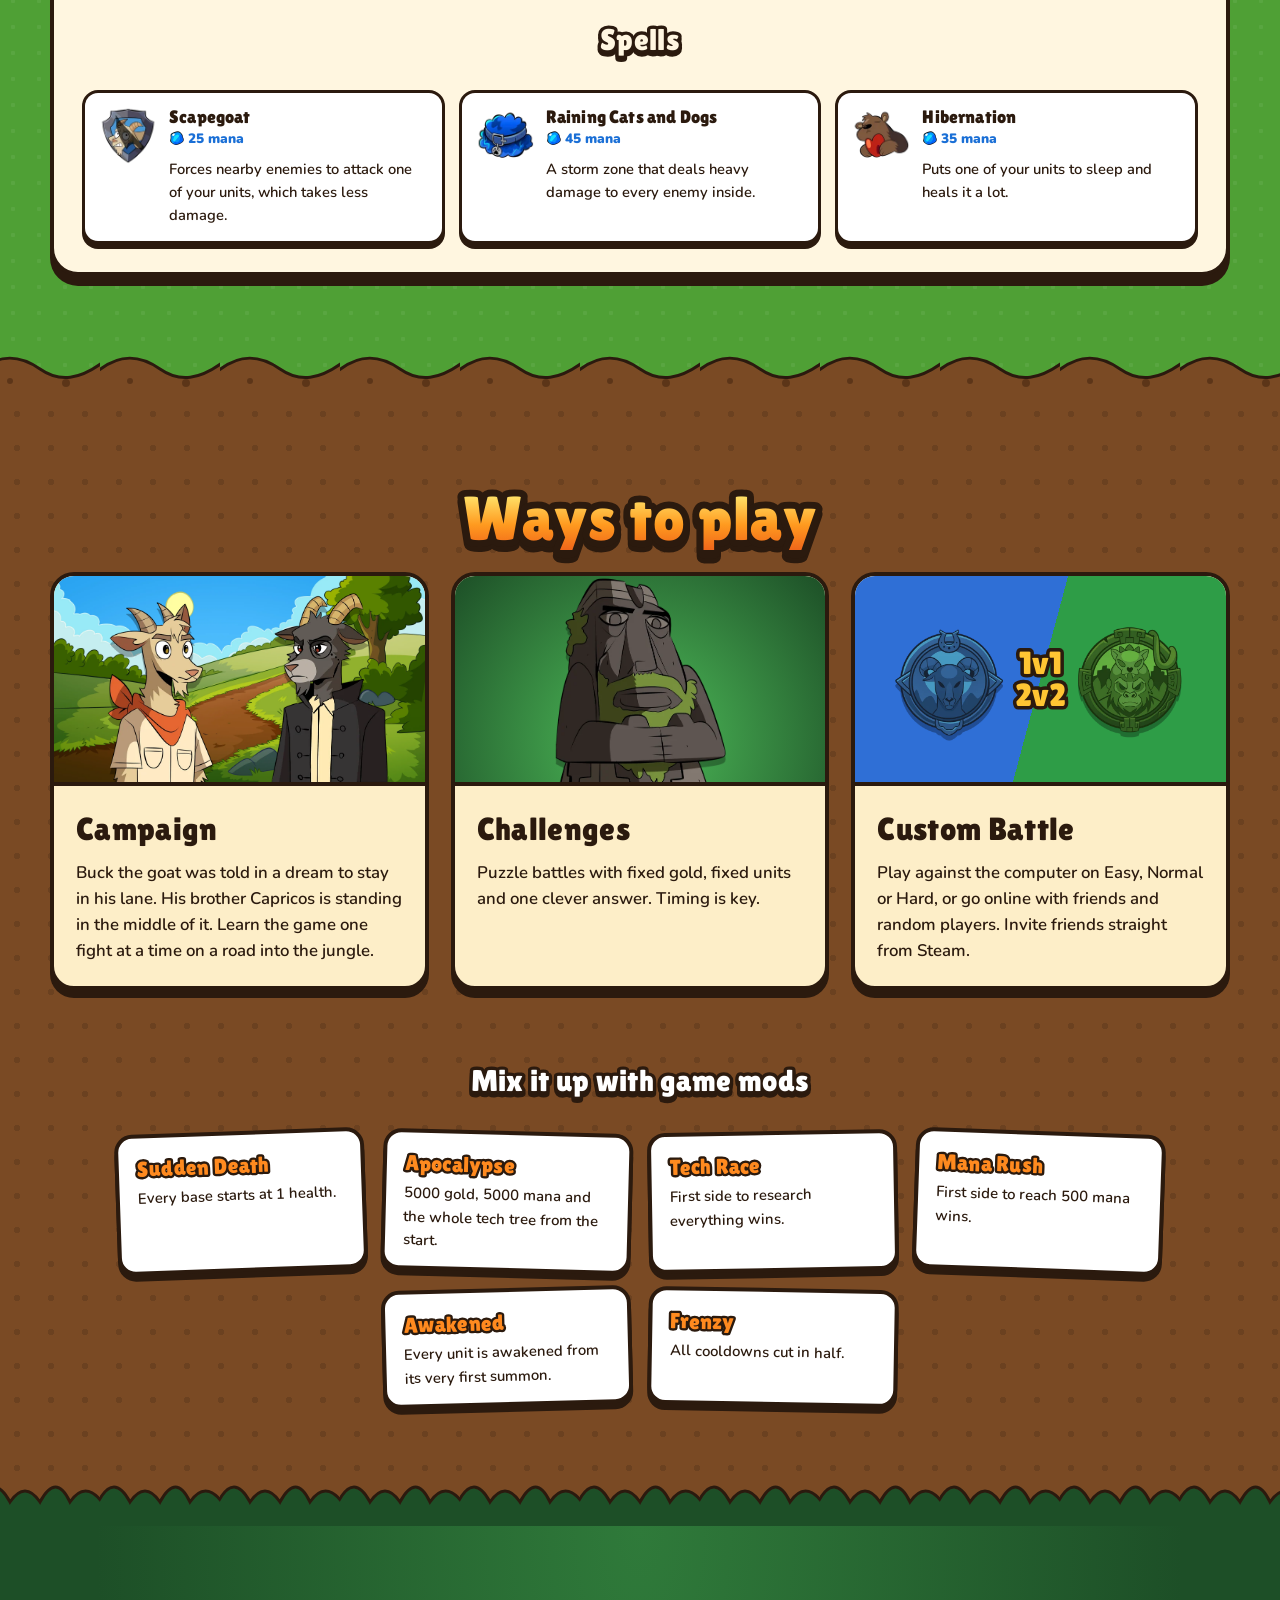
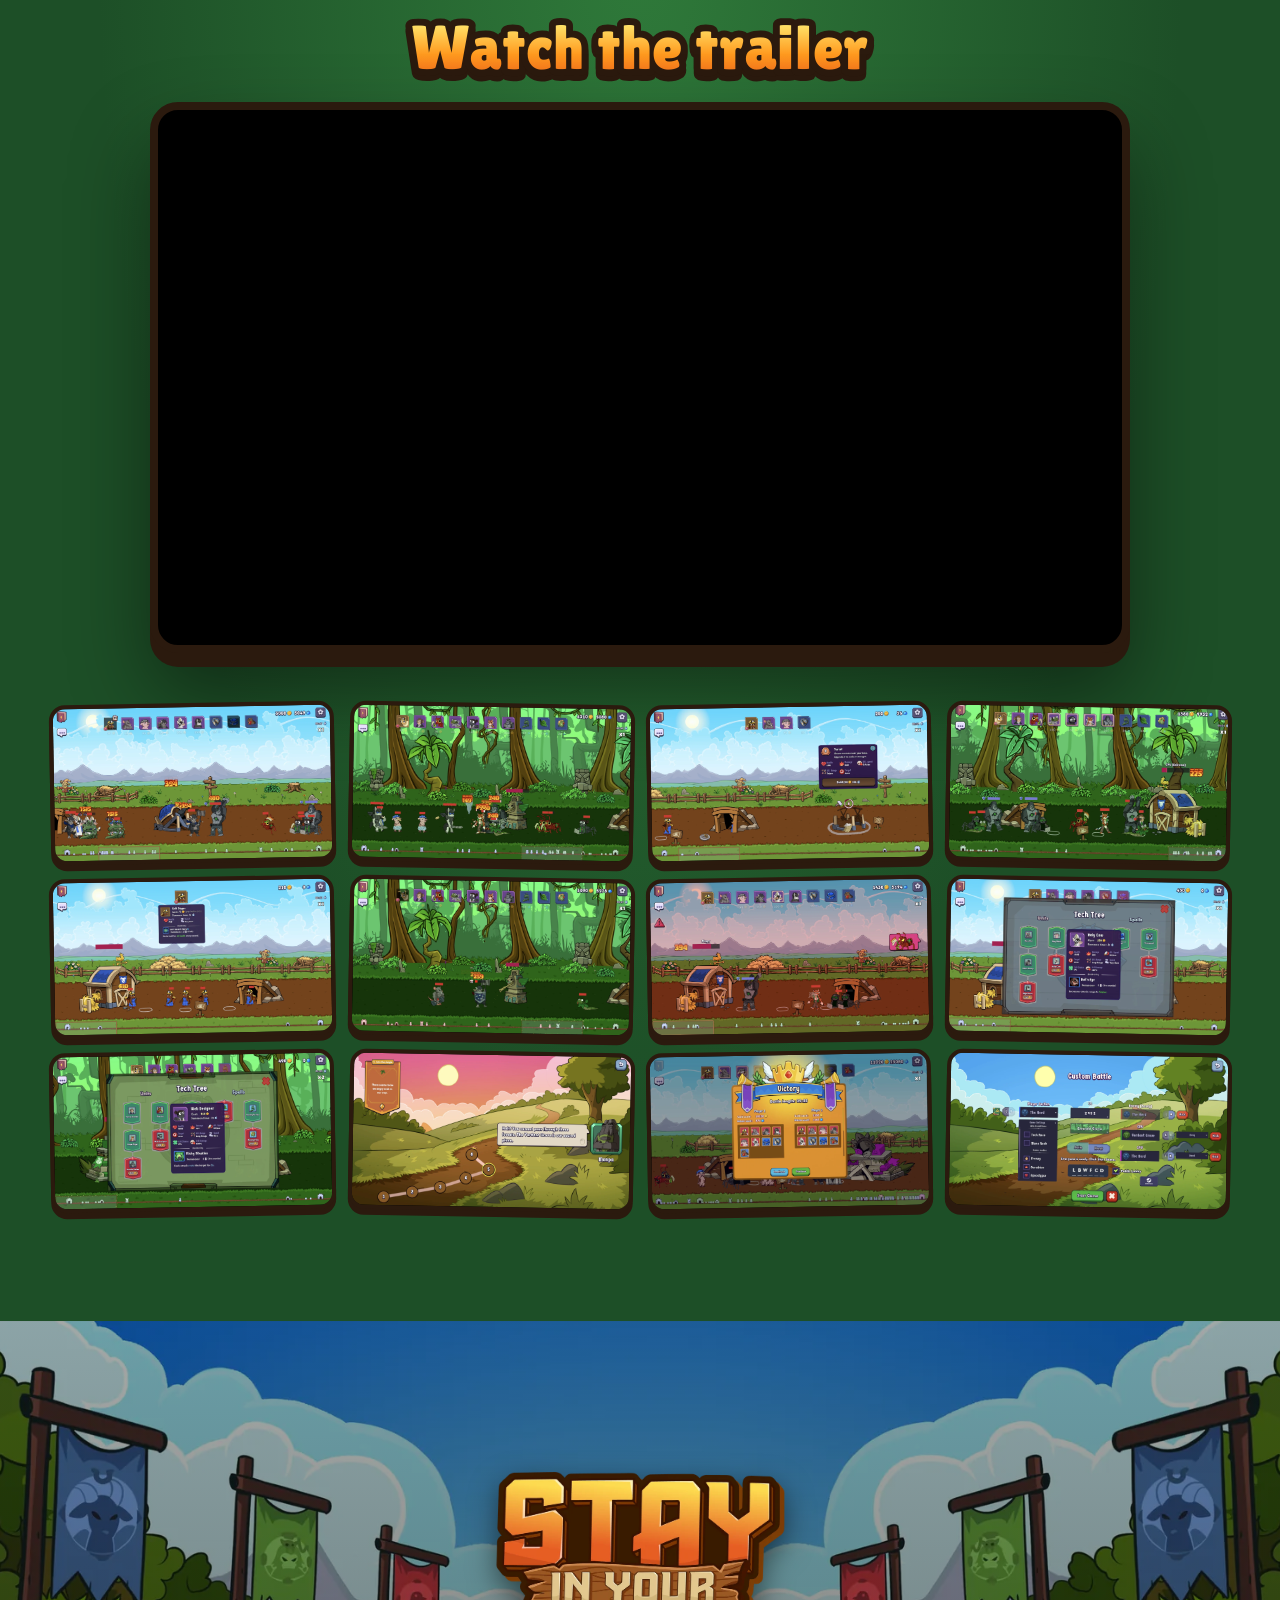
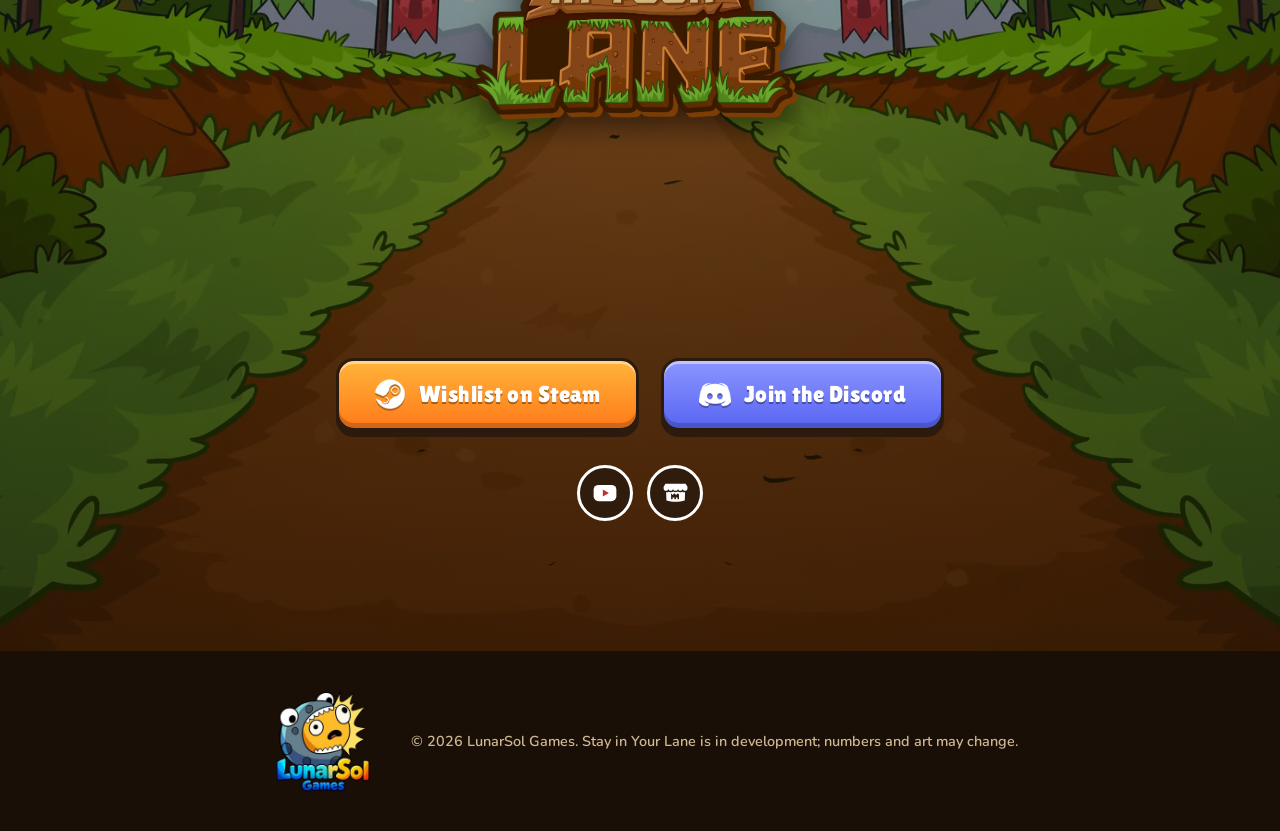
==== commit b29e687e: "Reorder screenshots, keep one tech tree Co-Authored-By: Claude Opus 5.5 <noreply@anthropic.com> Clau" ====
--- a/index.html
+++ b/index.html
@@ -26,7 +26,7 @@
   <link rel="preconnect" href="https://fonts.googleapis.com">
   <link rel="preconnect" href="https://fonts.gstatic.com" crossorigin>
   <link href="https://fonts.googleapis.com/css2?family=Lilita+One&family=Nunito:wght@600;800;900&display=swap" rel="stylesheet">
-  <link rel="stylesheet" href="css/style.css?v=5">
+  <link rel="stylesheet" href="css/style.css?v=6">
 </head>
 <body>
 
@@ -188,17 +188,16 @@
     <div class="shots" id="shots">
       <button data-src="assets/img/shots/clash-farm.webp"><img loading="lazy" src="assets/img/shots/clash-farm.webp" alt="Herd and Grove armies clash on the farm lane"></button>
       <button data-src="assets/img/shots/clash-jungle.webp"><img loading="lazy" src="assets/img/shots/clash-jungle.webp" alt="A big fight in the jungle"></button>
+      <button data-src="assets/img/shots/build-turret.webp"><img loading="lazy" src="assets/img/shots/build-turret.webp" alt="Building a turret"></button>
       <button data-src="assets/img/shots/push-jungle.webp"><img loading="lazy" src="assets/img/shots/push-jungle.webp" alt="Pushing toward the enemy base in the jungle"></button>
+      <button data-src="assets/img/shots/gold-digger.webp"><img loading="lazy" src="assets/img/shots/gold-digger.webp" alt="Sending gold diggers to the mine"></button>
+      <button data-src="assets/img/shots/monpa-tower.webp"><img loading="lazy" src="assets/img/shots/monpa-tower.webp" alt="Facing Monpa in the jungle"></button>
       <button data-src="assets/img/shots/danger.webp"><img loading="lazy" src="assets/img/shots/danger.webp" alt="Defending the base under attack"></button>
-      <button data-src="assets/img/shots/monpa-tower.webp"><img loading="lazy" src="assets/img/shots/monpa-tower.webp" alt="Facing Monpa in the jungle"></button>
-      <button data-src="assets/img/shots/build-turret.webp"><img loading="lazy" src="assets/img/shots/build-turret.webp" alt="Building a turret"></button>
-      <button data-src="assets/img/shots/gold-digger.webp"><img loading="lazy" src="assets/img/shots/gold-digger.webp" alt="Sending gold diggers to the mine"></button>
       <button data-src="assets/img/shots/tech-herd.webp"><img loading="lazy" src="assets/img/shots/tech-herd.webp" alt="The Herd tech tree"></button>
       <button data-src="assets/img/shots/tech-grove.webp"><img loading="lazy" src="assets/img/shots/tech-grove.webp" alt="The Verdant Grove tech tree"></button>
       <button data-src="assets/img/shots/campaign-map.webp"><img loading="lazy" src="assets/img/shots/campaign-map.webp" alt="The campaign map"></button>
+      <button data-src="assets/img/shots/win.webp"><img loading="lazy" src="assets/img/shots/win.webp" alt="Victory screen"></button>
       <button data-src="assets/img/shots/custom-battle.webp"><img loading="lazy" src="assets/img/shots/custom-battle.webp" alt="Custom battle lobby with 2v2 and game modes"></button>
-      <button data-src="assets/img/shots/win.webp"><img loading="lazy" src="assets/img/shots/win.webp" alt="Victory screen"></button>
-      <button data-src="assets/img/shots/lose.webp"><img loading="lazy" src="assets/img/shots/lose.webp" alt="Defeat screen"></button>
     </div>
   </div>
 </section>
--- a/css/style.css
+++ b/css/style.css
@@ -276,7 +276,6 @@
 .shots button:nth-child(even) { transform: rotate(1deg); }
 .shots button:hover { transform: scale(1.05) rotate(0); z-index: 2; }
 .shots img { width: 100%; height: 100%; object-fit: cover; }
-.shots button:first-child { grid-column: span 2; grid-row: span 2; aspect-ratio: auto; }
 
 /* ---------- Final CTA ---------- */
 .final { position: relative; padding: 120px 16px 130px; text-align: center; background: url(../assets/img/bg-lane.webp) center 60%/cover; }
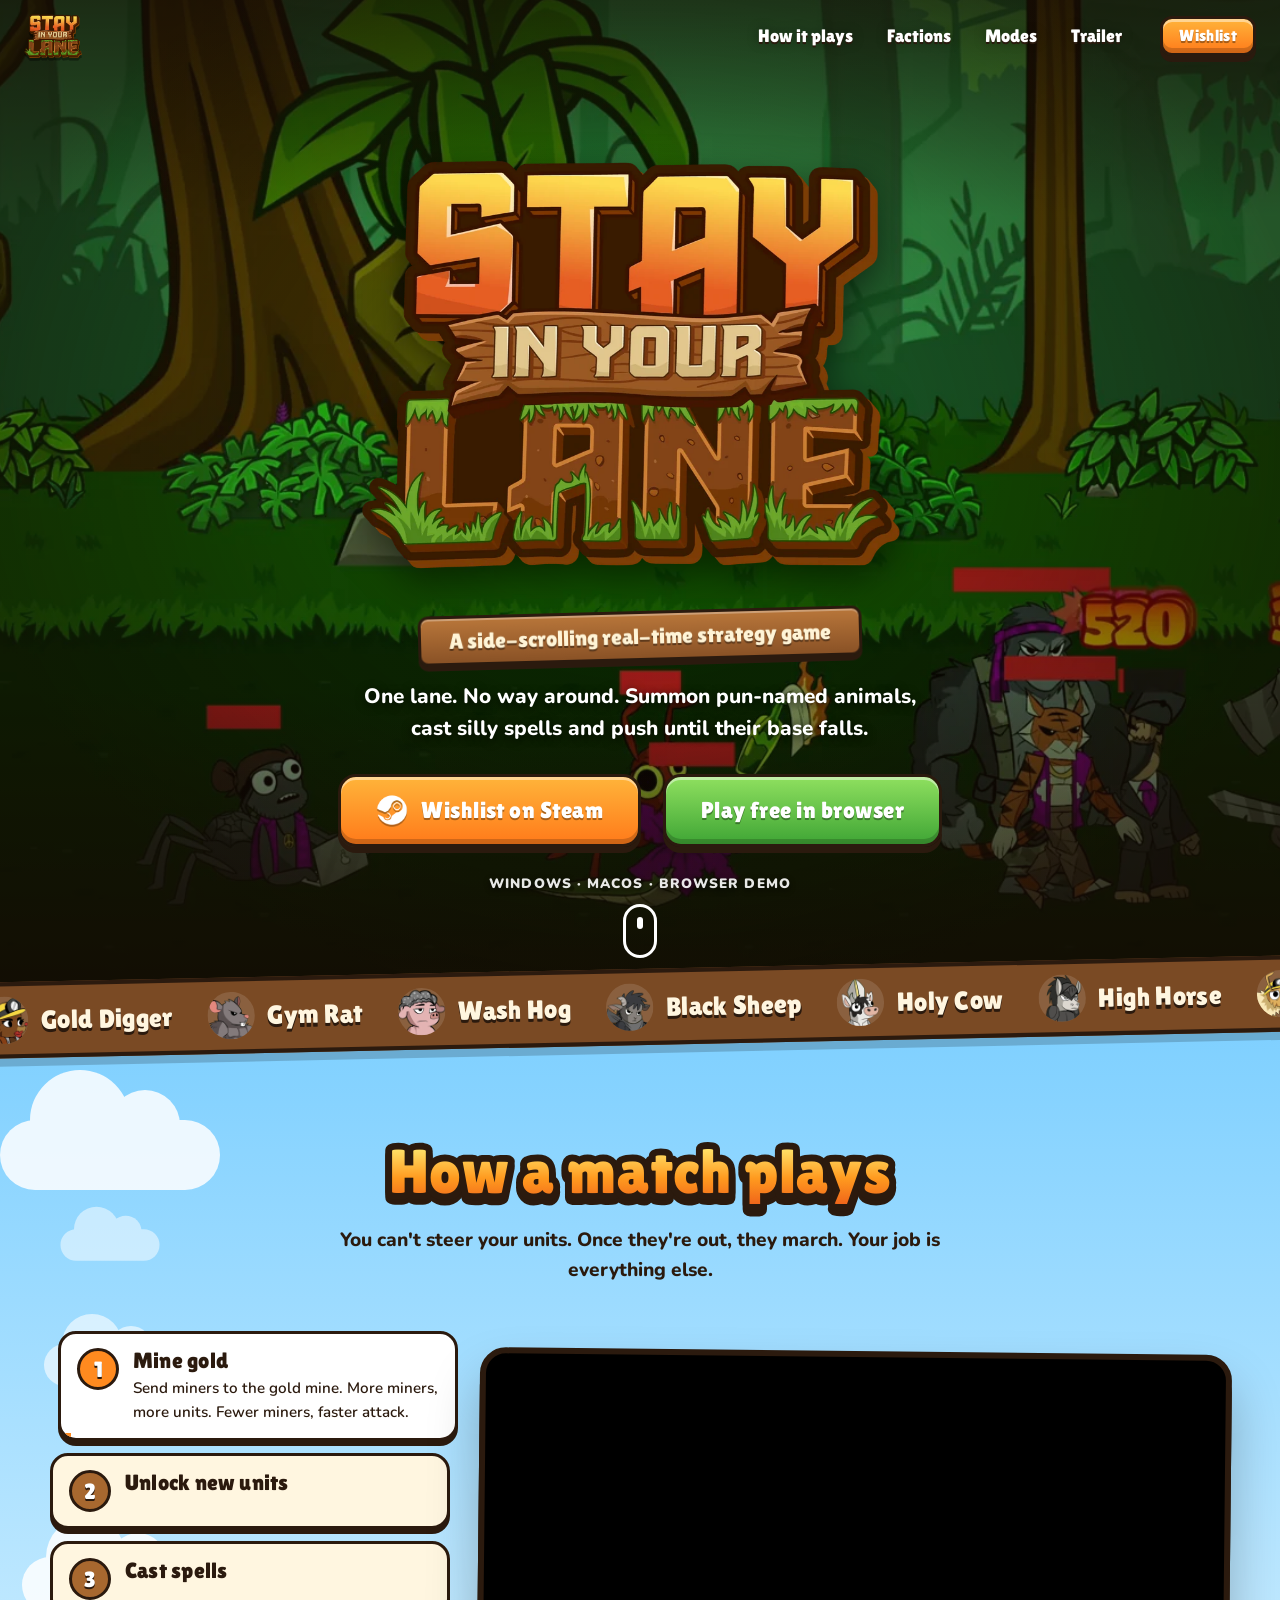
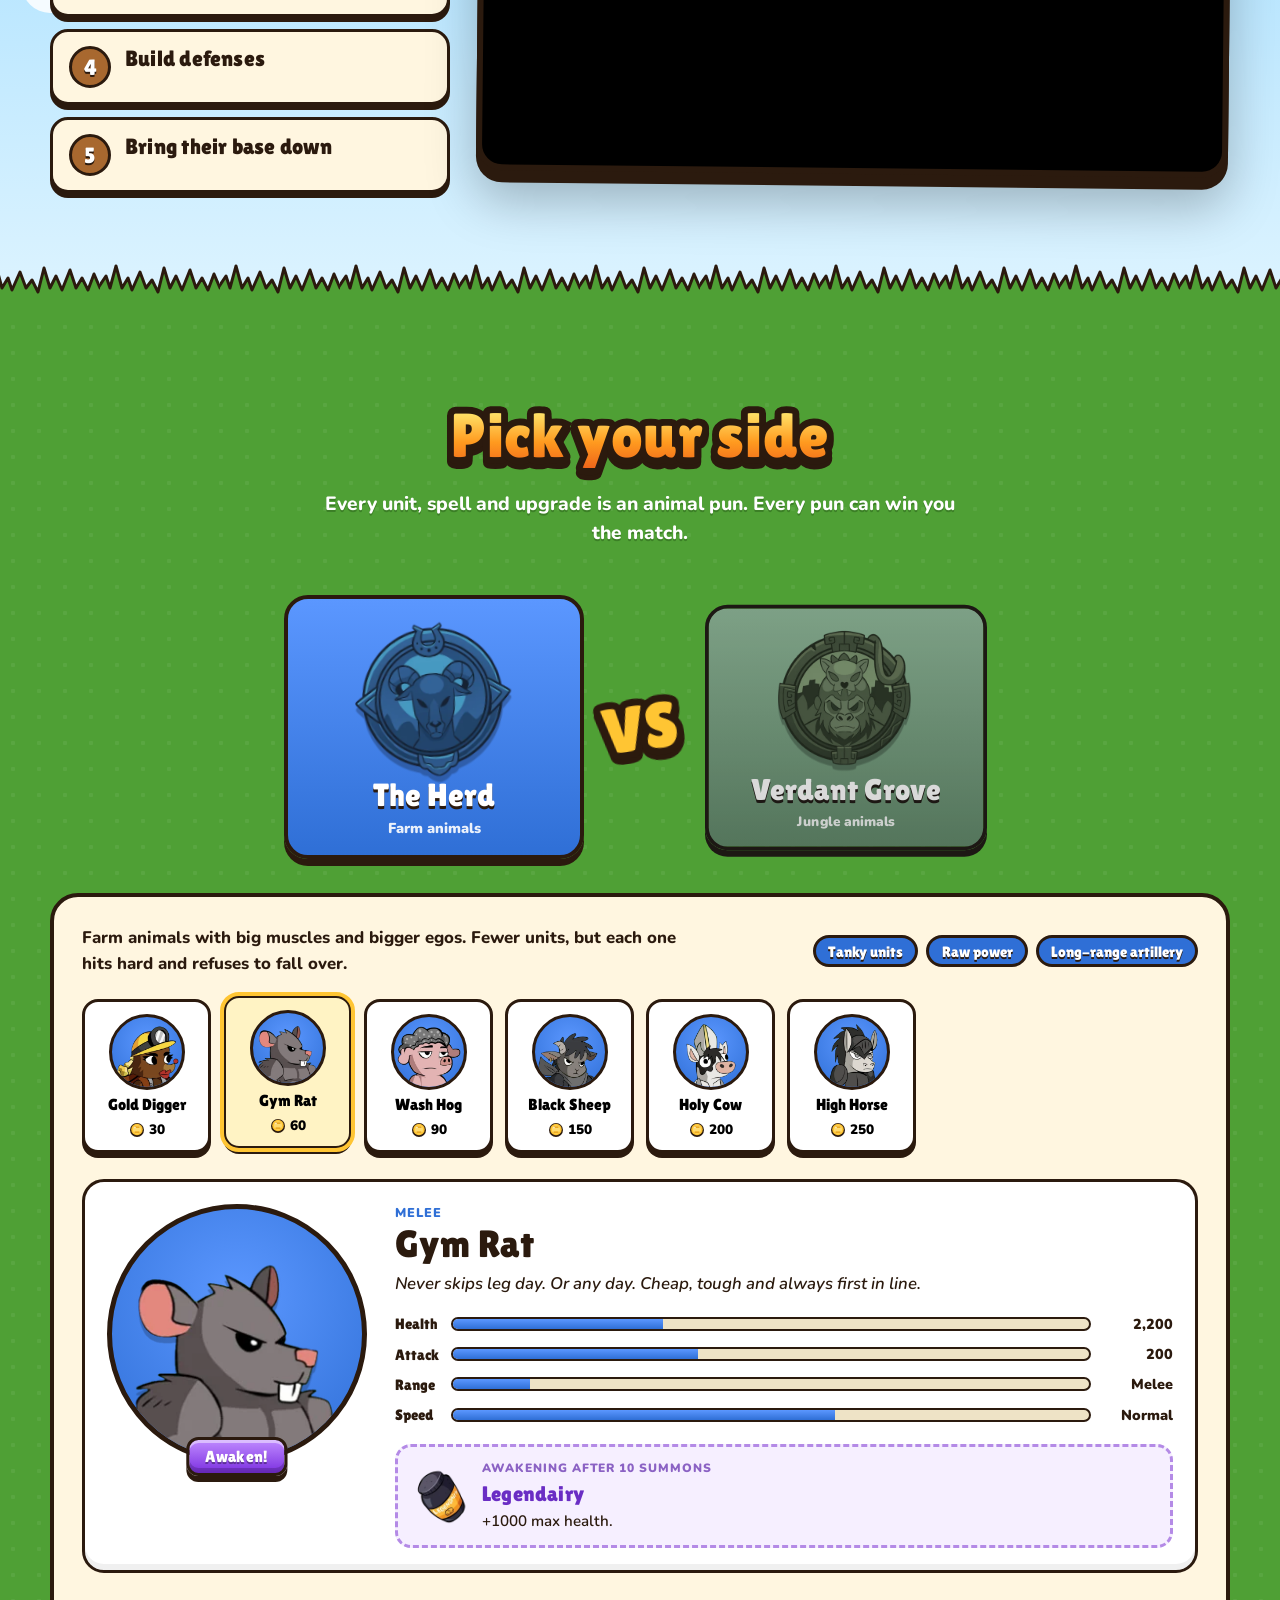
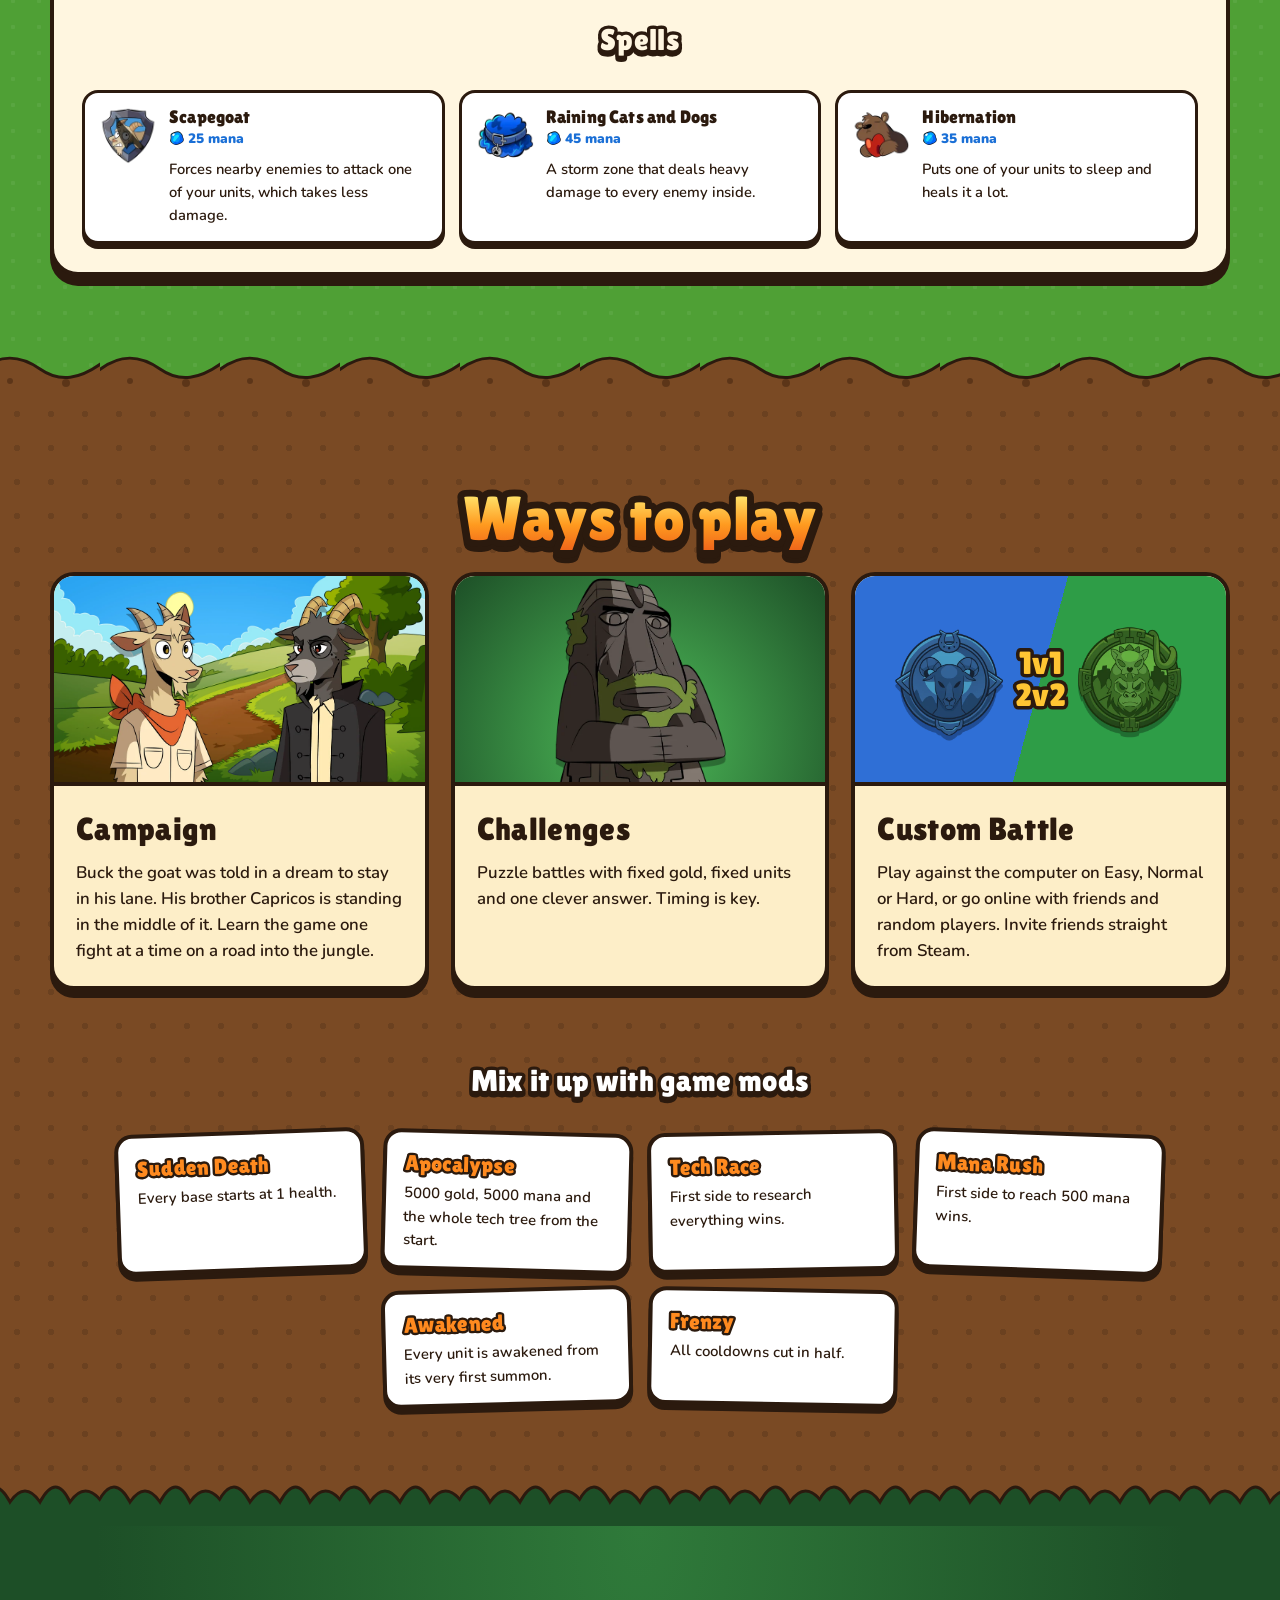
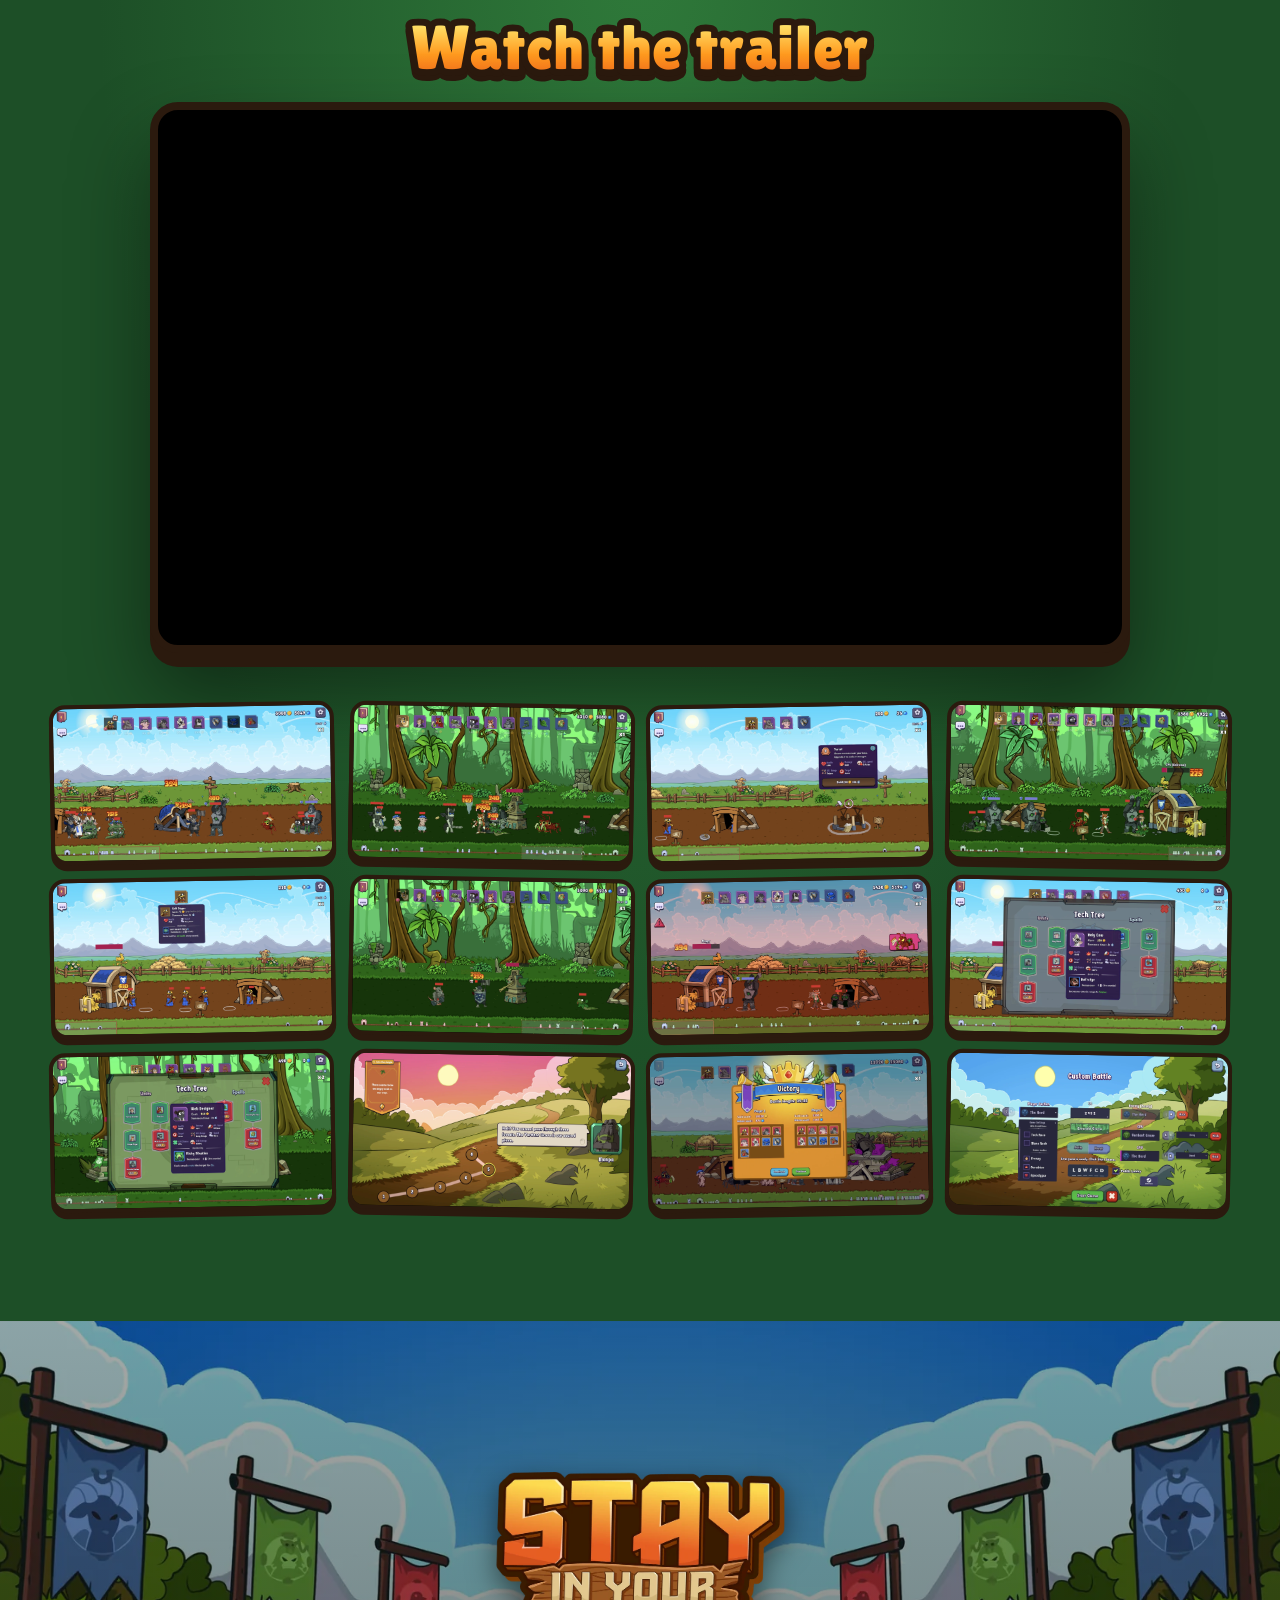
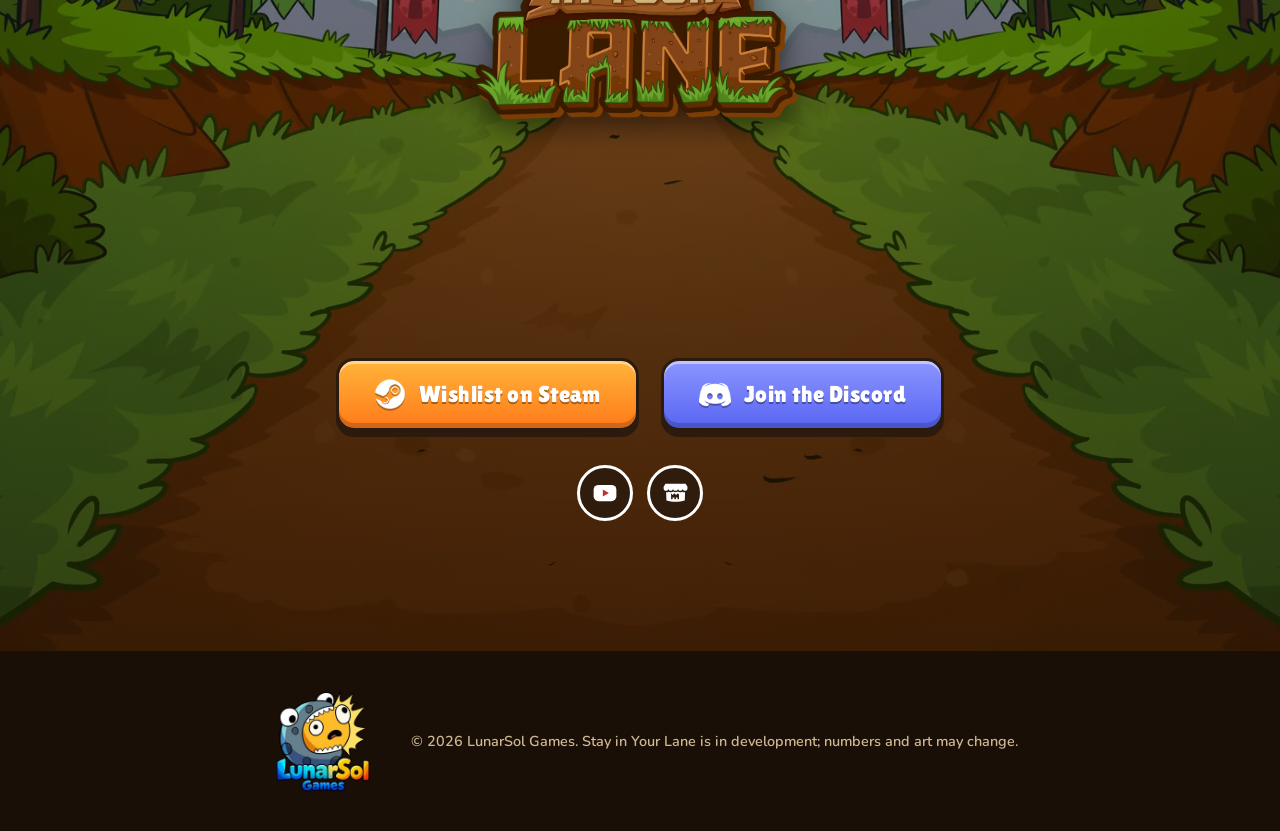
==== commit 075c1350: "Use the new trailer" ====
--- a/index.html
+++ b/index.html
@@ -229,6 +229,6 @@
 <div class="lightbox" id="lightbox" hidden><img alt=""><button aria-label="Close">×</button></div>
 
 <script src="js/data.js?v=4"></script>
-<script src="js/main.js?v=5"></script>
+<script src="js/main.js?v=6"></script>
 </body>
 </html>
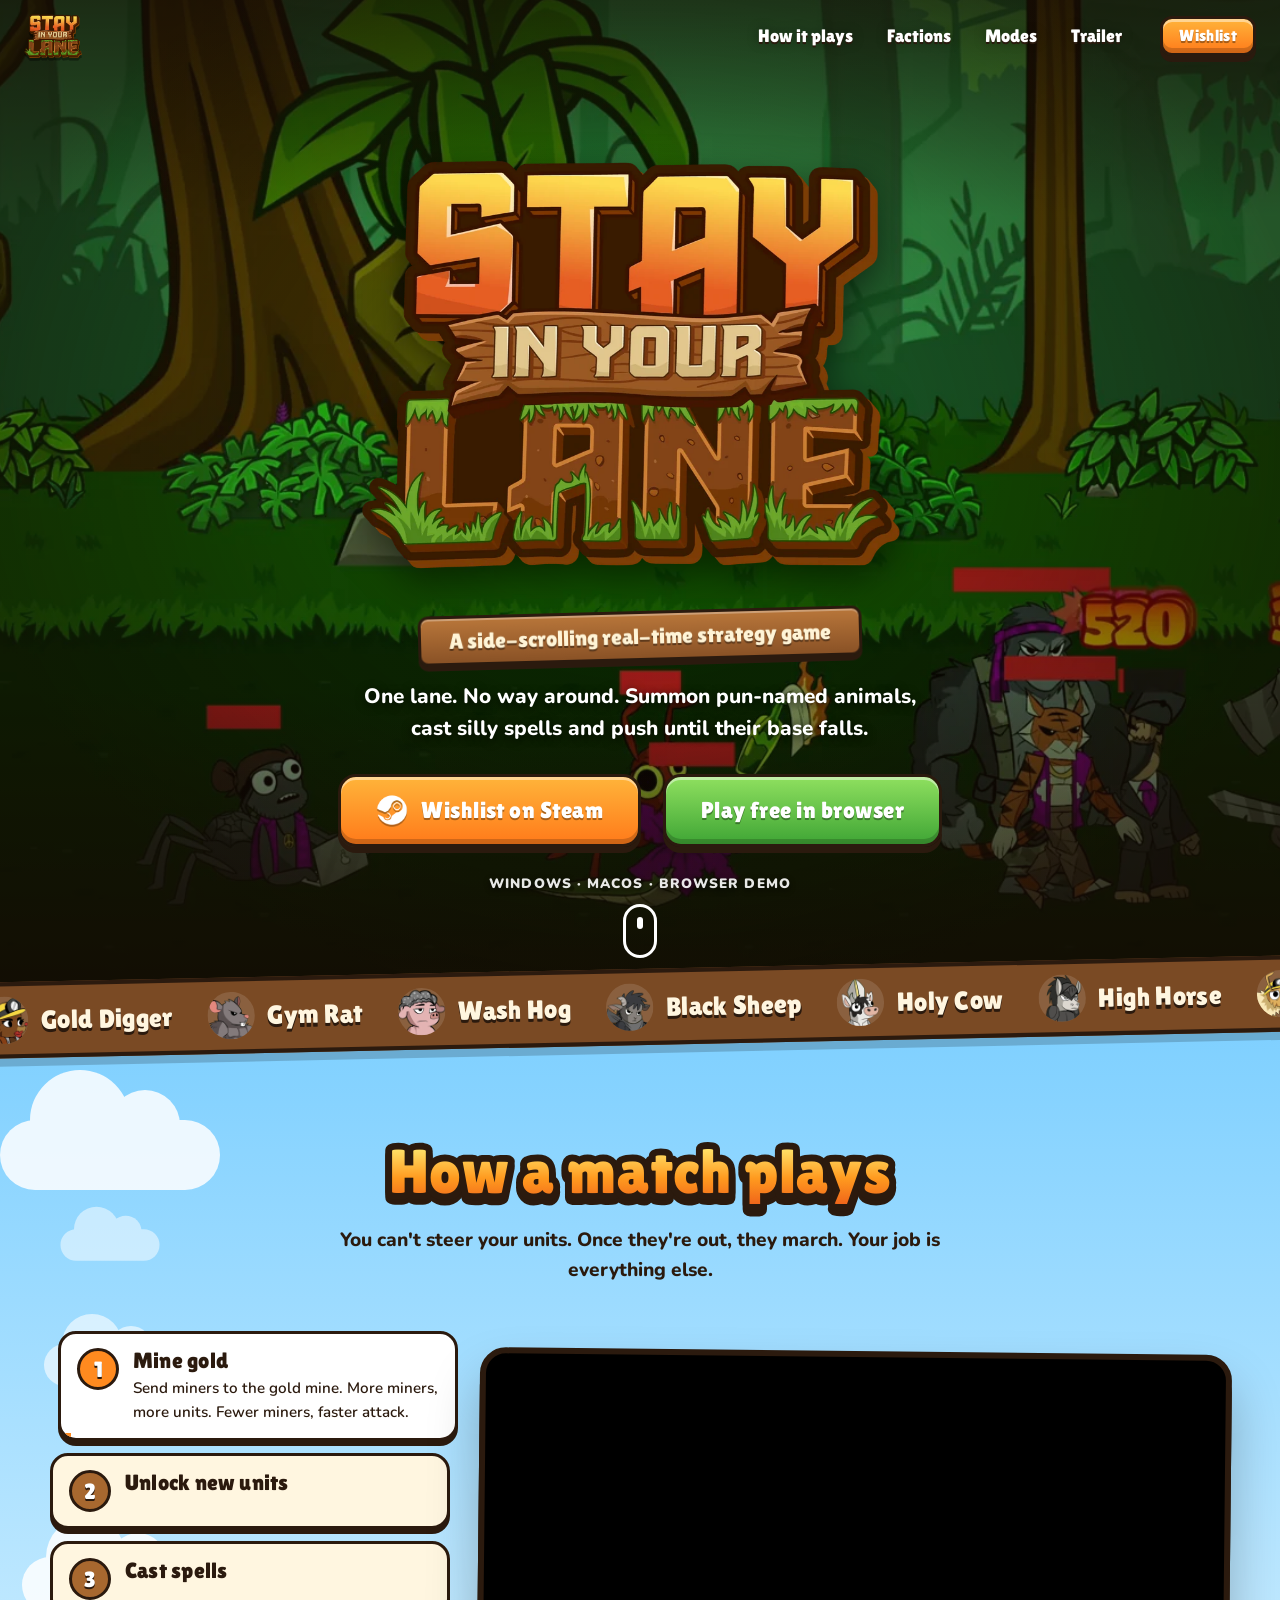
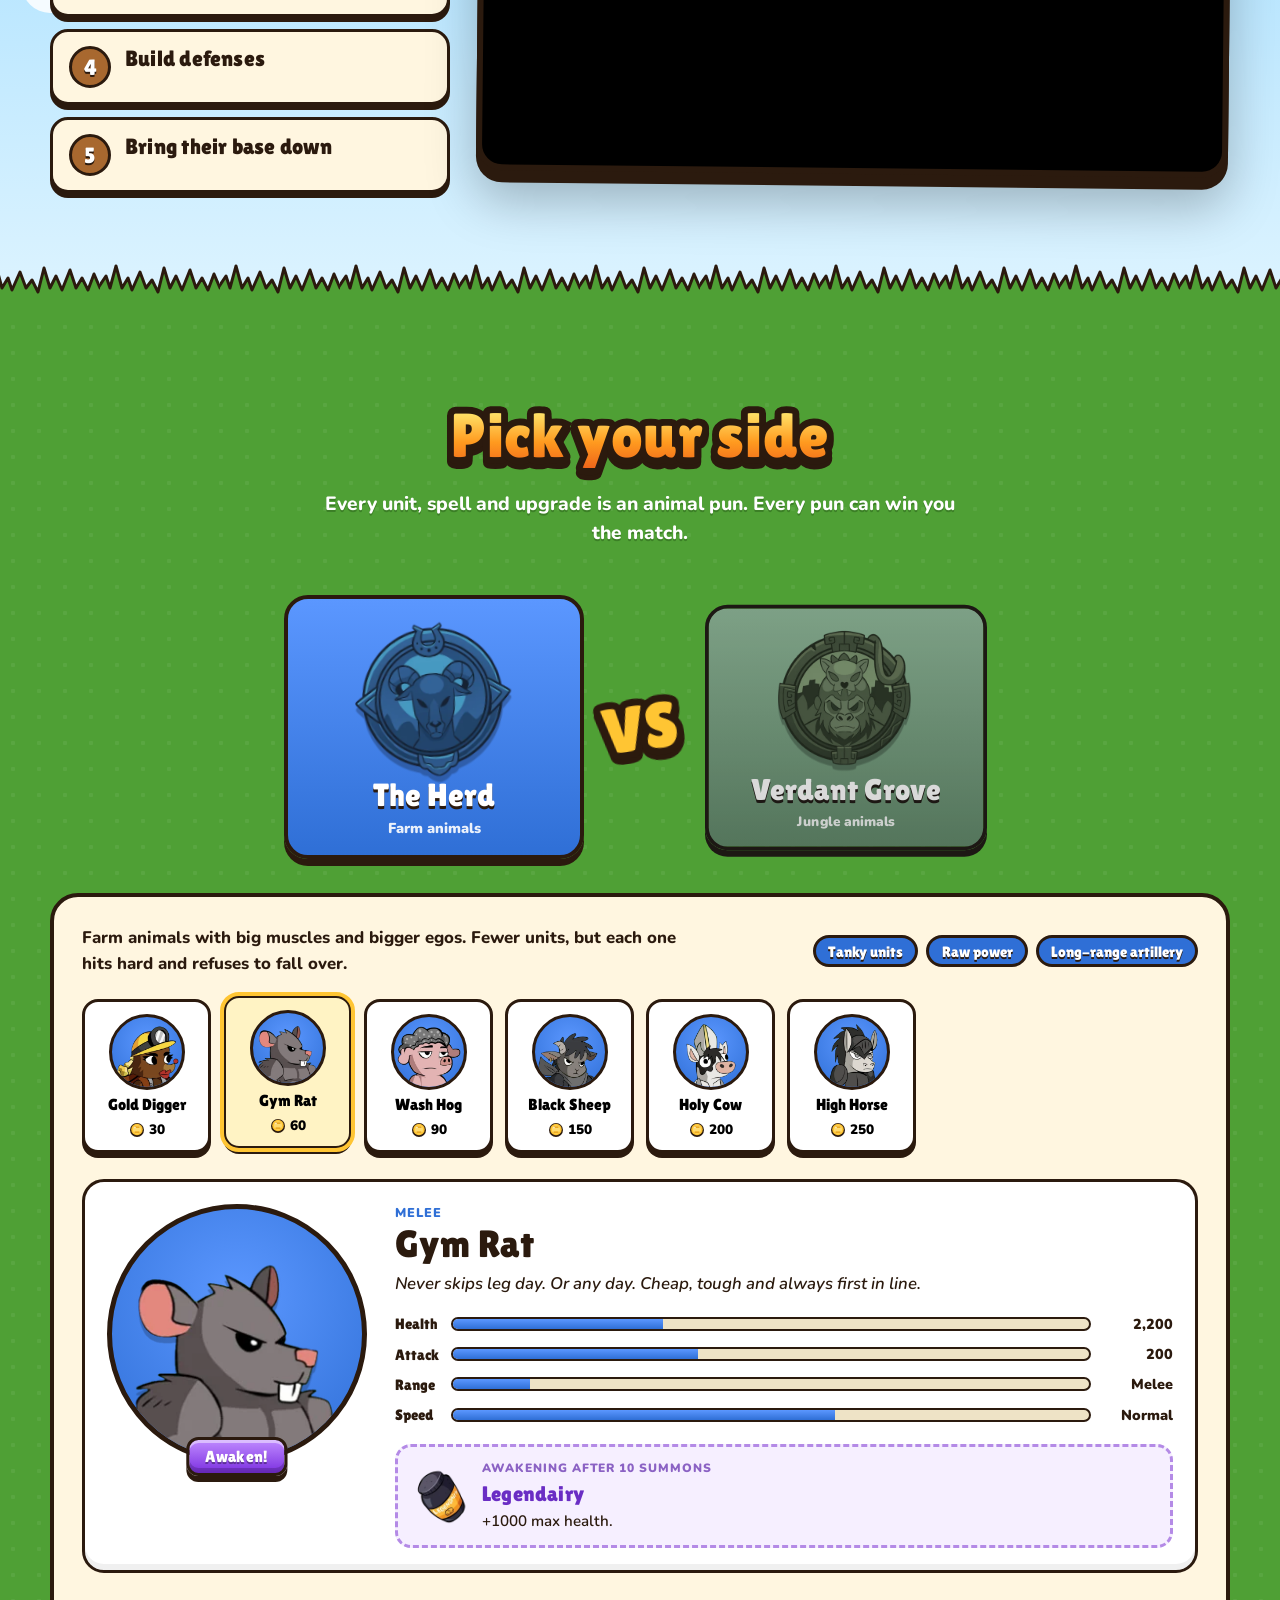
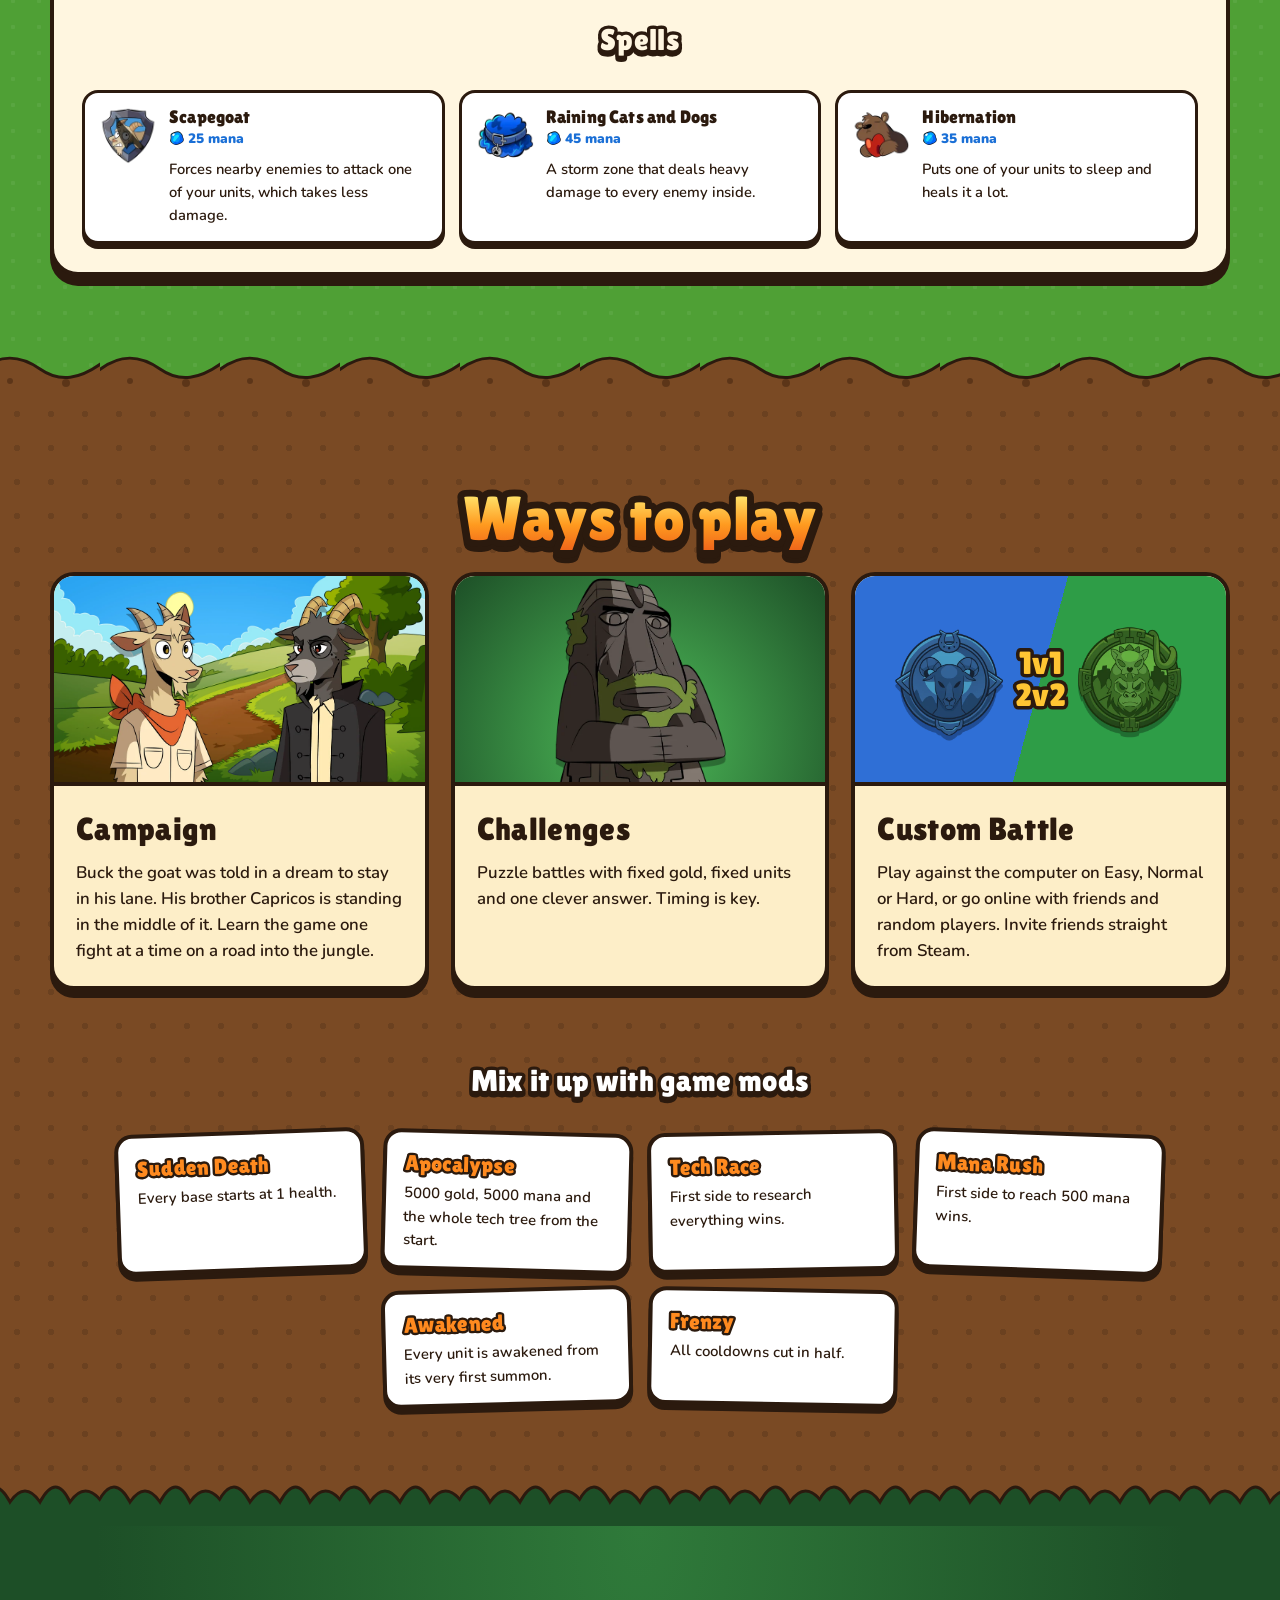
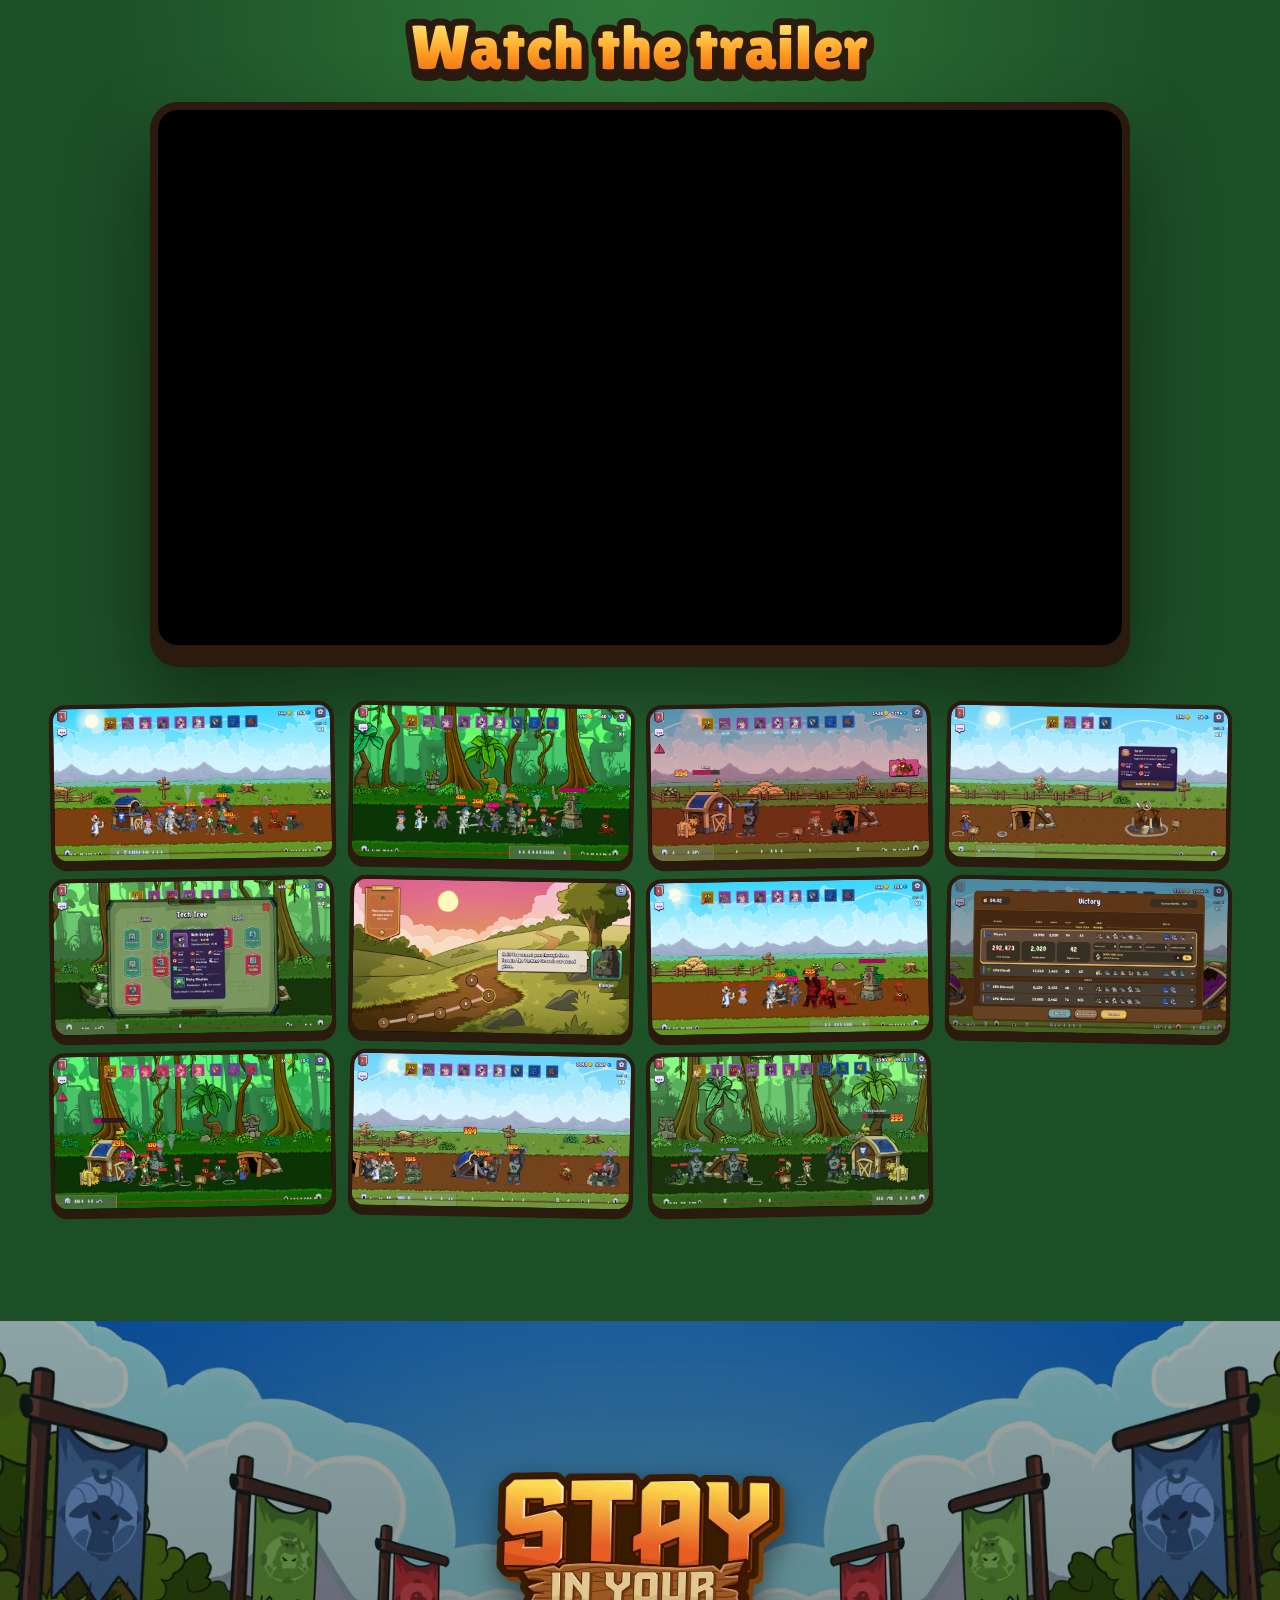
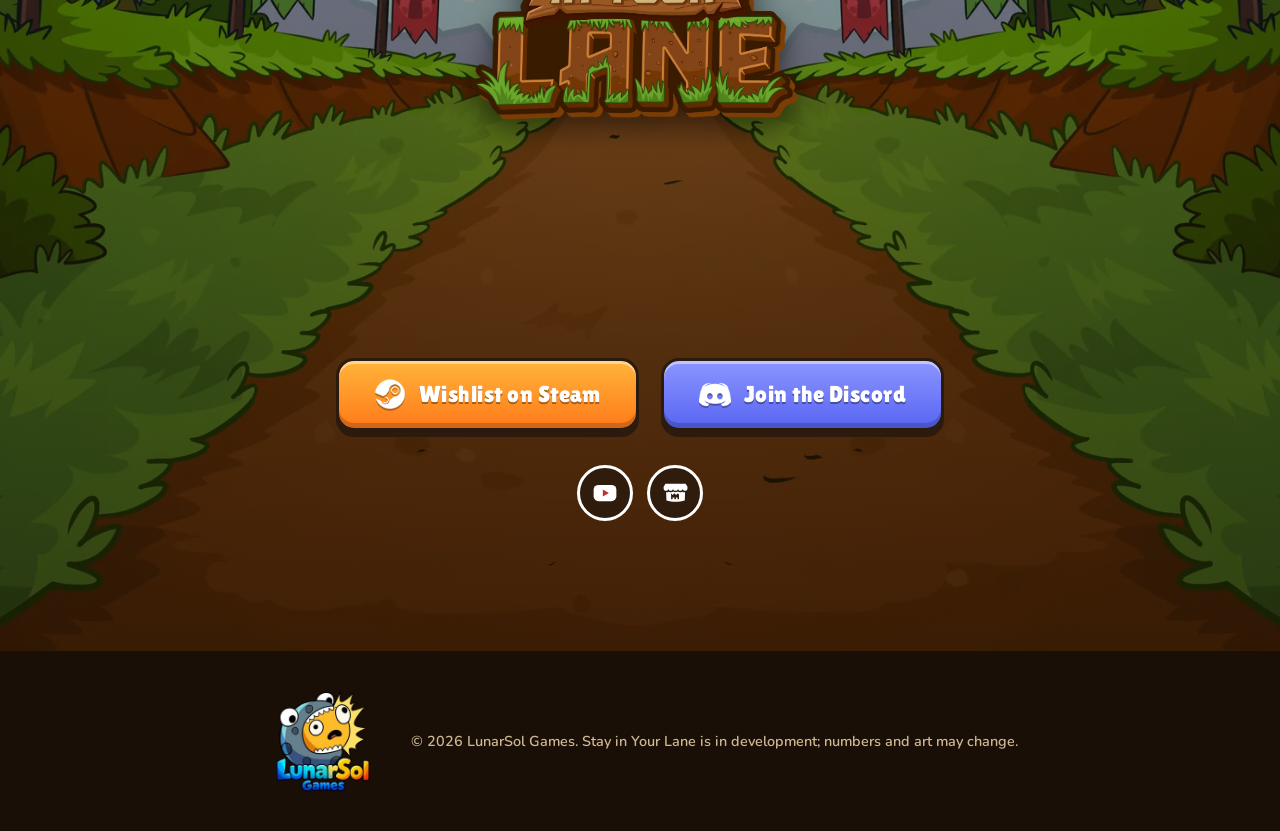
==== commit 3caa8cbe: "New screenshots (current Steam set) and new trailer" ====
--- a/index.html
+++ b/index.html
@@ -188,16 +188,15 @@
     <div class="shots" id="shots">
       <button data-src="assets/img/shots/clash-farm.webp"><img loading="lazy" src="assets/img/shots/clash-farm.webp" alt="Herd and Grove armies clash on the farm lane"></button>
       <button data-src="assets/img/shots/clash-jungle.webp"><img loading="lazy" src="assets/img/shots/clash-jungle.webp" alt="A big fight in the jungle"></button>
+      <button data-src="assets/img/shots/danger.webp"><img loading="lazy" src="assets/img/shots/danger.webp" alt="Defending the base while it is under attack"></button>
       <button data-src="assets/img/shots/build-turret.webp"><img loading="lazy" src="assets/img/shots/build-turret.webp" alt="Building a turret"></button>
-      <button data-src="assets/img/shots/push-jungle.webp"><img loading="lazy" src="assets/img/shots/push-jungle.webp" alt="Pushing toward the enemy base in the jungle"></button>
-      <button data-src="assets/img/shots/gold-digger.webp"><img loading="lazy" src="assets/img/shots/gold-digger.webp" alt="Sending gold diggers to the mine"></button>
-      <button data-src="assets/img/shots/monpa-tower.webp"><img loading="lazy" src="assets/img/shots/monpa-tower.webp" alt="Facing Monpa in the jungle"></button>
-      <button data-src="assets/img/shots/danger.webp"><img loading="lazy" src="assets/img/shots/danger.webp" alt="Defending the base under attack"></button>
-      <button data-src="assets/img/shots/tech-herd.webp"><img loading="lazy" src="assets/img/shots/tech-herd.webp" alt="The Herd tech tree"></button>
       <button data-src="assets/img/shots/tech-grove.webp"><img loading="lazy" src="assets/img/shots/tech-grove.webp" alt="The Verdant Grove tech tree"></button>
       <button data-src="assets/img/shots/campaign-map.webp"><img loading="lazy" src="assets/img/shots/campaign-map.webp" alt="The campaign map"></button>
-      <button data-src="assets/img/shots/win.webp"><img loading="lazy" src="assets/img/shots/win.webp" alt="Victory screen"></button>
-      <button data-src="assets/img/shots/custom-battle.webp"><img loading="lazy" src="assets/img/shots/custom-battle.webp" alt="Custom battle lobby with 2v2 and game modes"></button>
+      <button data-src="assets/img/shots/take-aim.webp"><img loading="lazy" src="assets/img/shots/take-aim.webp" alt="Aiming a spell at the enemy army"></button>
+      <button data-src="assets/img/shots/history.webp"><img loading="lazy" src="assets/img/shots/history.webp" alt="The match history screen"></button>
+      <button data-src="assets/img/shots/last-stand.webp"><img loading="lazy" src="assets/img/shots/last-stand.webp" alt="Holding the line at the base in the jungle"></button>
+      <button data-src="assets/img/shots/clash-peaks.webp"><img loading="lazy" src="assets/img/shots/clash-peaks.webp" alt="A large battle with both armies on screen"></button>
+      <button data-src="assets/img/shots/push-jungle.webp"><img loading="lazy" src="assets/img/shots/push-jungle.webp" alt="Pushing toward the enemy base in the jungle"></button>
     </div>
   </div>
 </section>
@@ -229,6 +228,6 @@
 <div class="lightbox" id="lightbox" hidden><img alt=""><button aria-label="Close">×</button></div>
 
 <script src="js/data.js?v=4"></script>
-<script src="js/main.js?v=6"></script>
+<script src="js/main.js?v=7"></script>
 </body>
 </html>
